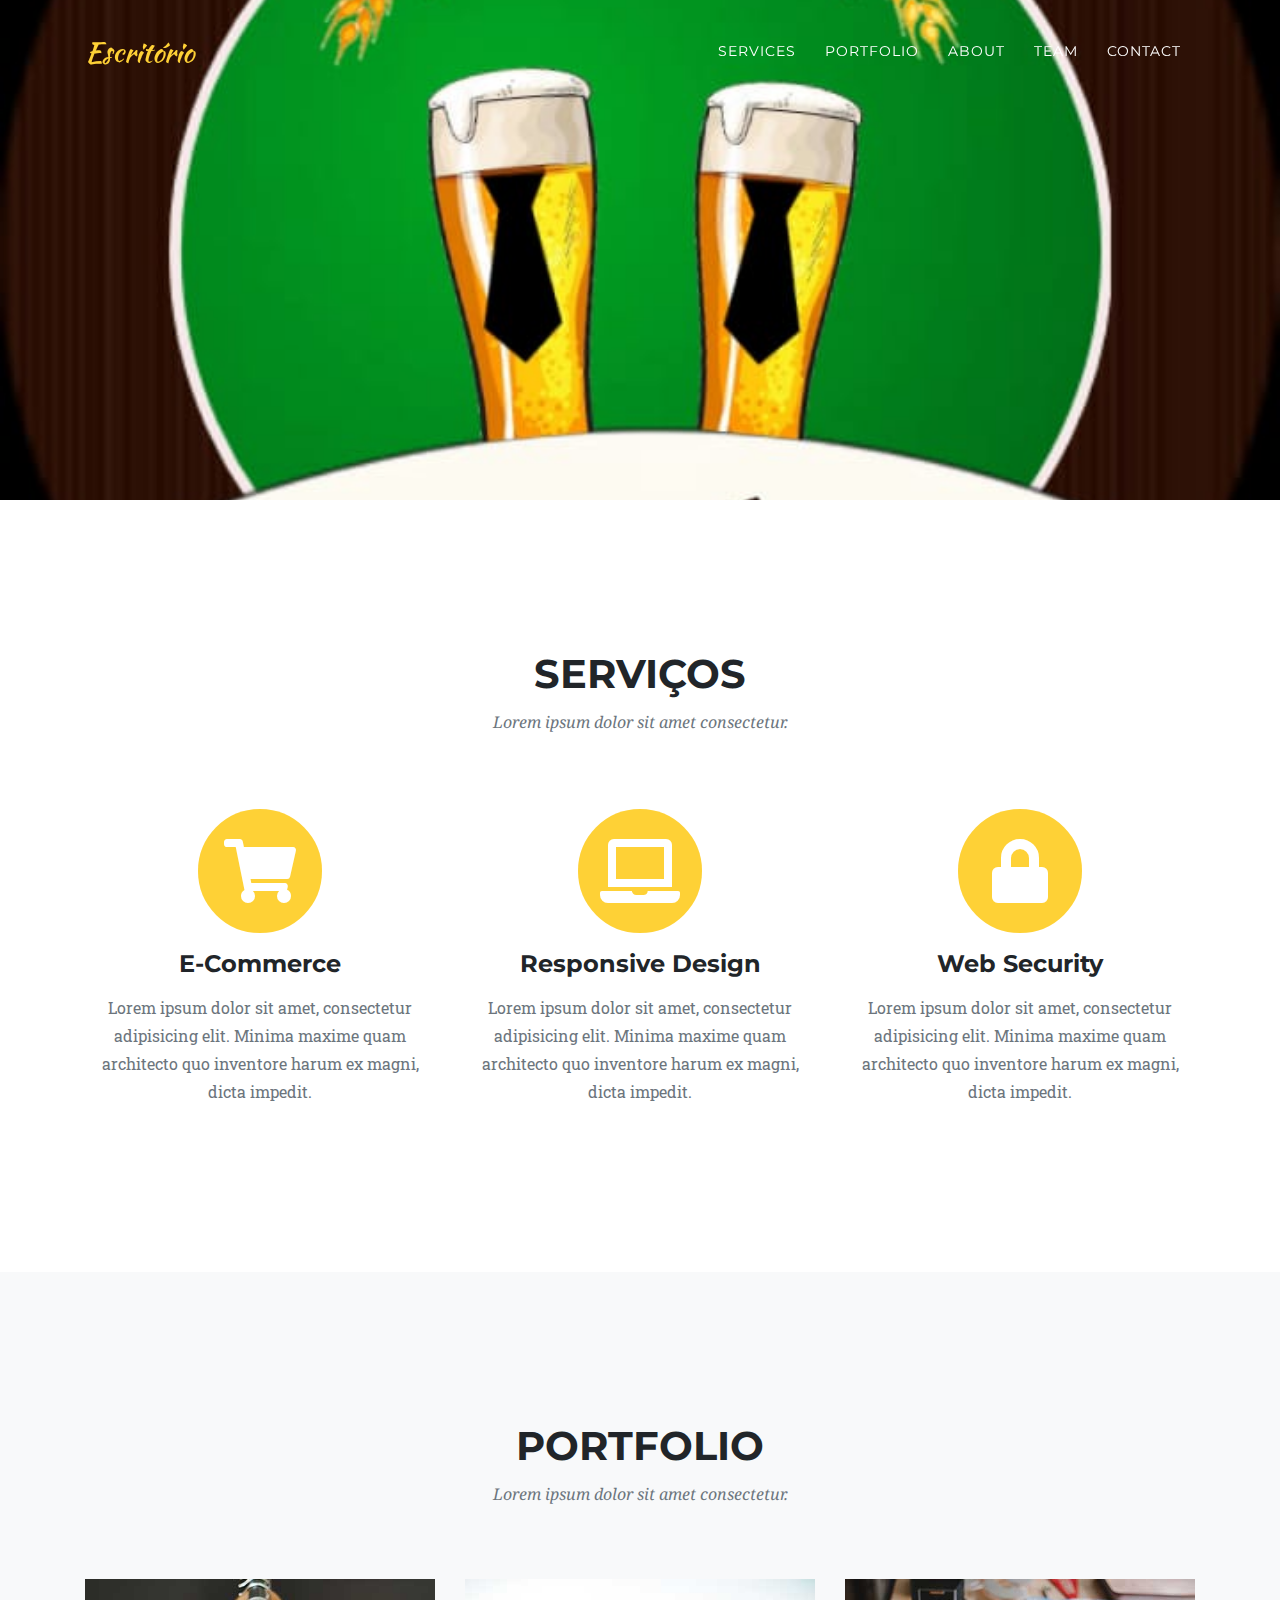
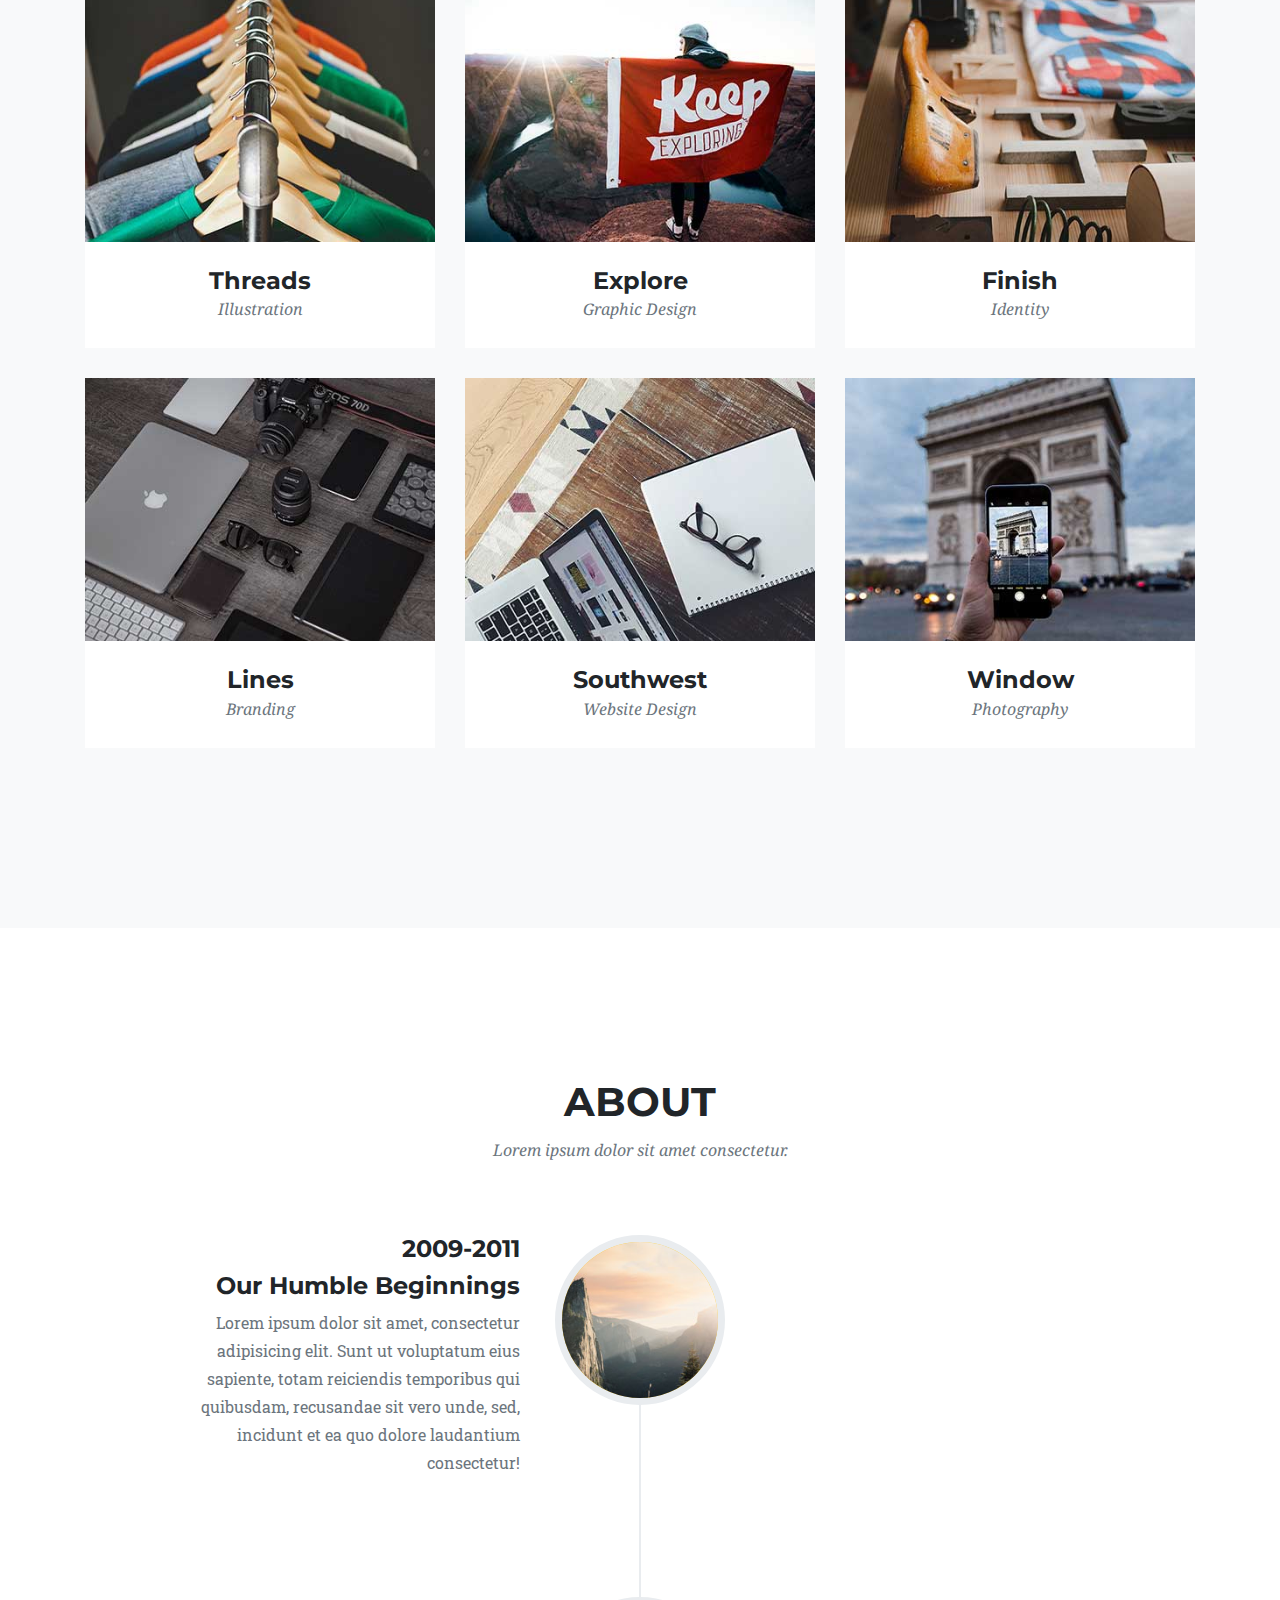
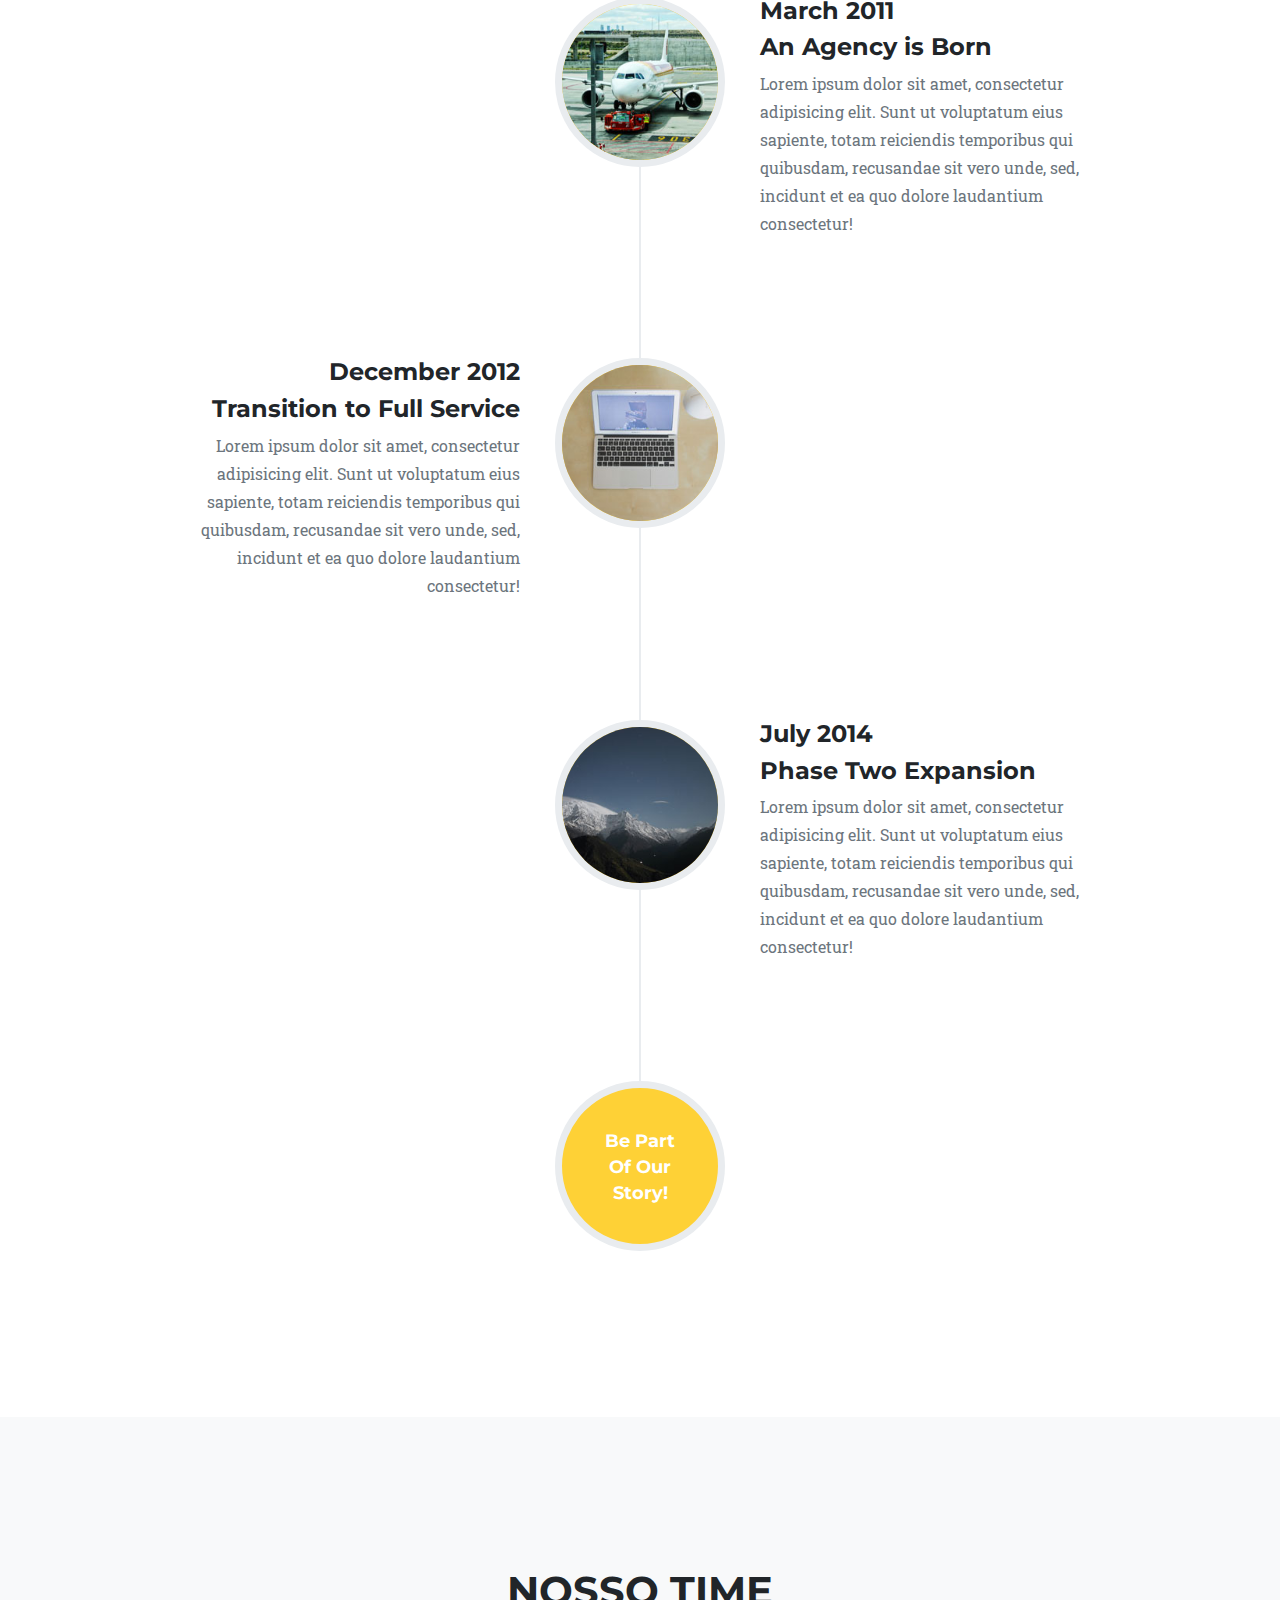
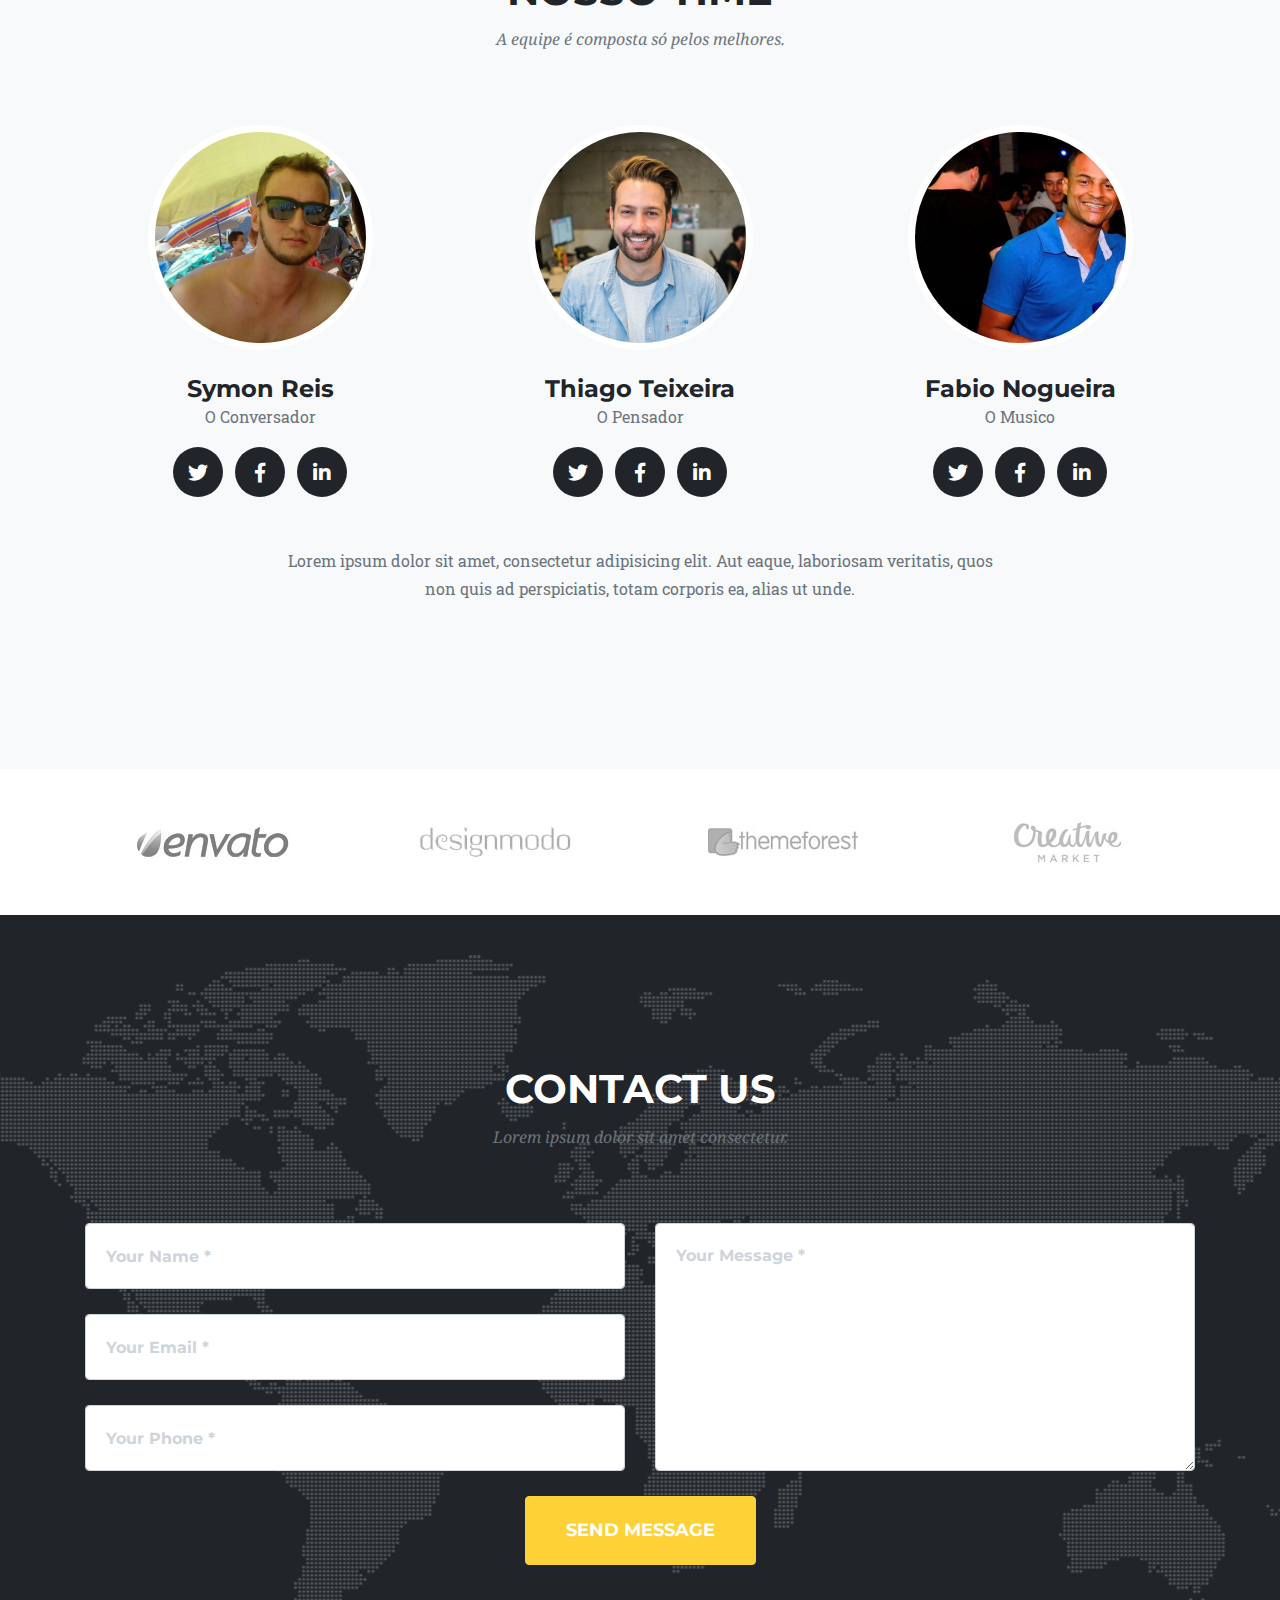
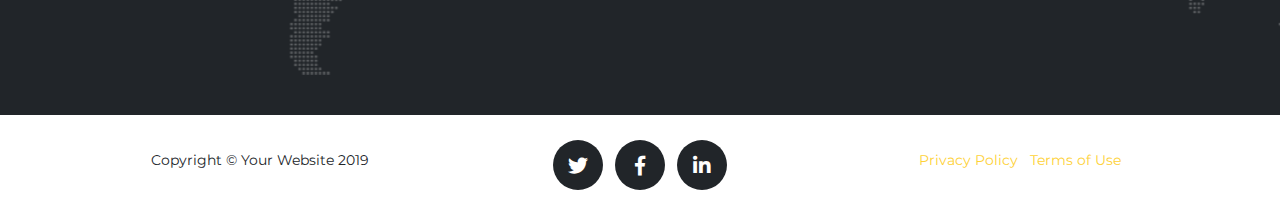
==== index.html @ a4bfe649 "La Prata" ====
<!DOCTYPE html>
<html lang="en">

<head>

  <meta charset="utf-8">
  <meta name="viewport" content="width=device-width, initial-scale=1, shrink-to-fit=no">
  <meta name="description" content="">
  <meta name="author" content="">

  <title>Agency - Start Bootstrap Theme</title>

  <!-- Bootstrap core CSS -->
  <link href="vendor/bootstrap/css/bootstrap.min.css" rel="stylesheet">

  <!-- Custom fonts for this template -->
  <link href="vendor/fontawesome-free/css/all.min.css" rel="stylesheet" type="text/css">
  <link href="https://fonts.googleapis.com/css?family=Montserrat:400,700" rel="stylesheet" type="text/css">
  <link href='https://fonts.googleapis.com/css?family=Kaushan+Script' rel='stylesheet' type='text/css'>
  <link href='https://fonts.googleapis.com/css?family=Droid+Serif:400,700,400italic,700italic' rel='stylesheet' type='text/css'>
  <link href='https://fonts.googleapis.com/css?family=Roboto+Slab:400,100,300,700' rel='stylesheet' type='text/css'>

  <!-- Custom styles for this template -->
  <link href="css/agency.min.css" rel="stylesheet">

</head>

<body id="page-top">

  <!-- Navigation -->
  <nav class="navbar navbar-expand-lg navbar-dark fixed-top" id="mainNav">
    <div class="container">
      <a class="navbar-brand js-scroll-trigger" href="#page-top">Escritório</a>
      <button class="navbar-toggler navbar-toggler-right" type="button" data-toggle="collapse" data-target="#navbarResponsive" aria-controls="navbarResponsive" aria-expanded="false" aria-label="Toggle navigation">
        Menu
        <i class="fas fa-bars"></i>
      </button>
      <div class="collapse navbar-collapse" id="navbarResponsive">
        <ul class="navbar-nav text-uppercase ml-auto">
          <li class="nav-item">
            <a class="nav-link js-scroll-trigger" href="#services">Services</a>
          </li>
          <li class="nav-item">
            <a class="nav-link js-scroll-trigger" href="#portfolio">Portfolio</a>
          </li>
          <li class="nav-item">
            <a class="nav-link js-scroll-trigger" href="#about">About</a>
          </li>
          <li class="nav-item">
            <a class="nav-link js-scroll-trigger" href="#team">Team</a>
          </li>
          <li class="nav-item">
            <a class="nav-link js-scroll-trigger" href="#contact">Contact</a>
          </li>
        </ul>
      </div>
    </div>
  </nav>

  <!-- Header -->
  <header class="masthead">
    <div class="container">
      <div class="intro-text">

      </div>
    </div>
  </header>

  <!-- Services -->
  <section id="services">
    <div class="container">
      <div class="row">
        <div class="col-lg-12 text-center">
          <h2 class="section-heading text-uppercase">Serviços</h2>
          <h3 class="section-subheading text-muted">Lorem ipsum dolor sit amet consectetur.</h3>
        </div>
      </div>
      <div class="row text-center">
        <div class="col-md-4">
          <span class="fa-stack fa-4x">
            <i class="fas fa-circle fa-stack-2x text-primary"></i>
            <i class="fas fa-shopping-cart fa-stack-1x fa-inverse"></i>
          </span>
          <h4 class="service-heading">E-Commerce</h4>
          <p class="text-muted">Lorem ipsum dolor sit amet, consectetur adipisicing elit. Minima maxime quam architecto quo inventore harum ex magni, dicta impedit.</p>
        </div>
        <div class="col-md-4">
          <span class="fa-stack fa-4x">
            <i class="fas fa-circle fa-stack-2x text-primary"></i>
            <i class="fas fa-laptop fa-stack-1x fa-inverse"></i>
          </span>
          <h4 class="service-heading">Responsive Design</h4>
          <p class="text-muted">Lorem ipsum dolor sit amet, consectetur adipisicing elit. Minima maxime quam architecto quo inventore harum ex magni, dicta impedit.</p>
        </div>
        <div class="col-md-4">
          <span class="fa-stack fa-4x">
            <i class="fas fa-circle fa-stack-2x text-primary"></i>
            <i class="fas fa-lock fa-stack-1x fa-inverse"></i>
          </span>
          <h4 class="service-heading">Web Security</h4>
          <p class="text-muted">Lorem ipsum dolor sit amet, consectetur adipisicing elit. Minima maxime quam architecto quo inventore harum ex magni, dicta impedit.</p>
        </div>
      </div>
    </div>
  </section>

  <!-- Portfolio Grid -->
  <section class="bg-light" id="portfolio">
    <div class="container">
      <div class="row">
        <div class="col-lg-12 text-center">
          <h2 class="section-heading text-uppercase">Portfolio</h2>
          <h3 class="section-subheading text-muted">Lorem ipsum dolor sit amet consectetur.</h3>
        </div>
      </div>
      <div class="row">
        <div class="col-md-4 col-sm-6 portfolio-item">
          <a class="portfolio-link" data-toggle="modal" href="#portfolioModal1">
            <div class="portfolio-hover">
              <div class="portfolio-hover-content">
                <i class="fas fa-plus fa-3x"></i>
              </div>
            </div>
            <img class="img-fluid" src="img/portfolio/01-thumbnail.jpg" alt="">
          </a>
          <div class="portfolio-caption">
            <h4>Threads</h4>
            <p class="text-muted">Illustration</p>
          </div>
        </div>
        <div class="col-md-4 col-sm-6 portfolio-item">
          <a class="portfolio-link" data-toggle="modal" href="#portfolioModal2">
            <div class="portfolio-hover">
              <div class="portfolio-hover-content">
                <i class="fas fa-plus fa-3x"></i>
              </div>
            </div>
            <img class="img-fluid" src="img/portfolio/02-thumbnail.jpg" alt="">
          </a>
          <div class="portfolio-caption">
            <h4>Explore</h4>
            <p class="text-muted">Graphic Design</p>
          </div>
        </div>
        <div class="col-md-4 col-sm-6 portfolio-item">
          <a class="portfolio-link" data-toggle="modal" href="#portfolioModal3">
            <div class="portfolio-hover">
              <div class="portfolio-hover-content">
                <i class="fas fa-plus fa-3x"></i>
              </div>
            </div>
            <img class="img-fluid" src="img/portfolio/03-thumbnail.jpg" alt="">
          </a>
          <div class="portfolio-caption">
            <h4>Finish</h4>
            <p class="text-muted">Identity</p>
          </div>
        </div>
        <div class="col-md-4 col-sm-6 portfolio-item">
          <a class="portfolio-link" data-toggle="modal" href="#portfolioModal4">
            <div class="portfolio-hover">
              <div class="portfolio-hover-content">
                <i class="fas fa-plus fa-3x"></i>
              </div>
            </div>
            <img class="img-fluid" src="img/portfolio/04-thumbnail.jpg" alt="">
          </a>
          <div class="portfolio-caption">
            <h4>Lines</h4>
            <p class="text-muted">Branding</p>
          </div>
        </div>
        <div class="col-md-4 col-sm-6 portfolio-item">
          <a class="portfolio-link" data-toggle="modal" href="#portfolioModal5">
            <div class="portfolio-hover">
              <div class="portfolio-hover-content">
                <i class="fas fa-plus fa-3x"></i>
              </div>
            </div>
            <img class="img-fluid" src="img/portfolio/05-thumbnail.jpg" alt="">
          </a>
          <div class="portfolio-caption">
            <h4>Southwest</h4>
            <p class="text-muted">Website Design</p>
          </div>
        </div>
        <div class="col-md-4 col-sm-6 portfolio-item">
          <a class="portfolio-link" data-toggle="modal" href="#portfolioModal6">
            <div class="portfolio-hover">
              <div class="portfolio-hover-content">
                <i class="fas fa-plus fa-3x"></i>
              </div>
            </div>
            <img class="img-fluid" src="img/portfolio/06-thumbnail.jpg" alt="">
          </a>
          <div class="portfolio-caption">
            <h4>Window</h4>
            <p class="text-muted">Photography</p>
          </div>
        </div>
      </div>
    </div>
  </section>

  <!-- About -->
  <section id="about">
    <div class="container">
      <div class="row">
        <div class="col-lg-12 text-center">
          <h2 class="section-heading text-uppercase">About</h2>
          <h3 class="section-subheading text-muted">Lorem ipsum dolor sit amet consectetur.</h3>
        </div>
      </div>
      <div class="row">
        <div class="col-lg-12">
          <ul class="timeline">
            <li>
              <div class="timeline-image">
                <img class="rounded-circle img-fluid" src="img/about/1.jpg" alt="">
              </div>
              <div class="timeline-panel">
                <div class="timeline-heading">
                  <h4>2009-2011</h4>
                  <h4 class="subheading">Our Humble Beginnings</h4>
                </div>
                <div class="timeline-body">
                  <p class="text-muted">Lorem ipsum dolor sit amet, consectetur adipisicing elit. Sunt ut voluptatum eius sapiente, totam reiciendis temporibus qui quibusdam, recusandae sit vero unde, sed, incidunt et ea quo dolore laudantium consectetur!</p>
                </div>
              </div>
            </li>
            <li class="timeline-inverted">
              <div class="timeline-image">
                <img class="rounded-circle img-fluid" src="img/about/2.jpg" alt="">
              </div>
              <div class="timeline-panel">
                <div class="timeline-heading">
                  <h4>March 2011</h4>
                  <h4 class="subheading">An Agency is Born</h4>
                </div>
                <div class="timeline-body">
                  <p class="text-muted">Lorem ipsum dolor sit amet, consectetur adipisicing elit. Sunt ut voluptatum eius sapiente, totam reiciendis temporibus qui quibusdam, recusandae sit vero unde, sed, incidunt et ea quo dolore laudantium consectetur!</p>
                </div>
              </div>
            </li>
            <li>
              <div class="timeline-image">
                <img class="rounded-circle img-fluid" src="img/about/3.jpg" alt="">
              </div>
              <div class="timeline-panel">
                <div class="timeline-heading">
                  <h4>December 2012</h4>
                  <h4 class="subheading">Transition to Full Service</h4>
                </div>
                <div class="timeline-body">
                  <p class="text-muted">Lorem ipsum dolor sit amet, consectetur adipisicing elit. Sunt ut voluptatum eius sapiente, totam reiciendis temporibus qui quibusdam, recusandae sit vero unde, sed, incidunt et ea quo dolore laudantium consectetur!</p>
                </div>
              </div>
            </li>
            <li class="timeline-inverted">
              <div class="timeline-image">
                <img class="rounded-circle img-fluid" src="img/about/4.jpg" alt="">
              </div>
              <div class="timeline-panel">
                <div class="timeline-heading">
                  <h4>July 2014</h4>
                  <h4 class="subheading">Phase Two Expansion</h4>
                </div>
                <div class="timeline-body">
                  <p class="text-muted">Lorem ipsum dolor sit amet, consectetur adipisicing elit. Sunt ut voluptatum eius sapiente, totam reiciendis temporibus qui quibusdam, recusandae sit vero unde, sed, incidunt et ea quo dolore laudantium consectetur!</p>
                </div>
              </div>
            </li>
            <li class="timeline-inverted">
              <div class="timeline-image">
                <h4>Be Part
                  <br>Of Our
                  <br>Story!</h4>
              </div>
            </li>
          </ul>
        </div>
      </div>
    </div>
  </section>

  <!-- Team -->
  <section class="bg-light" id="team">
    <div class="container">
      <div class="row">
        <div class="col-lg-12 text-center">
          <h2 class="section-heading text-uppercase">Nosso Time</h2>
          <h3 class="section-subheading text-muted">A equipe é composta só pelos melhores.</h3>
        </div>
      </div>
      <div class="row">
        <div class="col-sm-4">
          <div class="team-member">
            <img class="mx-auto rounded-circle" src="img/team/symon.jpg" alt="">
            <h4>Symon Reis</h4>
            <p class="text-muted">O Conversador</p>
            <ul class="list-inline social-buttons">
              <li class="list-inline-item">
                <a href="#">
                  <i class="fab fa-twitter"></i>
                </a>
              </li>
              <li class="list-inline-item">
                <a href="#">
                  <i class="fab fa-facebook-f"></i>
                </a>
              </li>
              <li class="list-inline-item">
                <a href="#">
                  <i class="fab fa-linkedin-in"></i>
                </a>
              </li>
            </ul>
          </div>
        </div>
        <div class="col-sm-4">
          <div class="team-member">
            <img class="mx-auto rounded-circle" src="img/team/2.jpg" alt="">
            <h4>Thiago Teixeira</h4>
            <p class="text-muted">O Pensador</p>
            <ul class="list-inline social-buttons">
              <li class="list-inline-item">
                <a href="#">
                  <i class="fab fa-twitter"></i>
                </a>
              </li>
              <li class="list-inline-item">
                <a href="#">
                  <i class="fab fa-facebook-f"></i>
                </a>
              </li>
              <li class="list-inline-item">
                <a href="#">
                  <i class="fab fa-linkedin-in"></i>
                </a>
              </li>
            </ul>
          </div>
        </div>
        <div class="col-sm-4">
          <div class="team-member">
            <img class="mx-auto rounded-circle" src="img/team/fabio.jpg" alt="">
            <h4>Fabio Nogueira</h4>
            <p class="text-muted">O Musico </p>
            <ul class="list-inline social-buttons">
              <li class="list-inline-item">
                <a href="#">
                  <i class="fab fa-twitter"></i>
                </a>
              </li>
              <li class="list-inline-item">
                <a href="#">
                  <i class="fab fa-facebook-f"></i>
                </a>
              </li>
              <li class="list-inline-item">
                <a href="#">
                  <i class="fab fa-linkedin-in"></i>
                </a>
              </li>
            </ul>
          </div>
        </div>
      </div>
      <div class="row">
        <div class="col-lg-8 mx-auto text-center">
          <p class="large text-muted">Lorem ipsum dolor sit amet, consectetur adipisicing elit. Aut eaque, laboriosam veritatis, quos non quis ad perspiciatis, totam corporis ea, alias ut unde.</p>
        </div>
      </div>
    </div>
  </section>

  <!-- Clients -->
  <section class="py-5">
    <div class="container">
      <div class="row">
        <div class="col-md-3 col-sm-6">
          <a href="#">
            <img class="img-fluid d-block mx-auto" src="img/logos/envato.jpg" alt="">
          </a>
        </div>
        <div class="col-md-3 col-sm-6">
          <a href="#">
            <img class="img-fluid d-block mx-auto" src="img/logos/designmodo.jpg" alt="">
          </a>
        </div>
        <div class="col-md-3 col-sm-6">
          <a href="#">
            <img class="img-fluid d-block mx-auto" src="img/logos/themeforest.jpg" alt="">
          </a>
        </div>
        <div class="col-md-3 col-sm-6">
          <a href="#">
            <img class="img-fluid d-block mx-auto" src="img/logos/creative-market.jpg" alt="">
          </a>
        </div>
      </div>
    </div>
  </section>

  <!-- Contact -->
  <section id="contact">
    <div class="container">
      <div class="row">
        <div class="col-lg-12 text-center">
          <h2 class="section-heading text-uppercase">Contact Us</h2>
          <h3 class="section-subheading text-muted">Lorem ipsum dolor sit amet consectetur.</h3>
        </div>
      </div>
      <div class="row">
        <div class="col-lg-12">
          <form id="contactForm" name="sentMessage" novalidate="novalidate">
            <div class="row">
              <div class="col-md-6">
                <div class="form-group">
                  <input class="form-control" id="name" type="text" placeholder="Your Name *" required="required" data-validation-required-message="Please enter your name.">
                  <p class="help-block text-danger"></p>
                </div>
                <div class="form-group">
                  <input class="form-control" id="email" type="email" placeholder="Your Email *" required="required" data-validation-required-message="Please enter your email address.">
                  <p class="help-block text-danger"></p>
                </div>
                <div class="form-group">
                  <input class="form-control" id="phone" type="tel" placeholder="Your Phone *" required="required" data-validation-required-message="Please enter your phone number.">
                  <p class="help-block text-danger"></p>
                </div>
              </div>
              <div class="col-md-6">
                <div class="form-group">
                  <textarea class="form-control" id="message" placeholder="Your Message *" required="required" data-validation-required-message="Please enter a message."></textarea>
                  <p class="help-block text-danger"></p>
                </div>
              </div>
              <div class="clearfix"></div>
              <div class="col-lg-12 text-center">
                <div id="success"></div>
                <button id="sendMessageButton" class="btn btn-primary btn-xl text-uppercase" type="submit">Send Message</button>
              </div>
            </div>
          </form>
        </div>
      </div>
    </div>
  </section>

  <!-- Footer -->
  <footer>
    <div class="container">
      <div class="row">
        <div class="col-md-4">
          <span class="copyright">Copyright &copy; Your Website 2019</span>
        </div>
        <div class="col-md-4">
          <ul class="list-inline social-buttons">
            <li class="list-inline-item">
              <a href="#">
                <i class="fab fa-twitter"></i>
              </a>
            </li>
            <li class="list-inline-item">
              <a href="#">
                <i class="fab fa-facebook-f"></i>
              </a>
            </li>
            <li class="list-inline-item">
              <a href="#">
                <i class="fab fa-linkedin-in"></i>
              </a>
            </li>
          </ul>
        </div>
        <div class="col-md-4">
          <ul class="list-inline quicklinks">
            <li class="list-inline-item">
              <a href="#">Privacy Policy</a>
            </li>
            <li class="list-inline-item">
              <a href="#">Terms of Use</a>
            </li>
          </ul>
        </div>
      </div>
    </div>
  </footer>

  <!-- Portfolio Modals -->

  <!-- Modal 1 -->
  <div class="portfolio-modal modal fade" id="portfolioModal1" tabindex="-1" role="dialog" aria-hidden="true">
    <div class="modal-dialog">
      <div class="modal-content">
        <div class="close-modal" data-dismiss="modal">
          <div class="lr">
            <div class="rl"></div>
          </div>
        </div>
        <div class="container">
          <div class="row">
            <div class="col-lg-8 mx-auto">
              <div class="modal-body">
                <!-- Project Details Go Here -->
                <h2 class="text-uppercase">Project Name</h2>
                <p class="item-intro text-muted">Lorem ipsum dolor sit amet consectetur.</p>
                <img class="img-fluid d-block mx-auto" src="img/portfolio/01-full.jpg" alt="">
                <p>Use this area to describe your project. Lorem ipsum dolor sit amet, consectetur adipisicing elit. Est blanditiis dolorem culpa incidunt minus dignissimos deserunt repellat aperiam quasi sunt officia expedita beatae cupiditate, maiores repudiandae, nostrum, reiciendis facere nemo!</p>
                <ul class="list-inline">
                  <li>Date: January 2017</li>
                  <li>Client: Threads</li>
                  <li>Category: Illustration</li>
                </ul>
                <button class="btn btn-primary" data-dismiss="modal" type="button">
                  <i class="fas fa-times"></i>
                  Close Project</button>
              </div>
            </div>
          </div>
        </div>
      </div>
    </div>
  </div>

  <!-- Modal 2 -->
  <div class="portfolio-modal modal fade" id="portfolioModal2" tabindex="-1" role="dialog" aria-hidden="true">
    <div class="modal-dialog">
      <div class="modal-content">
        <div class="close-modal" data-dismiss="modal">
          <div class="lr">
            <div class="rl"></div>
          </div>
        </div>
        <div class="container">
          <div class="row">
            <div class="col-lg-8 mx-auto">
              <div class="modal-body">
                <!-- Project Details Go Here -->
                <h2 class="text-uppercase">Project Name</h2>
                <p class="item-intro text-muted">Lorem ipsum dolor sit amet consectetur.</p>
                <img class="img-fluid d-block mx-auto" src="img/portfolio/02-full.jpg" alt="">
                <p>Use this area to describe your project. Lorem ipsum dolor sit amet, consectetur adipisicing elit. Est blanditiis dolorem culpa incidunt minus dignissimos deserunt repellat aperiam quasi sunt officia expedita beatae cupiditate, maiores repudiandae, nostrum, reiciendis facere nemo!</p>
                <ul class="list-inline">
                  <li>Date: January 2017</li>
                  <li>Client: Explore</li>
                  <li>Category: Graphic Design</li>
                </ul>
                <button class="btn btn-primary" data-dismiss="modal" type="button">
                  <i class="fas fa-times"></i>
                  Close Project</button>
              </div>
            </div>
          </div>
        </div>
      </div>
    </div>
  </div>

  <!-- Modal 3 -->
  <div class="portfolio-modal modal fade" id="portfolioModal3" tabindex="-1" role="dialog" aria-hidden="true">
    <div class="modal-dialog">
      <div class="modal-content">
        <div class="close-modal" data-dismiss="modal">
          <div class="lr">
            <div class="rl"></div>
          </div>
        </div>
        <div class="container">
          <div class="row">
            <div class="col-lg-8 mx-auto">
              <div class="modal-body">
                <!-- Project Details Go Here -->
                <h2 class="text-uppercase">Project Name</h2>
                <p class="item-intro text-muted">Lorem ipsum dolor sit amet consectetur.</p>
                <img class="img-fluid d-block mx-auto" src="img/portfolio/03-full.jpg" alt="">
                <p>Use this area to describe your project. Lorem ipsum dolor sit amet, consectetur adipisicing elit. Est blanditiis dolorem culpa incidunt minus dignissimos deserunt repellat aperiam quasi sunt officia expedita beatae cupiditate, maiores repudiandae, nostrum, reiciendis facere nemo!</p>
                <ul class="list-inline">
                  <li>Date: January 2017</li>
                  <li>Client: Finish</li>
                  <li>Category: Identity</li>
                </ul>
                <button class="btn btn-primary" data-dismiss="modal" type="button">
                  <i class="fas fa-times"></i>
                  Close Project</button>
              </div>
            </div>
          </div>
        </div>
      </div>
    </div>
  </div>

  <!-- Modal 4 -->
  <div class="portfolio-modal modal fade" id="portfolioModal4" tabindex="-1" role="dialog" aria-hidden="true">
    <div class="modal-dialog">
      <div class="modal-content">
        <div class="close-modal" data-dismiss="modal">
          <div class="lr">
            <div class="rl"></div>
          </div>
        </div>
        <div class="container">
          <div class="row">
            <div class="col-lg-8 mx-auto">
              <div class="modal-body">
                <!-- Project Details Go Here -->
                <h2 class="text-uppercase">Project Name</h2>
                <p class="item-intro text-muted">Lorem ipsum dolor sit amet consectetur.</p>
                <img class="img-fluid d-block mx-auto" src="img/portfolio/04-full.jpg" alt="">
                <p>Use this area to describe your project. Lorem ipsum dolor sit amet, consectetur adipisicing elit. Est blanditiis dolorem culpa incidunt minus dignissimos deserunt repellat aperiam quasi sunt officia expedita beatae cupiditate, maiores repudiandae, nostrum, reiciendis facere nemo!</p>
                <ul class="list-inline">
                  <li>Date: January 2017</li>
                  <li>Client: Lines</li>
                  <li>Category: Branding</li>
                </ul>
                <button class="btn btn-primary" data-dismiss="modal" type="button">
                  <i class="fas fa-times"></i>
                  Close Project</button>
              </div>
            </div>
          </div>
        </div>
      </div>
    </div>
  </div>

  <!-- Modal 5 -->
  <div class="portfolio-modal modal fade" id="portfolioModal5" tabindex="-1" role="dialog" aria-hidden="true">
    <div class="modal-dialog">
      <div class="modal-content">
        <div class="close-modal" data-dismiss="modal">
          <div class="lr">
            <div class="rl"></div>
          </div>
        </div>
        <div class="container">
          <div class="row">
            <div class="col-lg-8 mx-auto">
              <div class="modal-body">
                <!-- Project Details Go Here -->
                <h2 class="text-uppercase">Project Name</h2>
                <p class="item-intro text-muted">Lorem ipsum dolor sit amet consectetur.</p>
                <img class="img-fluid d-block mx-auto" src="img/portfolio/05-full.jpg" alt="">
                <p>Use this area to describe your project. Lorem ipsum dolor sit amet, consectetur adipisicing elit. Est blanditiis dolorem culpa incidunt minus dignissimos deserunt repellat aperiam quasi sunt officia expedita beatae cupiditate, maiores repudiandae, nostrum, reiciendis facere nemo!</p>
                <ul class="list-inline">
                  <li>Date: January 2017</li>
                  <li>Client: Southwest</li>
                  <li>Category: Website Design</li>
                </ul>
                <button class="btn btn-primary" data-dismiss="modal" type="button">
                  <i class="fas fa-times"></i>
                  Close Project</button>
              </div>
            </div>
          </div>
        </div>
      </div>
    </div>
  </div>

  <!-- Modal 6 -->
  <div class="portfolio-modal modal fade" id="portfolioModal6" tabindex="-1" role="dialog" aria-hidden="true">
    <div class="modal-dialog">
      <div class="modal-content">
        <div class="close-modal" data-dismiss="modal">
          <div class="lr">
            <div class="rl"></div>
          </div>
        </div>
        <div class="container">
          <div class="row">
            <div class="col-lg-8 mx-auto">
              <div class="modal-body">
                <!-- Project Details Go Here -->
                <h2 class="text-uppercase">Project Name</h2>
                <p class="item-intro text-muted">Lorem ipsum dolor sit amet consectetur.</p>
                <img class="img-fluid d-block mx-auto" src="img/portfolio/06-full.jpg" alt="">
                <p>Use this area to describe your project. Lorem ipsum dolor sit amet, consectetur adipisicing elit. Est blanditiis dolorem culpa incidunt minus dignissimos deserunt repellat aperiam quasi sunt officia expedita beatae cupiditate, maiores repudiandae, nostrum, reiciendis facere nemo!</p>
                <ul class="list-inline">
                  <li>Date: January 2017</li>
                  <li>Client: Window</li>
                  <li>Category: Photography</li>
                </ul>
                <button class="btn btn-primary" data-dismiss="modal" type="button">
                  <i class="fas fa-times"></i>
                  Close Project</button>
              </div>
            </div>
          </div>
        </div>
      </div>
    </div>
  </div>

  <!-- Bootstrap core JavaScript -->
  <script src="vendor/jquery/jquery.min.js"></script>
  <script src="vendor/bootstrap/js/bootstrap.bundle.min.js"></script>

  <!-- Plugin JavaScript -->
  <script src="vendor/jquery-easing/jquery.easing.min.js"></script>

  <!-- Contact form JavaScript -->
  <script src="js/jqBootstrapValidation.js"></script>
  <script src="js/contact_me.js"></script>

  <!-- Custom scripts for this template -->
  <script src="js/agency.min.js"></script>

</body>

</html>
---- css/agency.min.css ----
/*!
 * Start Bootstrap - Agency v5.0.7 (https://startbootstrap.com/template-overviews/agency)
 * Copyright 2013-2019 Start Bootstrap
 * Licensed under MIT (https://github.com/BlackrockDigital/startbootstrap-agency/blob/master/LICENSE)
 */body{overflow-x:hidden;font-family:'Roboto Slab',-apple-system,BlinkMacSystemFont,'Segoe UI',Roboto,'Helvetica Neue',Arial,sans-serif,'Apple Color Emoji','Segoe UI Emoji','Segoe UI Symbol','Noto Color Emoji'}p{line-height:1.75}a{color:#fed136}a:hover{color:#fec503}.text-primary{color:#fed136!important}h1,h2,h3,h4,h5,h6{font-weight:700;font-family:Montserrat,-apple-system,BlinkMacSystemFont,'Segoe UI',Roboto,'Helvetica Neue',Arial,sans-serif,'Apple Color Emoji','Segoe UI Emoji','Segoe UI Symbol','Noto Color Emoji'}section{padding:100px 0}section h2.section-heading{font-size:40px;margin-top:0;margin-bottom:15px}section h3.section-subheading{font-size:16px;font-weight:400;font-style:italic;margin-bottom:75px;text-transform:none;font-family:'Droid Serif',-apple-system,BlinkMacSystemFont,'Segoe UI',Roboto,'Helvetica Neue',Arial,sans-serif,'Apple Color Emoji','Segoe UI Emoji','Segoe UI Symbol','Noto Color Emoji'}@media (min-width:768px){section{padding:150px 0}}.btn{font-family:Montserrat,-apple-system,BlinkMacSystemFont,'Segoe UI',Roboto,'Helvetica Neue',Arial,sans-serif,'Apple Color Emoji','Segoe UI Emoji','Segoe UI Symbol','Noto Color Emoji';font-weight:700}.btn-xl{font-size:18px;padding:20px 40px}.btn-primary{background-color:#fed136;border-color:#fed136}.btn-primary:active,.btn-primary:focus,.btn-primary:hover{background-color:#fec810!important;border-color:#fec810!important;color:#fff}.btn-primary:active,.btn-primary:focus{-webkit-box-shadow:0 0 0 .2rem rgba(254,209,55,.5)!important;box-shadow:0 0 0 .2rem rgba(254,209,55,.5)!important}::selection{background:#fed136;text-shadow:none}img::selection{background:0 0}img::-moz-selection{background:0 0}#mainNav{background-color:#212529}#mainNav .navbar-toggler{font-size:12px;right:0;padding:13px;text-transform:uppercase;color:#fff;border:0;background-color:#fed136;font-family:Montserrat,-apple-system,BlinkMacSystemFont,'Segoe UI',Roboto,'Helvetica Neue',Arial,sans-serif,'Apple Color Emoji','Segoe UI Emoji','Segoe UI Symbol','Noto Color Emoji'}#mainNav .navbar-brand{color:#fed136;font-family:'Kaushan Script',-apple-system,BlinkMacSystemFont,'Segoe UI',Roboto,'Helvetica Neue',Arial,sans-serif,'Apple Color Emoji','Segoe UI Emoji','Segoe UI Symbol','Noto Color Emoji'}#mainNav .navbar-brand.active,#mainNav .navbar-brand:active,#mainNav .navbar-brand:focus,#mainNav .navbar-brand:hover{color:#fec503}#mainNav .navbar-nav .nav-item .nav-link{font-size:90%;font-weight:400;padding:.75em 0;letter-spacing:1px;color:#fff;font-family:Montserrat,-apple-system,BlinkMacSystemFont,'Segoe UI',Roboto,'Helvetica Neue',Arial,sans-serif,'Apple Color Emoji','Segoe UI Emoji','Segoe UI Symbol','Noto Color Emoji'}#mainNav .navbar-nav .nav-item .nav-link.active,#mainNav .navbar-nav .nav-item .nav-link:hover{color:#fed136}@media (min-width:992px){#mainNav{padding-top:25px;padding-bottom:25px;-webkit-transition:padding-top .3s,padding-bottom .3s;transition:padding-top .3s,padding-bottom .3s;border:none;background-color:transparent}#mainNav .navbar-brand{font-size:1.75em;-webkit-transition:all .3s;transition:all .3s}#mainNav .navbar-nav .nav-item .nav-link{padding:1.1em 1em!important}#mainNav.navbar-shrink{padding-top:0;padding-bottom:0;background-color:#212529}#mainNav.navbar-shrink .navbar-brand{font-size:1.25em;padding:12px 0}}header.masthead{text-align:center;color:#fff;background-image:url(../img/logos/logo.jpeg);background-repeat:no-repeat;background-attachment:scroll;background-position:center center;background-size:cover}header.masthead .intro-text{padding-top:150px;padding-bottom:100px}header.masthead .intro-text .intro-lead-in{font-size:22px;font-style:italic;line-height:22px;margin-bottom:25px;font-family:'Droid Serif',-apple-system,BlinkMacSystemFont,'Segoe UI',Roboto,'Helvetica Neue',Arial,sans-serif,'Apple Color Emoji','Segoe UI Emoji','Segoe UI Symbol','Noto Color Emoji'}header.masthead .intro-text .intro-heading{font-size:50px;font-weight:700;line-height:50px;margin-bottom:25px;font-family:Montserrat,-apple-system,BlinkMacSystemFont,'Segoe UI',Roboto,'Helvetica Neue',Arial,sans-serif,'Apple Color Emoji','Segoe UI Emoji','Segoe UI Symbol','Noto Color Emoji'}@media (min-width:768px){header.masthead .intro-text{padding-top:300px;padding-bottom:200px}header.masthead .intro-text .intro-lead-in{font-size:40px;font-style:italic;line-height:40px;margin-bottom:25px;font-family:'Droid Serif',-apple-system,BlinkMacSystemFont,'Segoe UI',Roboto,'Helvetica Neue',Arial,sans-serif,'Apple Color Emoji','Segoe UI Emoji','Segoe UI Symbol','Noto Color Emoji'}header.masthead .intro-text .intro-heading{font-size:75px;font-weight:700;line-height:75px;margin-bottom:50px;font-family:Montserrat,-apple-system,BlinkMacSystemFont,'Segoe UI',Roboto,'Helvetica Neue',Arial,sans-serif,'Apple Color Emoji','Segoe UI Emoji','Segoe UI Symbol','Noto Color Emoji'}}.service-heading{margin:15px 0;text-transform:none}#portfolio .portfolio-item{right:0;margin:0 0 15px}#portfolio .portfolio-item .portfolio-link{position:relative;display:block;max-width:400px;margin:0 auto;cursor:pointer}#portfolio .portfolio-item .portfolio-link .portfolio-hover{position:absolute;width:100%;height:100%;-webkit-transition:all ease .5s;transition:all ease .5s;opacity:0;background:rgba(254,209,54,.9)}#portfolio .portfolio-item .portfolio-link .portfolio-hover:hover{opacity:1}#portfolio .portfolio-item .portfolio-link .portfolio-hover .portfolio-hover-content{font-size:20px;position:absolute;top:50%;width:100%;height:20px;margin-top:-12px;text-align:center;color:#fff}#portfolio .portfolio-item .portfolio-link .portfolio-hover .portfolio-hover-content i{margin-top:-12px}#portfolio .portfolio-item .portfolio-link .portfolio-hover .portfolio-hover-content h3,#portfolio .portfolio-item .portfolio-link .portfolio-hover .portfolio-hover-content h4{margin:0}#portfolio .portfolio-item .portfolio-caption{max-width:400px;margin:0 auto;padding:25px;text-align:center;background-color:#fff}#portfolio .portfolio-item .portfolio-caption h4{margin:0;text-transform:none}#portfolio .portfolio-item .portfolio-caption p{font-size:16px;font-style:italic;margin:0;font-family:'Droid Serif',-apple-system,BlinkMacSystemFont,'Segoe UI',Roboto,'Helvetica Neue',Arial,sans-serif,'Apple Color Emoji','Segoe UI Emoji','Segoe UI Symbol','Noto Color Emoji'}#portfolio *{z-index:2}@media (min-width:767px){#portfolio .portfolio-item{margin:0 0 30px}}.portfolio-modal{padding-right:0!important}.portfolio-modal .modal-dialog{margin:1rem;max-width:100vw}.portfolio-modal .modal-content{padding:100px 0;text-align:center}.portfolio-modal .modal-content h2{font-size:3em;margin-bottom:15px}.portfolio-modal .modal-content p{margin-bottom:30px}.portfolio-modal .modal-content p.item-intro{font-size:16px;font-style:italic;margin:20px 0 30px;font-family:'Droid Serif',-apple-system,BlinkMacSystemFont,'Segoe UI',Roboto,'Helvetica Neue',Arial,sans-serif,'Apple Color Emoji','Segoe UI Emoji','Segoe UI Symbol','Noto Color Emoji'}.portfolio-modal .modal-content ul.list-inline{margin-top:0;margin-bottom:30px}.portfolio-modal .modal-content img{margin-bottom:30px}.portfolio-modal .modal-content button{cursor:pointer}.portfolio-modal .close-modal{position:absolute;top:25px;right:25px;width:75px;height:75px;cursor:pointer;background-color:transparent}.portfolio-modal .close-modal:hover{opacity:.3}.portfolio-modal .close-modal .lr{z-index:1051;width:1px;height:75px;margin-left:35px;-webkit-transform:rotate(45deg);transform:rotate(45deg);background-color:#212529}.portfolio-modal .close-modal .lr .rl{z-index:1052;width:1px;height:75px;-webkit-transform:rotate(90deg);transform:rotate(90deg);background-color:#212529}.timeline{position:relative;padding:0;list-style:none}.timeline:before{position:absolute;top:0;bottom:0;left:40px;width:2px;margin-left:-1.5px;content:'';background-color:#e9ecef}.timeline>li{position:relative;min-height:50px;margin-bottom:50px}.timeline>li:after,.timeline>li:before{display:table;content:' '}.timeline>li:after{clear:both}.timeline>li .timeline-panel{position:relative;float:right;width:100%;padding:0 20px 0 100px;text-align:left}.timeline>li .timeline-panel:before{right:auto;left:-15px;border-right-width:15px;border-left-width:0}.timeline>li .timeline-panel:after{right:auto;left:-14px;border-right-width:14px;border-left-width:0}.timeline>li .timeline-image{position:absolute;z-index:100;left:0;width:80px;height:80px;margin-left:0;text-align:center;color:#fff;border:7px solid #e9ecef;border-radius:100%;background-color:#fed136}.timeline>li .timeline-image h4{font-size:10px;line-height:14px;margin-top:12px}.timeline>li.timeline-inverted>.timeline-panel{float:right;padding:0 20px 0 100px;text-align:left}.timeline>li.timeline-inverted>.timeline-panel:before{right:auto;left:-15px;border-right-width:15px;border-left-width:0}.timeline>li.timeline-inverted>.timeline-panel:after{right:auto;left:-14px;border-right-width:14px;border-left-width:0}.timeline>li:last-child{margin-bottom:0}.timeline .timeline-heading h4{margin-top:0;color:inherit}.timeline .timeline-heading h4.subheading{text-transform:none}.timeline .timeline-body>p,.timeline .timeline-body>ul{margin-bottom:0}@media (min-width:768px){.timeline:before{left:50%}.timeline>li{min-height:100px;margin-bottom:100px}.timeline>li .timeline-panel{float:left;width:41%;padding:0 20px 20px 30px;text-align:right}.timeline>li .timeline-image{left:50%;width:100px;height:100px;margin-left:-50px}.timeline>li .timeline-image h4{font-size:13px;line-height:18px;margin-top:16px}.timeline>li.timeline-inverted>.timeline-panel{float:right;padding:0 30px 20px 20px;text-align:left}}@media (min-width:992px){.timeline>li{min-height:150px}.timeline>li .timeline-panel{padding:0 20px 20px}.timeline>li .timeline-image{width:150px;height:150px;margin-left:-75px}.timeline>li .timeline-image h4{font-size:18px;line-height:26px;margin-top:30px}.timeline>li.timeline-inverted>.timeline-panel{padding:0 20px 20px}}@media (min-width:1200px){.timeline>li{min-height:170px}.timeline>li .timeline-panel{padding:0 20px 20px 100px}.timeline>li .timeline-image{width:170px;height:170px;margin-left:-85px}.timeline>li .timeline-image h4{margin-top:40px}.timeline>li.timeline-inverted>.timeline-panel{padding:0 100px 20px 20px}}.team-member{margin-bottom:50px;text-align:center}.team-member img{width:225px;height:225px;border:7px solid #fff}.team-member h4{margin-top:25px;margin-bottom:0;text-transform:none}.team-member p{margin-top:0}section#contact{background-color:#212529;background-image:url(../img/map-image.png);background-repeat:no-repeat;background-position:center}section#contact .section-heading{color:#fff}section#contact .form-group{margin-bottom:25px}section#contact .form-group input,section#contact .form-group textarea{padding:20px}section#contact .form-group input.form-control{height:auto}section#contact .form-group textarea.form-control{height:248px}section#contact .form-control:focus{border-color:#fed136;-webkit-box-shadow:none;box-shadow:none}section#contact ::-webkit-input-placeholder{font-weight:700;color:#ced4da;font-family:Montserrat,-apple-system,BlinkMacSystemFont,'Segoe UI',Roboto,'Helvetica Neue',Arial,sans-serif,'Apple Color Emoji','Segoe UI Emoji','Segoe UI Symbol','Noto Color Emoji'}section#contact :-moz-placeholder{font-weight:700;color:#ced4da;font-family:Montserrat,-apple-system,BlinkMacSystemFont,'Segoe UI',Roboto,'Helvetica Neue',Arial,sans-serif,'Apple Color Emoji','Segoe UI Emoji','Segoe UI Symbol','Noto Color Emoji'}section#contact ::-moz-placeholder{font-weight:700;color:#ced4da;font-family:Montserrat,-apple-system,BlinkMacSystemFont,'Segoe UI',Roboto,'Helvetica Neue',Arial,sans-serif,'Apple Color Emoji','Segoe UI Emoji','Segoe UI Symbol','Noto Color Emoji'}section#contact :-ms-input-placeholder{font-weight:700;color:#ced4da;font-family:Montserrat,-apple-system,BlinkMacSystemFont,'Segoe UI',Roboto,'Helvetica Neue',Arial,sans-serif,'Apple Color Emoji','Segoe UI Emoji','Segoe UI Symbol','Noto Color Emoji'}footer{padding:25px 0;text-align:center}footer span.copyright{font-size:90%;line-height:40px;text-transform:none;font-family:Montserrat,-apple-system,BlinkMacSystemFont,'Segoe UI',Roboto,'Helvetica Neue',Arial,sans-serif,'Apple Color Emoji','Segoe UI Emoji','Segoe UI Symbol','Noto Color Emoji'}footer ul.quicklinks{font-size:90%;line-height:40px;margin-bottom:0;text-transform:none;font-family:Montserrat,-apple-system,BlinkMacSystemFont,'Segoe UI',Roboto,'Helvetica Neue',Arial,sans-serif,'Apple Color Emoji','Segoe UI Emoji','Segoe UI Symbol','Noto Color Emoji'}ul.social-buttons{margin-bottom:0}ul.social-buttons li a{font-size:20px;line-height:50px;display:block;width:50px;height:50px;-webkit-transition:all .3s;transition:all .3s;color:#fff;border-radius:100%;outline:0;background-color:#212529}ul.social-buttons li a:active,ul.social-buttons li a:focus,ul.social-buttons li a:hover{background-color:#fed136}
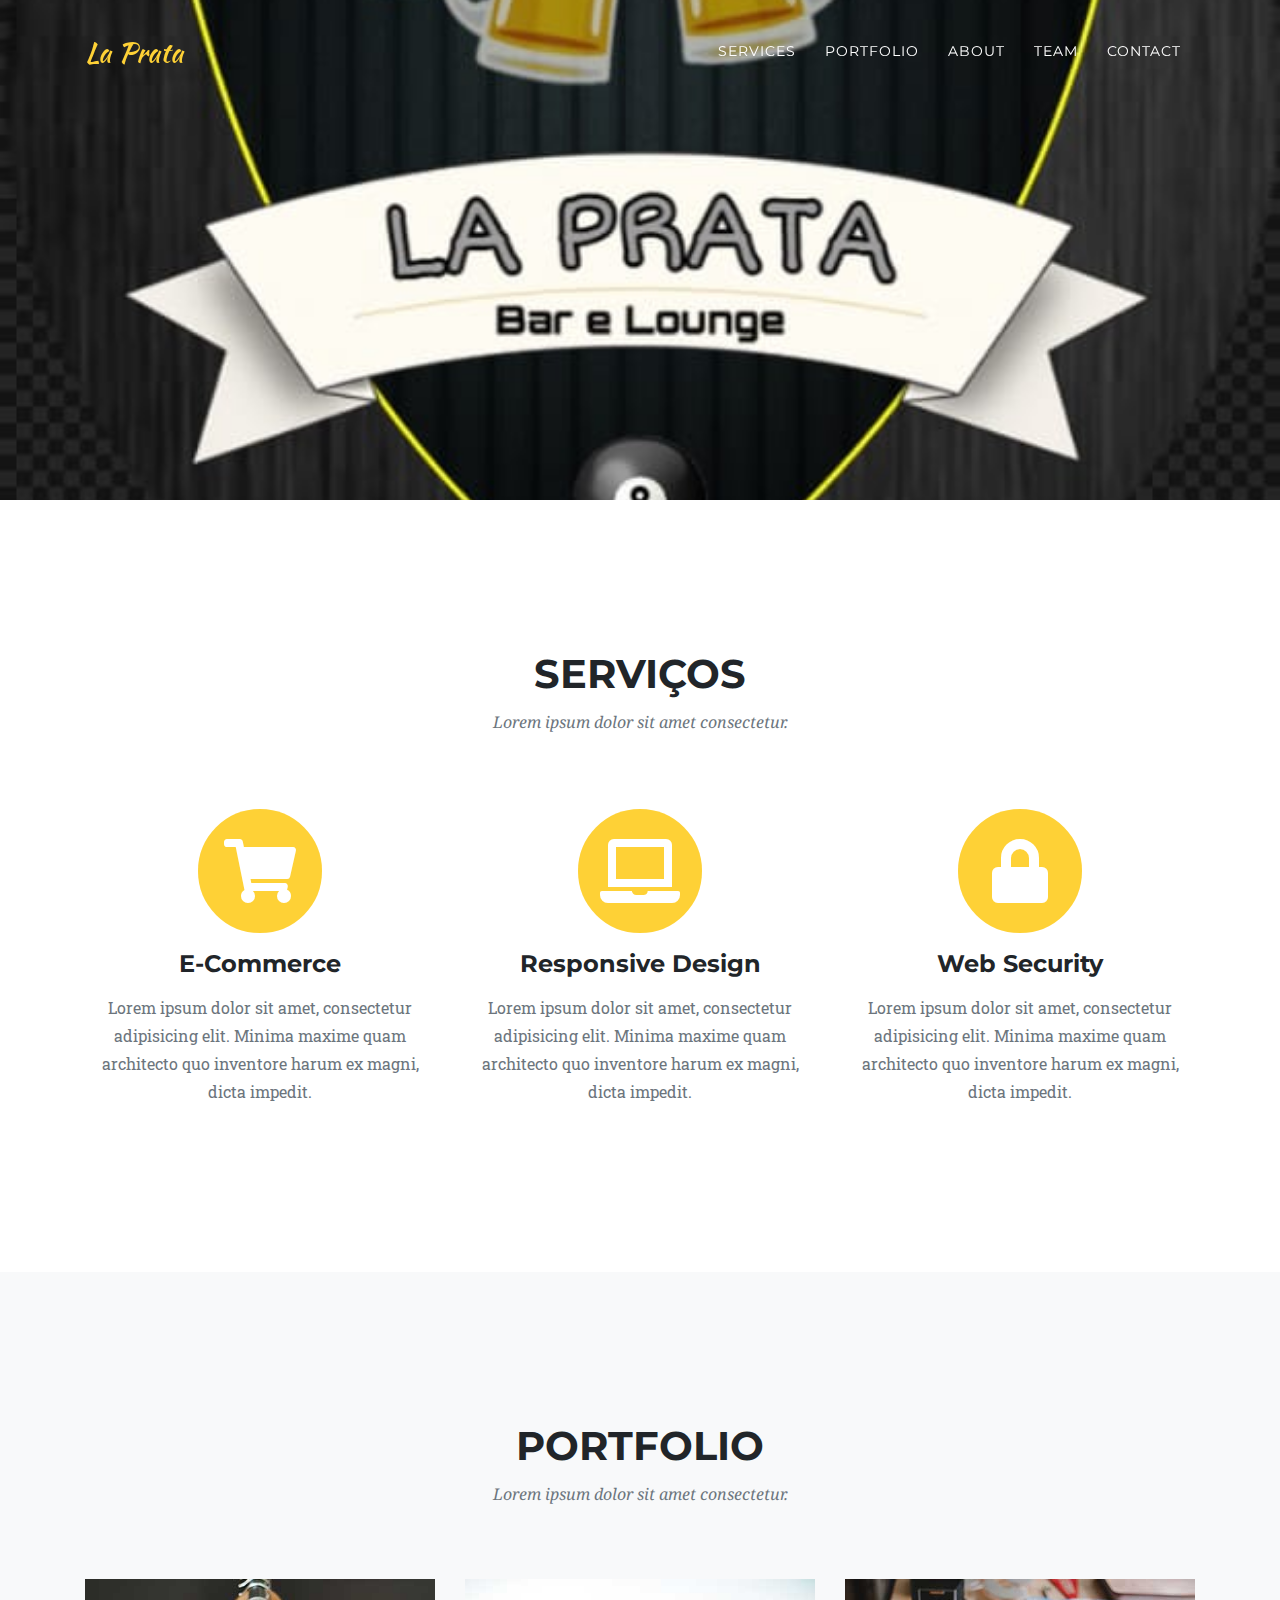
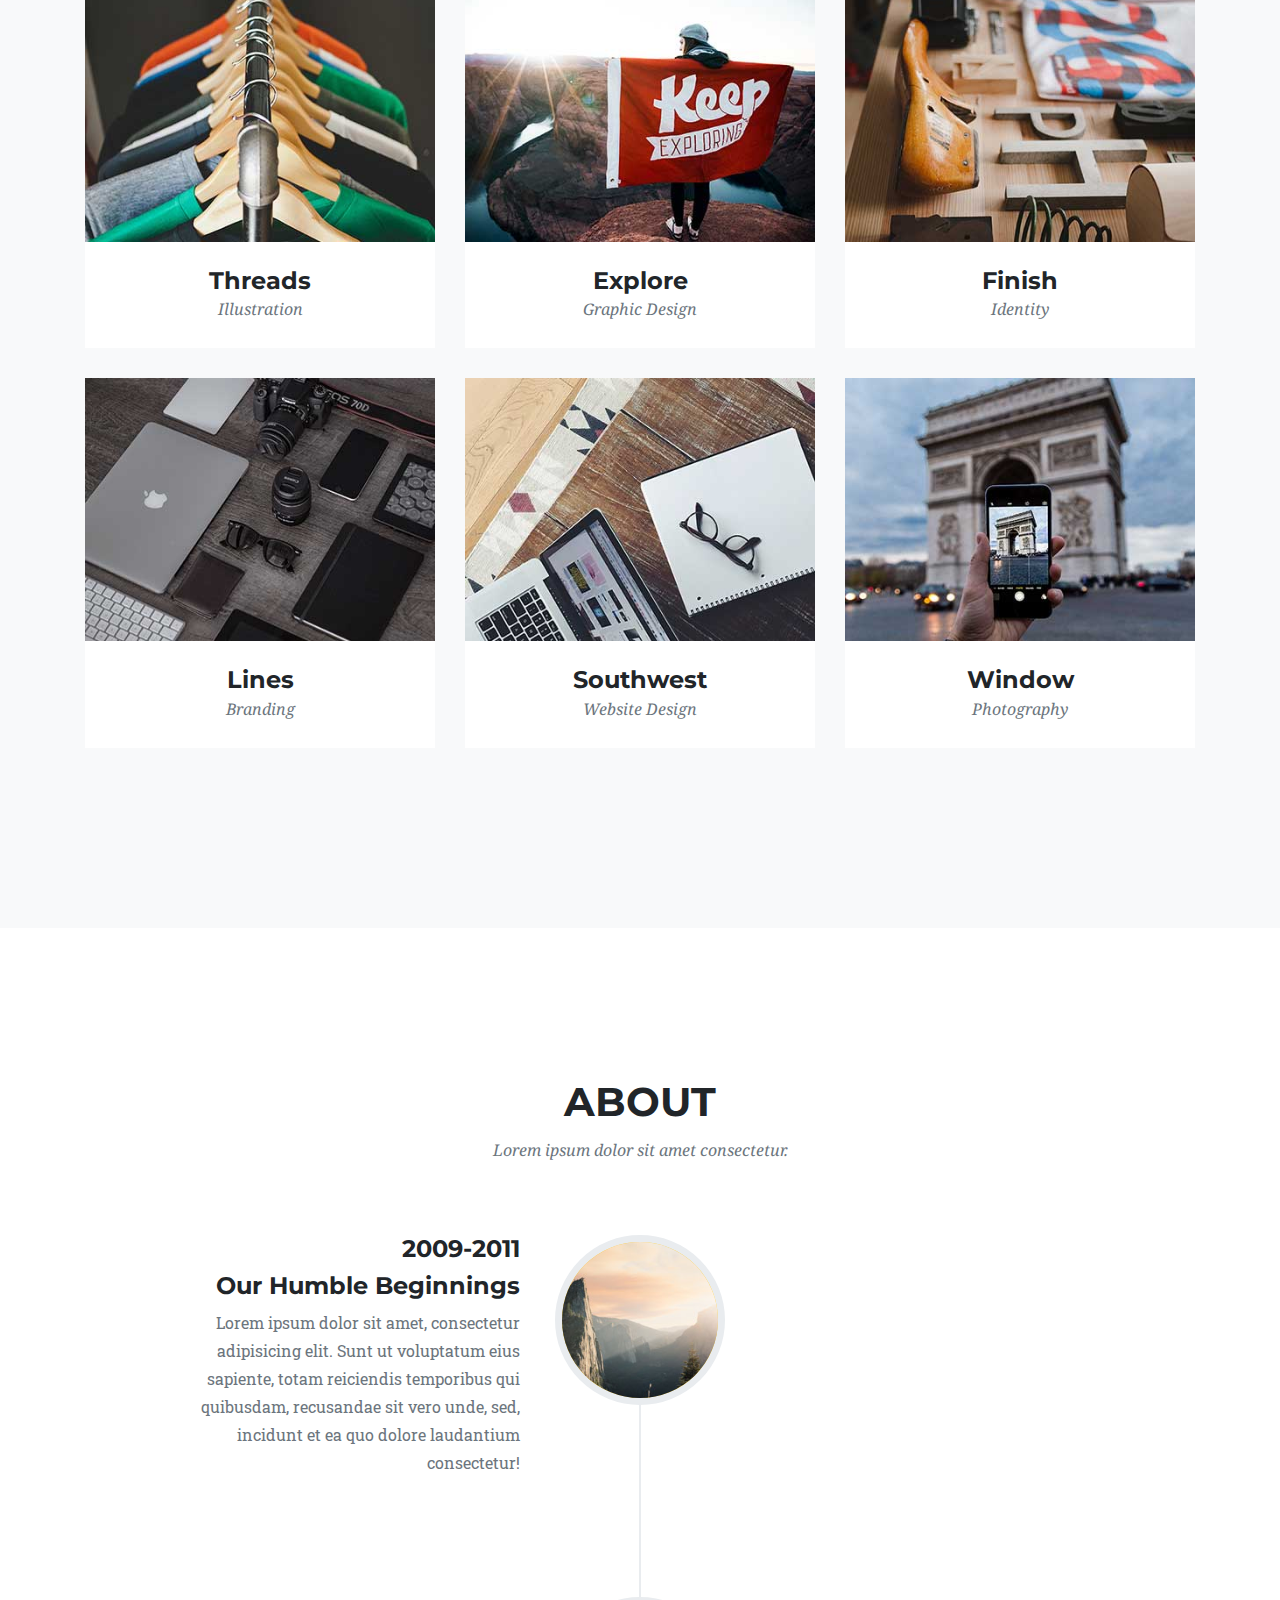
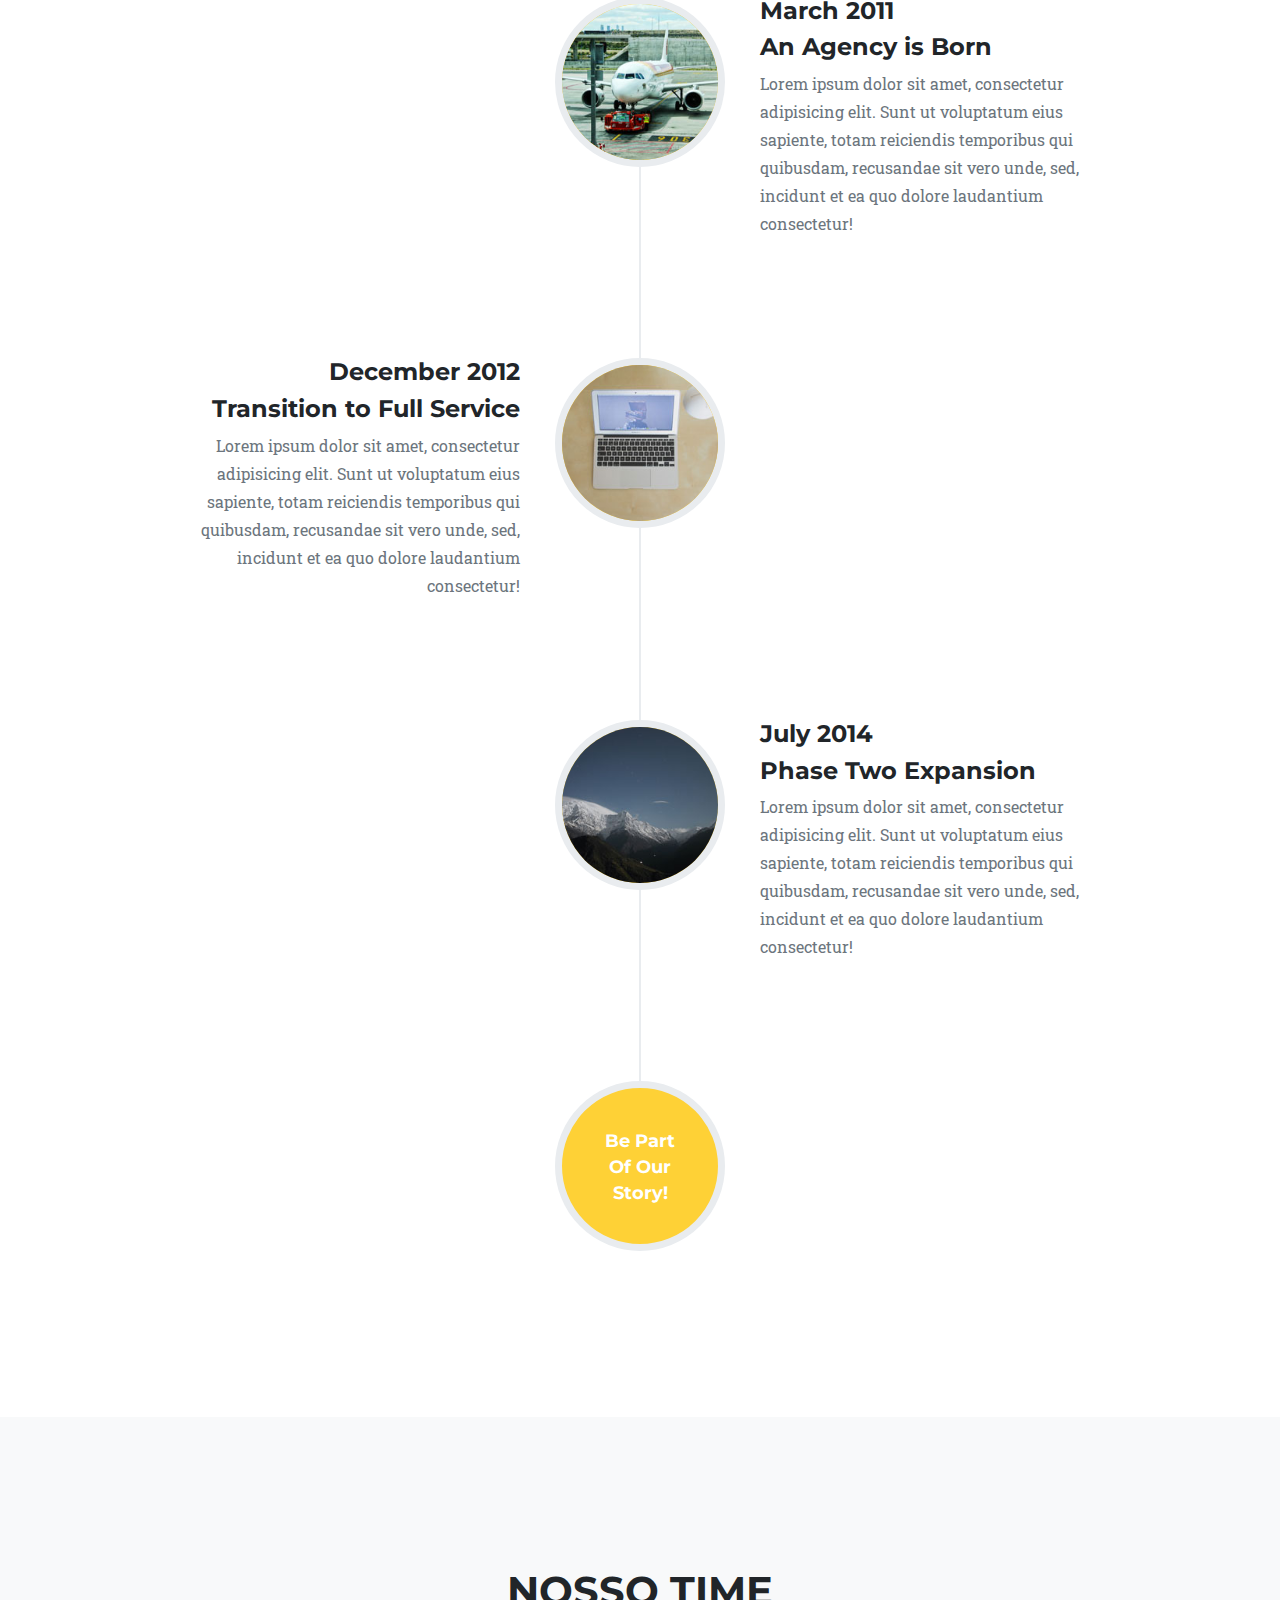
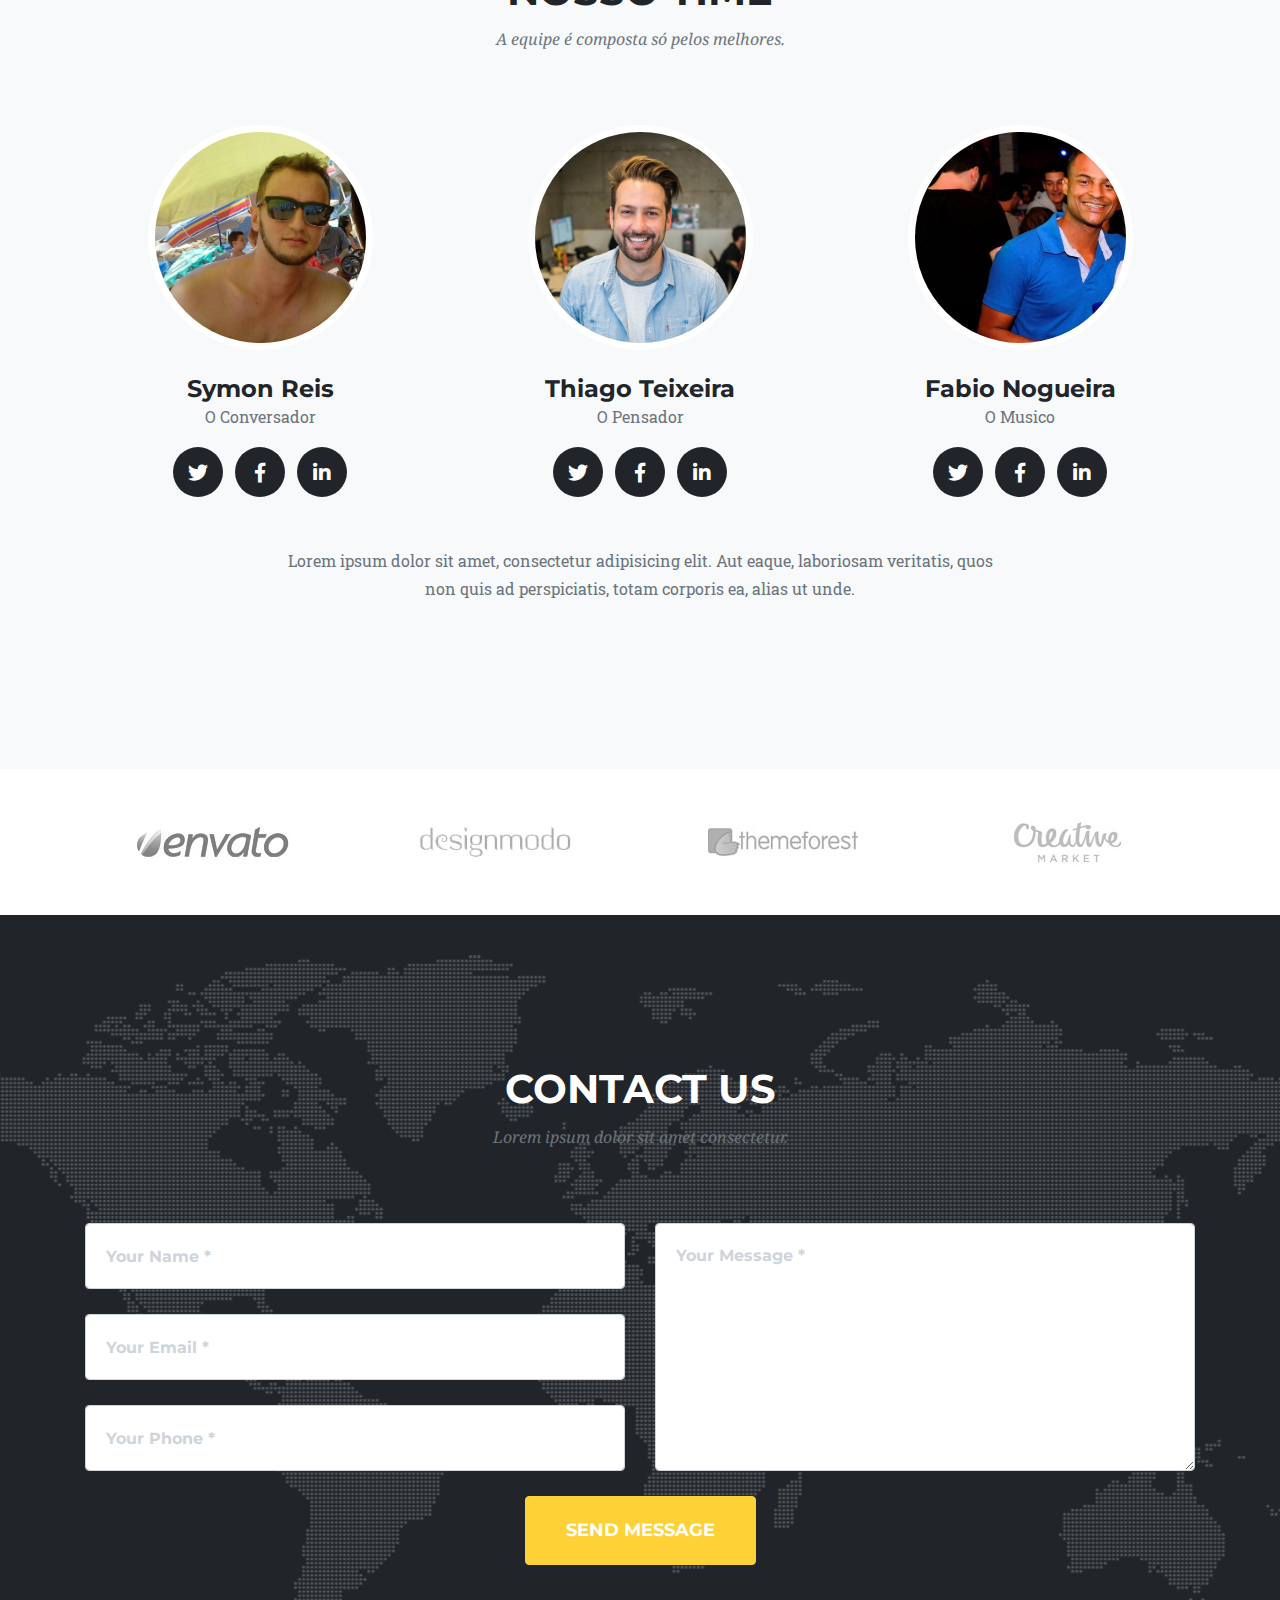
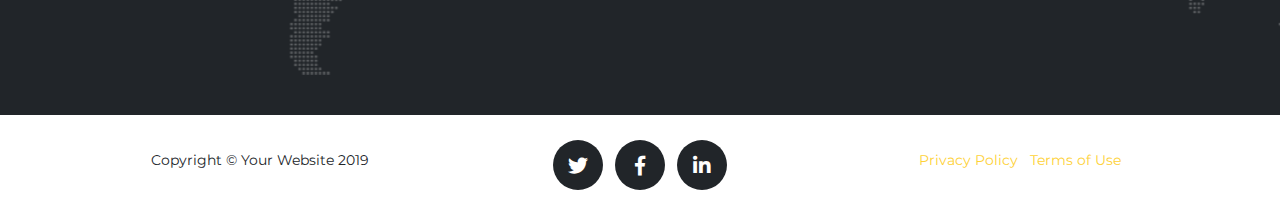
==== commit 00c1a324: "add pictures and modify name title" ====
--- a/index.html
+++ b/index.html
@@ -8,7 +8,7 @@
   <meta name="description" content="">
   <meta name="author" content="">
 
-  <title>Agency - Start Bootstrap Theme</title>
+  <title>La Prata</title>
 
   <!-- Bootstrap core CSS -->
   <link href="vendor/bootstrap/css/bootstrap.min.css" rel="stylesheet">
@@ -30,7 +30,7 @@
   <!-- Navigation -->
   <nav class="navbar navbar-expand-lg navbar-dark fixed-top" id="mainNav">
     <div class="container">
-      <a class="navbar-brand js-scroll-trigger" href="#page-top">Escritório</a>
+      <a class="navbar-brand js-scroll-trigger" href="#page-top">La Prata</a>
       <button class="navbar-toggler navbar-toggler-right" type="button" data-toggle="collapse" data-target="#navbarResponsive" aria-controls="navbarResponsive" aria-expanded="false" aria-label="Toggle navigation">
         Menu
         <i class="fas fa-bars"></i>
--- a/css/agency.min.css
+++ b/css/agency.min.css
@@ -2,4 +2,4 @@
  * Start Bootstrap - Agency v5.0.7 (https://startbootstrap.com/template-overviews/agency)
  * Copyright 2013-2019 Start Bootstrap
  * Licensed under MIT (https://github.com/BlackrockDigital/startbootstrap-agency/blob/master/LICENSE)
- */body{overflow-x:hidden;font-family:'Roboto Slab',-apple-system,BlinkMacSystemFont,'Segoe UI',Roboto,'Helvetica Neue',Arial,sans-serif,'Apple Color Emoji','Segoe UI Emoji','Segoe UI Symbol','Noto Color Emoji'}p{line-height:1.75}a{color:#fed136}a:hover{color:#fec503}.text-primary{color:#fed136!important}h1,h2,h3,h4,h5,h6{font-weight:700;font-family:Montserrat,-apple-system,BlinkMacSystemFont,'Segoe UI',Roboto,'Helvetica Neue',Arial,sans-serif,'Apple Color Emoji','Segoe UI Emoji','Segoe UI Symbol','Noto Color Emoji'}section{padding:100px 0}section h2.section-heading{font-size:40px;margin-top:0;margin-bottom:15px}section h3.section-subheading{font-size:16px;font-weight:400;font-style:italic;margin-bottom:75px;text-transform:none;font-family:'Droid Serif',-apple-system,BlinkMacSystemFont,'Segoe UI',Roboto,'Helvetica Neue',Arial,sans-serif,'Apple Color Emoji','Segoe UI Emoji','Segoe UI Symbol','Noto Color Emoji'}@media (min-width:768px){section{padding:150px 0}}.btn{font-family:Montserrat,-apple-system,BlinkMacSystemFont,'Segoe UI',Roboto,'Helvetica Neue',Arial,sans-serif,'Apple Color Emoji','Segoe UI Emoji','Segoe UI Symbol','Noto Color Emoji';font-weight:700}.btn-xl{font-size:18px;padding:20px 40px}.btn-primary{background-color:#fed136;border-color:#fed136}.btn-primary:active,.btn-primary:focus,.btn-primary:hover{background-color:#fec810!important;border-color:#fec810!important;color:#fff}.btn-primary:active,.btn-primary:focus{-webkit-box-shadow:0 0 0 .2rem rgba(254,209,55,.5)!important;box-shadow:0 0 0 .2rem rgba(254,209,55,.5)!important}::selection{background:#fed136;text-shadow:none}img::selection{background:0 0}img::-moz-selection{background:0 0}#mainNav{background-color:#212529}#mainNav .navbar-toggler{font-size:12px;right:0;padding:13px;text-transform:uppercase;color:#fff;border:0;background-color:#fed136;font-family:Montserrat,-apple-system,BlinkMacSystemFont,'Segoe UI',Roboto,'Helvetica Neue',Arial,sans-serif,'Apple Color Emoji','Segoe UI Emoji','Segoe UI Symbol','Noto Color Emoji'}#mainNav .navbar-brand{color:#fed136;font-family:'Kaushan Script',-apple-system,BlinkMacSystemFont,'Segoe UI',Roboto,'Helvetica Neue',Arial,sans-serif,'Apple Color Emoji','Segoe UI Emoji','Segoe UI Symbol','Noto Color Emoji'}#mainNav .navbar-brand.active,#mainNav .navbar-brand:active,#mainNav .navbar-brand:focus,#mainNav .navbar-brand:hover{color:#fec503}#mainNav .navbar-nav .nav-item .nav-link{font-size:90%;font-weight:400;padding:.75em 0;letter-spacing:1px;color:#fff;font-family:Montserrat,-apple-system,BlinkMacSystemFont,'Segoe UI',Roboto,'Helvetica Neue',Arial,sans-serif,'Apple Color Emoji','Segoe UI Emoji','Segoe UI Symbol','Noto Color Emoji'}#mainNav .navbar-nav .nav-item .nav-link.active,#mainNav .navbar-nav .nav-item .nav-link:hover{color:#fed136}@media (min-width:992px){#mainNav{padding-top:25px;padding-bottom:25px;-webkit-transition:padding-top .3s,padding-bottom .3s;transition:padding-top .3s,padding-bottom .3s;border:none;background-color:transparent}#mainNav .navbar-brand{font-size:1.75em;-webkit-transition:all .3s;transition:all .3s}#mainNav .navbar-nav .nav-item .nav-link{padding:1.1em 1em!important}#mainNav.navbar-shrink{padding-top:0;padding-bottom:0;background-color:#212529}#mainNav.navbar-shrink .navbar-brand{font-size:1.25em;padding:12px 0}}header.masthead{text-align:center;color:#fff;background-image:url(../img/logos/logo.jpeg);background-repeat:no-repeat;background-attachment:scroll;background-position:center center;background-size:cover}header.masthead .intro-text{padding-top:150px;padding-bottom:100px}header.masthead .intro-text .intro-lead-in{font-size:22px;font-style:italic;line-height:22px;margin-bottom:25px;font-family:'Droid Serif',-apple-system,BlinkMacSystemFont,'Segoe UI',Roboto,'Helvetica Neue',Arial,sans-serif,'Apple Color Emoji','Segoe UI Emoji','Segoe UI Symbol','Noto Color Emoji'}header.masthead .intro-text .intro-heading{font-size:50px;font-weight:700;line-height:50px;margin-bottom:25px;font-family:Montserrat,-apple-system,BlinkMacSystemFont,'Segoe UI',Roboto,'Helvetica Neue',Arial,sans-serif,'Apple Color Emoji','Segoe UI Emoji','Segoe UI Symbol','Noto Color Emoji'}@media (min-width:768px){header.masthead .intro-text{padding-top:300px;padding-bottom:200px}header.masthead .intro-text .intro-lead-in{font-size:40px;font-style:italic;line-height:40px;margin-bottom:25px;font-family:'Droid Serif',-apple-system,BlinkMacSystemFont,'Segoe UI',Roboto,'Helvetica Neue',Arial,sans-serif,'Apple Color Emoji','Segoe UI Emoji','Segoe UI Symbol','Noto Color Emoji'}header.masthead .intro-text .intro-heading{font-size:75px;font-weight:700;line-height:75px;margin-bottom:50px;font-family:Montserrat,-apple-system,BlinkMacSystemFont,'Segoe UI',Roboto,'Helvetica Neue',Arial,sans-serif,'Apple Color Emoji','Segoe UI Emoji','Segoe UI Symbol','Noto Color Emoji'}}.service-heading{margin:15px 0;text-transform:none}#portfolio .portfolio-item{right:0;margin:0 0 15px}#portfolio .portfolio-item .portfolio-link{position:relative;display:block;max-width:400px;margin:0 auto;cursor:pointer}#portfolio .portfolio-item .portfolio-link .portfolio-hover{position:absolute;width:100%;height:100%;-webkit-transition:all ease .5s;transition:all ease .5s;opacity:0;background:rgba(254,209,54,.9)}#portfolio .portfolio-item .portfolio-link .portfolio-hover:hover{opacity:1}#portfolio .portfolio-item .portfolio-link .portfolio-hover .portfolio-hover-content{font-size:20px;position:absolute;top:50%;width:100%;height:20px;margin-top:-12px;text-align:center;color:#fff}#portfolio .portfolio-item .portfolio-link .portfolio-hover .portfolio-hover-content i{margin-top:-12px}#portfolio .portfolio-item .portfolio-link .portfolio-hover .portfolio-hover-content h3,#portfolio .portfolio-item .portfolio-link .portfolio-hover .portfolio-hover-content h4{margin:0}#portfolio .portfolio-item .portfolio-caption{max-width:400px;margin:0 auto;padding:25px;text-align:center;background-color:#fff}#portfolio .portfolio-item .portfolio-caption h4{margin:0;text-transform:none}#portfolio .portfolio-item .portfolio-caption p{font-size:16px;font-style:italic;margin:0;font-family:'Droid Serif',-apple-system,BlinkMacSystemFont,'Segoe UI',Roboto,'Helvetica Neue',Arial,sans-serif,'Apple Color Emoji','Segoe UI Emoji','Segoe UI Symbol','Noto Color Emoji'}#portfolio *{z-index:2}@media (min-width:767px){#portfolio .portfolio-item{margin:0 0 30px}}.portfolio-modal{padding-right:0!important}.portfolio-modal .modal-dialog{margin:1rem;max-width:100vw}.portfolio-modal .modal-content{padding:100px 0;text-align:center}.portfolio-modal .modal-content h2{font-size:3em;margin-bottom:15px}.portfolio-modal .modal-content p{margin-bottom:30px}.portfolio-modal .modal-content p.item-intro{font-size:16px;font-style:italic;margin:20px 0 30px;font-family:'Droid Serif',-apple-system,BlinkMacSystemFont,'Segoe UI',Roboto,'Helvetica Neue',Arial,sans-serif,'Apple Color Emoji','Segoe UI Emoji','Segoe UI Symbol','Noto Color Emoji'}.portfolio-modal .modal-content ul.list-inline{margin-top:0;margin-bottom:30px}.portfolio-modal .modal-content img{margin-bottom:30px}.portfolio-modal .modal-content button{cursor:pointer}.portfolio-modal .close-modal{position:absolute;top:25px;right:25px;width:75px;height:75px;cursor:pointer;background-color:transparent}.portfolio-modal .close-modal:hover{opacity:.3}.portfolio-modal .close-modal .lr{z-index:1051;width:1px;height:75px;margin-left:35px;-webkit-transform:rotate(45deg);transform:rotate(45deg);background-color:#212529}.portfolio-modal .close-modal .lr .rl{z-index:1052;width:1px;height:75px;-webkit-transform:rotate(90deg);transform:rotate(90deg);background-color:#212529}.timeline{position:relative;padding:0;list-style:none}.timeline:before{position:absolute;top:0;bottom:0;left:40px;width:2px;margin-left:-1.5px;content:'';background-color:#e9ecef}.timeline>li{position:relative;min-height:50px;margin-bottom:50px}.timeline>li:after,.timeline>li:before{display:table;content:' '}.timeline>li:after{clear:both}.timeline>li .timeline-panel{position:relative;float:right;width:100%;padding:0 20px 0 100px;text-align:left}.timeline>li .timeline-panel:before{right:auto;left:-15px;border-right-width:15px;border-left-width:0}.timeline>li .timeline-panel:after{right:auto;left:-14px;border-right-width:14px;border-left-width:0}.timeline>li .timeline-image{position:absolute;z-index:100;left:0;width:80px;height:80px;margin-left:0;text-align:center;color:#fff;border:7px solid #e9ecef;border-radius:100%;background-color:#fed136}.timeline>li .timeline-image h4{font-size:10px;line-height:14px;margin-top:12px}.timeline>li.timeline-inverted>.timeline-panel{float:right;padding:0 20px 0 100px;text-align:left}.timeline>li.timeline-inverted>.timeline-panel:before{right:auto;left:-15px;border-right-width:15px;border-left-width:0}.timeline>li.timeline-inverted>.timeline-panel:after{right:auto;left:-14px;border-right-width:14px;border-left-width:0}.timeline>li:last-child{margin-bottom:0}.timeline .timeline-heading h4{margin-top:0;color:inherit}.timeline .timeline-heading h4.subheading{text-transform:none}.timeline .timeline-body>p,.timeline .timeline-body>ul{margin-bottom:0}@media (min-width:768px){.timeline:before{left:50%}.timeline>li{min-height:100px;margin-bottom:100px}.timeline>li .timeline-panel{float:left;width:41%;padding:0 20px 20px 30px;text-align:right}.timeline>li .timeline-image{left:50%;width:100px;height:100px;margin-left:-50px}.timeline>li .timeline-image h4{font-size:13px;line-height:18px;margin-top:16px}.timeline>li.timeline-inverted>.timeline-panel{float:right;padding:0 30px 20px 20px;text-align:left}}@media (min-width:992px){.timeline>li{min-height:150px}.timeline>li .timeline-panel{padding:0 20px 20px}.timeline>li .timeline-image{width:150px;height:150px;margin-left:-75px}.timeline>li .timeline-image h4{font-size:18px;line-height:26px;margin-top:30px}.timeline>li.timeline-inverted>.timeline-panel{padding:0 20px 20px}}@media (min-width:1200px){.timeline>li{min-height:170px}.timeline>li .timeline-panel{padding:0 20px 20px 100px}.timeline>li .timeline-image{width:170px;height:170px;margin-left:-85px}.timeline>li .timeline-image h4{margin-top:40px}.timeline>li.timeline-inverted>.timeline-panel{padding:0 100px 20px 20px}}.team-member{margin-bottom:50px;text-align:center}.team-member img{width:225px;height:225px;border:7px solid #fff}.team-member h4{margin-top:25px;margin-bottom:0;text-transform:none}.team-member p{margin-top:0}section#contact{background-color:#212529;background-image:url(../img/map-image.png);background-repeat:no-repeat;background-position:center}section#contact .section-heading{color:#fff}section#contact .form-group{margin-bottom:25px}section#contact .form-group input,section#contact .form-group textarea{padding:20px}section#contact .form-group input.form-control{height:auto}section#contact .form-group textarea.form-control{height:248px}section#contact .form-control:focus{border-color:#fed136;-webkit-box-shadow:none;box-shadow:none}section#contact ::-webkit-input-placeholder{font-weight:700;color:#ced4da;font-family:Montserrat,-apple-system,BlinkMacSystemFont,'Segoe UI',Roboto,'Helvetica Neue',Arial,sans-serif,'Apple Color Emoji','Segoe UI Emoji','Segoe UI Symbol','Noto Color Emoji'}section#contact :-moz-placeholder{font-weight:700;color:#ced4da;font-family:Montserrat,-apple-system,BlinkMacSystemFont,'Segoe UI',Roboto,'Helvetica Neue',Arial,sans-serif,'Apple Color Emoji','Segoe UI Emoji','Segoe UI Symbol','Noto Color Emoji'}section#contact ::-moz-placeholder{font-weight:700;color:#ced4da;font-family:Montserrat,-apple-system,BlinkMacSystemFont,'Segoe UI',Roboto,'Helvetica Neue',Arial,sans-serif,'Apple Color Emoji','Segoe UI Emoji','Segoe UI Symbol','Noto Color Emoji'}section#contact :-ms-input-placeholder{font-weight:700;color:#ced4da;font-family:Montserrat,-apple-system,BlinkMacSystemFont,'Segoe UI',Roboto,'Helvetica Neue',Arial,sans-serif,'Apple Color Emoji','Segoe UI Emoji','Segoe UI Symbol','Noto Color Emoji'}footer{padding:25px 0;text-align:center}footer span.copyright{font-size:90%;line-height:40px;text-transform:none;font-family:Montserrat,-apple-system,BlinkMacSystemFont,'Segoe UI',Roboto,'Helvetica Neue',Arial,sans-serif,'Apple Color Emoji','Segoe UI Emoji','Segoe UI Symbol','Noto Color Emoji'}footer ul.quicklinks{font-size:90%;line-height:40px;margin-bottom:0;text-transform:none;font-family:Montserrat,-apple-system,BlinkMacSystemFont,'Segoe UI',Roboto,'Helvetica Neue',Arial,sans-serif,'Apple Color Emoji','Segoe UI Emoji','Segoe UI Symbol','Noto Color Emoji'}ul.social-buttons{margin-bottom:0}ul.social-buttons li a{font-size:20px;line-height:50px;display:block;width:50px;height:50px;-webkit-transition:all .3s;transition:all .3s;color:#fff;border-radius:100%;outline:0;background-color:#212529}ul.social-buttons li a:active,ul.social-buttons li a:focus,ul.social-buttons li a:hover{background-color:#fed136}+ */body{overflow-x:hidden;font-family:'Roboto Slab',-apple-system,BlinkMacSystemFont,'Segoe UI',Roboto,'Helvetica Neue',Arial,sans-serif,'Apple Color Emoji','Segoe UI Emoji','Segoe UI Symbol','Noto Color Emoji'}p{line-height:1.75}a{color:#fed136}a:hover{color:#fec503}.text-primary{color:#fed136!important}h1,h2,h3,h4,h5,h6{font-weight:700;font-family:Montserrat,-apple-system,BlinkMacSystemFont,'Segoe UI',Roboto,'Helvetica Neue',Arial,sans-serif,'Apple Color Emoji','Segoe UI Emoji','Segoe UI Symbol','Noto Color Emoji'}section{padding:100px 0}section h2.section-heading{font-size:40px;margin-top:0;margin-bottom:15px}section h3.section-subheading{font-size:16px;font-weight:400;font-style:italic;margin-bottom:75px;text-transform:none;font-family:'Droid Serif',-apple-system,BlinkMacSystemFont,'Segoe UI',Roboto,'Helvetica Neue',Arial,sans-serif,'Apple Color Emoji','Segoe UI Emoji','Segoe UI Symbol','Noto Color Emoji'}@media (min-width:768px){section{padding:150px 0}}.btn{font-family:Montserrat,-apple-system,BlinkMacSystemFont,'Segoe UI',Roboto,'Helvetica Neue',Arial,sans-serif,'Apple Color Emoji','Segoe UI Emoji','Segoe UI Symbol','Noto Color Emoji';font-weight:700}.btn-xl{font-size:18px;padding:20px 40px}.btn-primary{background-color:#fed136;border-color:#fed136}.btn-primary:active,.btn-primary:focus,.btn-primary:hover{background-color:#fec810!important;border-color:#fec810!important;color:#fff}.btn-primary:active,.btn-primary:focus{-webkit-box-shadow:0 0 0 .2rem rgba(254,209,55,.5)!important;box-shadow:0 0 0 .2rem rgba(254,209,55,.5)!important}::selection{background:#fed136;text-shadow:none}img::selection{background:0 0}img::-moz-selection{background:0 0}#mainNav{background-color:#212529}#mainNav .navbar-toggler{font-size:12px;right:0;padding:13px;text-transform:uppercase;color:#fff;border:0;background-color:#fed136;font-family:Montserrat,-apple-system,BlinkMacSystemFont,'Segoe UI',Roboto,'Helvetica Neue',Arial,sans-serif,'Apple Color Emoji','Segoe UI Emoji','Segoe UI Symbol','Noto Color Emoji'}#mainNav .navbar-brand{color:#fed136;font-family:'Kaushan Script',-apple-system,BlinkMacSystemFont,'Segoe UI',Roboto,'Helvetica Neue',Arial,sans-serif,'Apple Color Emoji','Segoe UI Emoji','Segoe UI Symbol','Noto Color Emoji'}#mainNav .navbar-brand.active,#mainNav .navbar-brand:active,#mainNav .navbar-brand:focus,#mainNav .navbar-brand:hover{color:#fec503}#mainNav .navbar-nav .nav-item .nav-link{font-size:90%;font-weight:400;padding:.75em 0;letter-spacing:1px;color:#fff;font-family:Montserrat,-apple-system,BlinkMacSystemFont,'Segoe UI',Roboto,'Helvetica Neue',Arial,sans-serif,'Apple Color Emoji','Segoe UI Emoji','Segoe UI Symbol','Noto Color Emoji'}#mainNav .navbar-nav .nav-item .nav-link.active,#mainNav .navbar-nav .nav-item .nav-link:hover{color:#fed136}@media (min-width:992px){#mainNav{padding-top:25px;padding-bottom:25px;-webkit-transition:padding-top .3s,padding-bottom .3s;transition:padding-top .3s,padding-bottom .3s;border:none;background-color:transparent}#mainNav .navbar-brand{font-size:1.75em;-webkit-transition:all .3s;transition:all .3s}#mainNav .navbar-nav .nav-item .nav-link{padding:1.1em 1em!important}#mainNav.navbar-shrink{padding-top:0;padding-bottom:0;background-color:#212529}#mainNav.navbar-shrink .navbar-brand{font-size:1.25em;padding:12px 0}}header.masthead{text-align:center;color:#fff;background-image:url(../img/laprata.jpeg);background-repeat:no-repeat;background-attachment:scroll;background-position:center center;background-size:cover}header.masthead .intro-text{padding-top:150px;padding-bottom:100px}header.masthead .intro-text .intro-lead-in{font-size:22px;font-style:italic;line-height:22px;margin-bottom:25px;font-family:'Droid Serif',-apple-system,BlinkMacSystemFont,'Segoe UI',Roboto,'Helvetica Neue',Arial,sans-serif,'Apple Color Emoji','Segoe UI Emoji','Segoe UI Symbol','Noto Color Emoji'}header.masthead .intro-text .intro-heading{font-size:50px;font-weight:700;line-height:50px;margin-bottom:25px;font-family:Montserrat,-apple-system,BlinkMacSystemFont,'Segoe UI',Roboto,'Helvetica Neue',Arial,sans-serif,'Apple Color Emoji','Segoe UI Emoji','Segoe UI Symbol','Noto Color Emoji'}@media (min-width:768px){header.masthead .intro-text{padding-top:300px;padding-bottom:200px}header.masthead .intro-text .intro-lead-in{font-size:40px;font-style:italic;line-height:40px;margin-bottom:25px;font-family:'Droid Serif',-apple-system,BlinkMacSystemFont,'Segoe UI',Roboto,'Helvetica Neue',Arial,sans-serif,'Apple Color Emoji','Segoe UI Emoji','Segoe UI Symbol','Noto Color Emoji'}header.masthead .intro-text .intro-heading{font-size:75px;font-weight:700;line-height:75px;margin-bottom:50px;font-family:Montserrat,-apple-system,BlinkMacSystemFont,'Segoe UI',Roboto,'Helvetica Neue',Arial,sans-serif,'Apple Color Emoji','Segoe UI Emoji','Segoe UI Symbol','Noto Color Emoji'}}.service-heading{margin:15px 0;text-transform:none}#portfolio .portfolio-item{right:0;margin:0 0 15px}#portfolio .portfolio-item .portfolio-link{position:relative;display:block;max-width:400px;margin:0 auto;cursor:pointer}#portfolio .portfolio-item .portfolio-link .portfolio-hover{position:absolute;width:100%;height:100%;-webkit-transition:all ease .5s;transition:all ease .5s;opacity:0;background:rgba(254,209,54,.9)}#portfolio .portfolio-item .portfolio-link .portfolio-hover:hover{opacity:1}#portfolio .portfolio-item .portfolio-link .portfolio-hover .portfolio-hover-content{font-size:20px;position:absolute;top:50%;width:100%;height:20px;margin-top:-12px;text-align:center;color:#fff}#portfolio .portfolio-item .portfolio-link .portfolio-hover .portfolio-hover-content i{margin-top:-12px}#portfolio .portfolio-item .portfolio-link .portfolio-hover .portfolio-hover-content h3,#portfolio .portfolio-item .portfolio-link .portfolio-hover .portfolio-hover-content h4{margin:0}#portfolio .portfolio-item .portfolio-caption{max-width:400px;margin:0 auto;padding:25px;text-align:center;background-color:#fff}#portfolio .portfolio-item .portfolio-caption h4{margin:0;text-transform:none}#portfolio .portfolio-item .portfolio-caption p{font-size:16px;font-style:italic;margin:0;font-family:'Droid Serif',-apple-system,BlinkMacSystemFont,'Segoe UI',Roboto,'Helvetica Neue',Arial,sans-serif,'Apple Color Emoji','Segoe UI Emoji','Segoe UI Symbol','Noto Color Emoji'}#portfolio *{z-index:2}@media (min-width:767px){#portfolio .portfolio-item{margin:0 0 30px}}.portfolio-modal{padding-right:0!important}.portfolio-modal .modal-dialog{margin:1rem;max-width:100vw}.portfolio-modal .modal-content{padding:100px 0;text-align:center}.portfolio-modal .modal-content h2{font-size:3em;margin-bottom:15px}.portfolio-modal .modal-content p{margin-bottom:30px}.portfolio-modal .modal-content p.item-intro{font-size:16px;font-style:italic;margin:20px 0 30px;font-family:'Droid Serif',-apple-system,BlinkMacSystemFont,'Segoe UI',Roboto,'Helvetica Neue',Arial,sans-serif,'Apple Color Emoji','Segoe UI Emoji','Segoe UI Symbol','Noto Color Emoji'}.portfolio-modal .modal-content ul.list-inline{margin-top:0;margin-bottom:30px}.portfolio-modal .modal-content img{margin-bottom:30px}.portfolio-modal .modal-content button{cursor:pointer}.portfolio-modal .close-modal{position:absolute;top:25px;right:25px;width:75px;height:75px;cursor:pointer;background-color:transparent}.portfolio-modal .close-modal:hover{opacity:.3}.portfolio-modal .close-modal .lr{z-index:1051;width:1px;height:75px;margin-left:35px;-webkit-transform:rotate(45deg);transform:rotate(45deg);background-color:#212529}.portfolio-modal .close-modal .lr .rl{z-index:1052;width:1px;height:75px;-webkit-transform:rotate(90deg);transform:rotate(90deg);background-color:#212529}.timeline{position:relative;padding:0;list-style:none}.timeline:before{position:absolute;top:0;bottom:0;left:40px;width:2px;margin-left:-1.5px;content:'';background-color:#e9ecef}.timeline>li{position:relative;min-height:50px;margin-bottom:50px}.timeline>li:after,.timeline>li:before{display:table;content:' '}.timeline>li:after{clear:both}.timeline>li .timeline-panel{position:relative;float:right;width:100%;padding:0 20px 0 100px;text-align:left}.timeline>li .timeline-panel:before{right:auto;left:-15px;border-right-width:15px;border-left-width:0}.timeline>li .timeline-panel:after{right:auto;left:-14px;border-right-width:14px;border-left-width:0}.timeline>li .timeline-image{position:absolute;z-index:100;left:0;width:80px;height:80px;margin-left:0;text-align:center;color:#fff;border:7px solid #e9ecef;border-radius:100%;background-color:#fed136}.timeline>li .timeline-image h4{font-size:10px;line-height:14px;margin-top:12px}.timeline>li.timeline-inverted>.timeline-panel{float:right;padding:0 20px 0 100px;text-align:left}.timeline>li.timeline-inverted>.timeline-panel:before{right:auto;left:-15px;border-right-width:15px;border-left-width:0}.timeline>li.timeline-inverted>.timeline-panel:after{right:auto;left:-14px;border-right-width:14px;border-left-width:0}.timeline>li:last-child{margin-bottom:0}.timeline .timeline-heading h4{margin-top:0;color:inherit}.timeline .timeline-heading h4.subheading{text-transform:none}.timeline .timeline-body>p,.timeline .timeline-body>ul{margin-bottom:0}@media (min-width:768px){.timeline:before{left:50%}.timeline>li{min-height:100px;margin-bottom:100px}.timeline>li .timeline-panel{float:left;width:41%;padding:0 20px 20px 30px;text-align:right}.timeline>li .timeline-image{left:50%;width:100px;height:100px;margin-left:-50px}.timeline>li .timeline-image h4{font-size:13px;line-height:18px;margin-top:16px}.timeline>li.timeline-inverted>.timeline-panel{float:right;padding:0 30px 20px 20px;text-align:left}}@media (min-width:992px){.timeline>li{min-height:150px}.timeline>li .timeline-panel{padding:0 20px 20px}.timeline>li .timeline-image{width:150px;height:150px;margin-left:-75px}.timeline>li .timeline-image h4{font-size:18px;line-height:26px;margin-top:30px}.timeline>li.timeline-inverted>.timeline-panel{padding:0 20px 20px}}@media (min-width:1200px){.timeline>li{min-height:170px}.timeline>li .timeline-panel{padding:0 20px 20px 100px}.timeline>li .timeline-image{width:170px;height:170px;margin-left:-85px}.timeline>li .timeline-image h4{margin-top:40px}.timeline>li.timeline-inverted>.timeline-panel{padding:0 100px 20px 20px}}.team-member{margin-bottom:50px;text-align:center}.team-member img{width:225px;height:225px;border:7px solid #fff}.team-member h4{margin-top:25px;margin-bottom:0;text-transform:none}.team-member p{margin-top:0}section#contact{background-color:#212529;background-image:url(../img/map-image.png);background-repeat:no-repeat;background-position:center}section#contact .section-heading{color:#fff}section#contact .form-group{margin-bottom:25px}section#contact .form-group input,section#contact .form-group textarea{padding:20px}section#contact .form-group input.form-control{height:auto}section#contact .form-group textarea.form-control{height:248px}section#contact .form-control:focus{border-color:#fed136;-webkit-box-shadow:none;box-shadow:none}section#contact ::-webkit-input-placeholder{font-weight:700;color:#ced4da;font-family:Montserrat,-apple-system,BlinkMacSystemFont,'Segoe UI',Roboto,'Helvetica Neue',Arial,sans-serif,'Apple Color Emoji','Segoe UI Emoji','Segoe UI Symbol','Noto Color Emoji'}section#contact :-moz-placeholder{font-weight:700;color:#ced4da;font-family:Montserrat,-apple-system,BlinkMacSystemFont,'Segoe UI',Roboto,'Helvetica Neue',Arial,sans-serif,'Apple Color Emoji','Segoe UI Emoji','Segoe UI Symbol','Noto Color Emoji'}section#contact ::-moz-placeholder{font-weight:700;color:#ced4da;font-family:Montserrat,-apple-system,BlinkMacSystemFont,'Segoe UI',Roboto,'Helvetica Neue',Arial,sans-serif,'Apple Color Emoji','Segoe UI Emoji','Segoe UI Symbol','Noto Color Emoji'}section#contact :-ms-input-placeholder{font-weight:700;color:#ced4da;font-family:Montserrat,-apple-system,BlinkMacSystemFont,'Segoe UI',Roboto,'Helvetica Neue',Arial,sans-serif,'Apple Color Emoji','Segoe UI Emoji','Segoe UI Symbol','Noto Color Emoji'}footer{padding:25px 0;text-align:center}footer span.copyright{font-size:90%;line-height:40px;text-transform:none;font-family:Montserrat,-apple-system,BlinkMacSystemFont,'Segoe UI',Roboto,'Helvetica Neue',Arial,sans-serif,'Apple Color Emoji','Segoe UI Emoji','Segoe UI Symbol','Noto Color Emoji'}footer ul.quicklinks{font-size:90%;line-height:40px;margin-bottom:0;text-transform:none;font-family:Montserrat,-apple-system,BlinkMacSystemFont,'Segoe UI',Roboto,'Helvetica Neue',Arial,sans-serif,'Apple Color Emoji','Segoe UI Emoji','Segoe UI Symbol','Noto Color Emoji'}ul.social-buttons{margin-bottom:0}ul.social-buttons li a{font-size:20px;line-height:50px;display:block;width:50px;height:50px;-webkit-transition:all .3s;transition:all .3s;color:#fff;border-radius:100%;outline:0;background-color:#212529}ul.social-buttons li a:active,ul.social-buttons li a:focus,ul.social-buttons li a:hover{background-color:#fed136}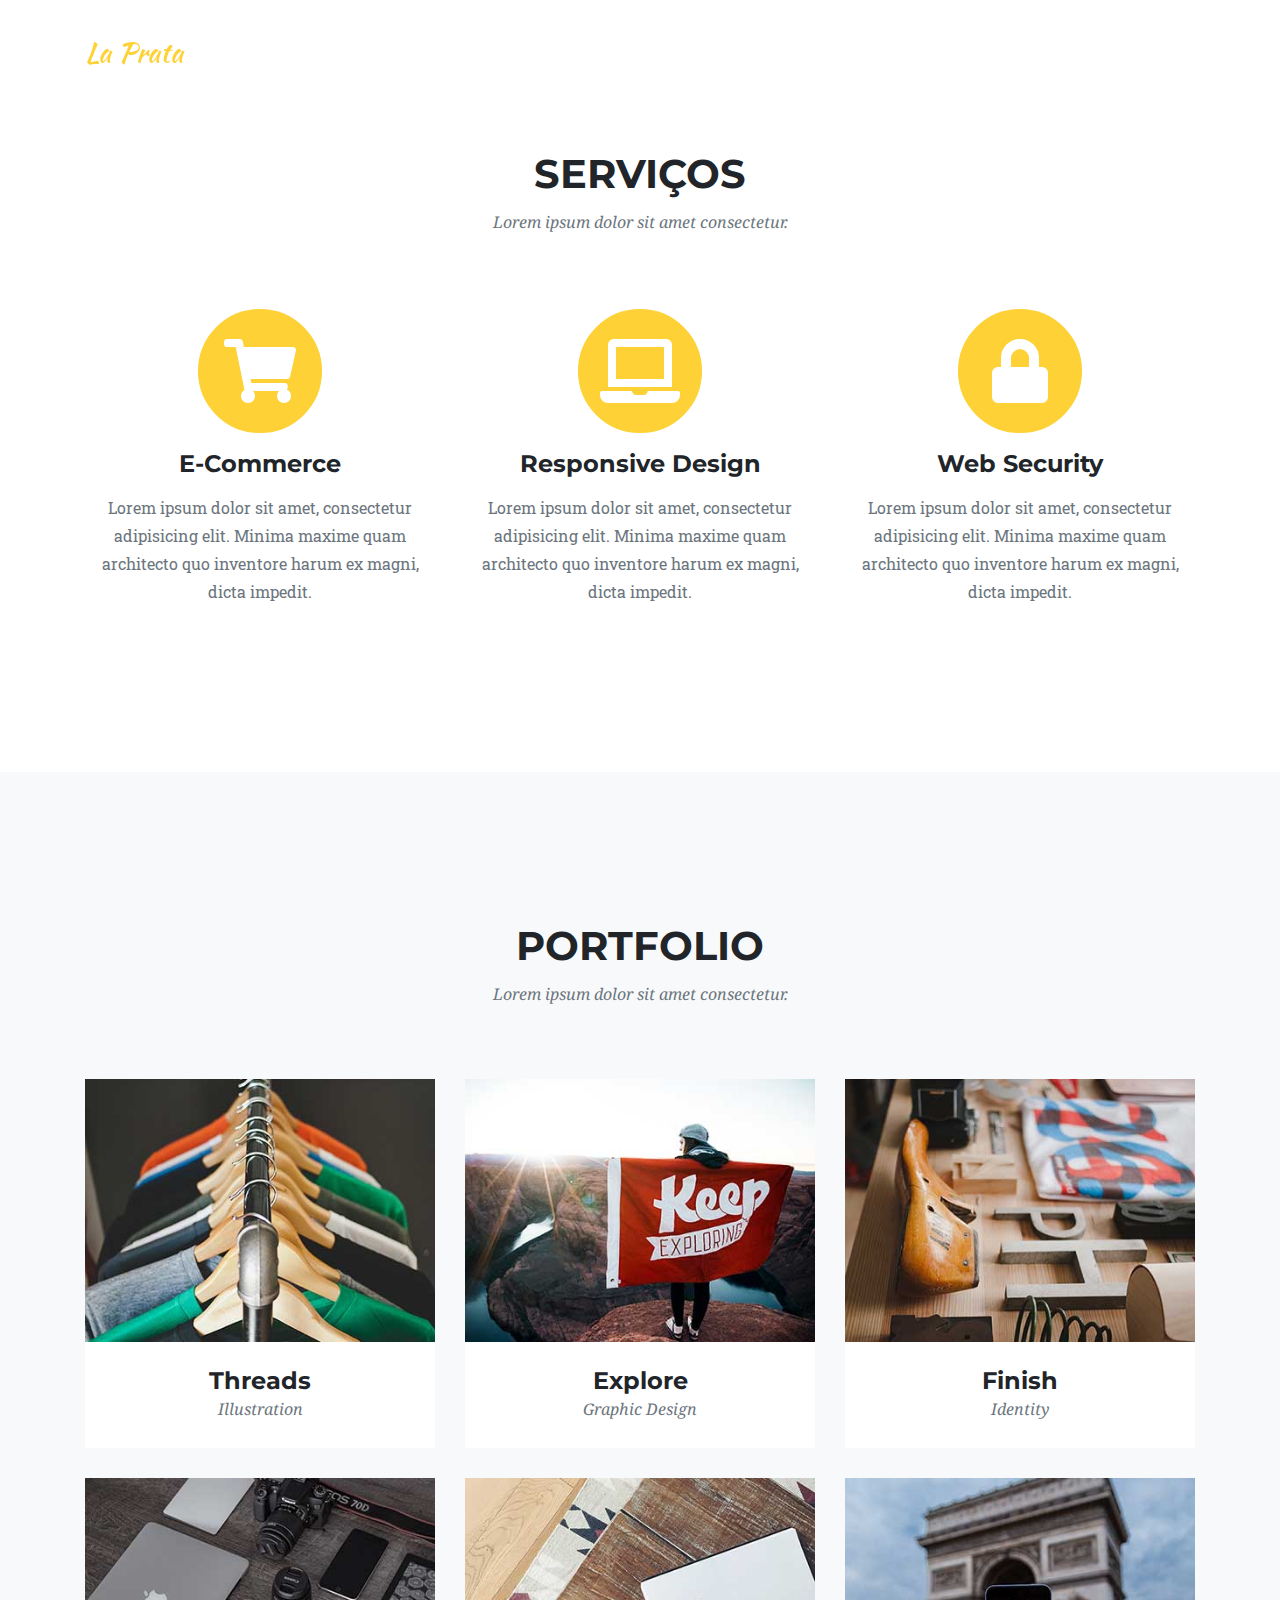
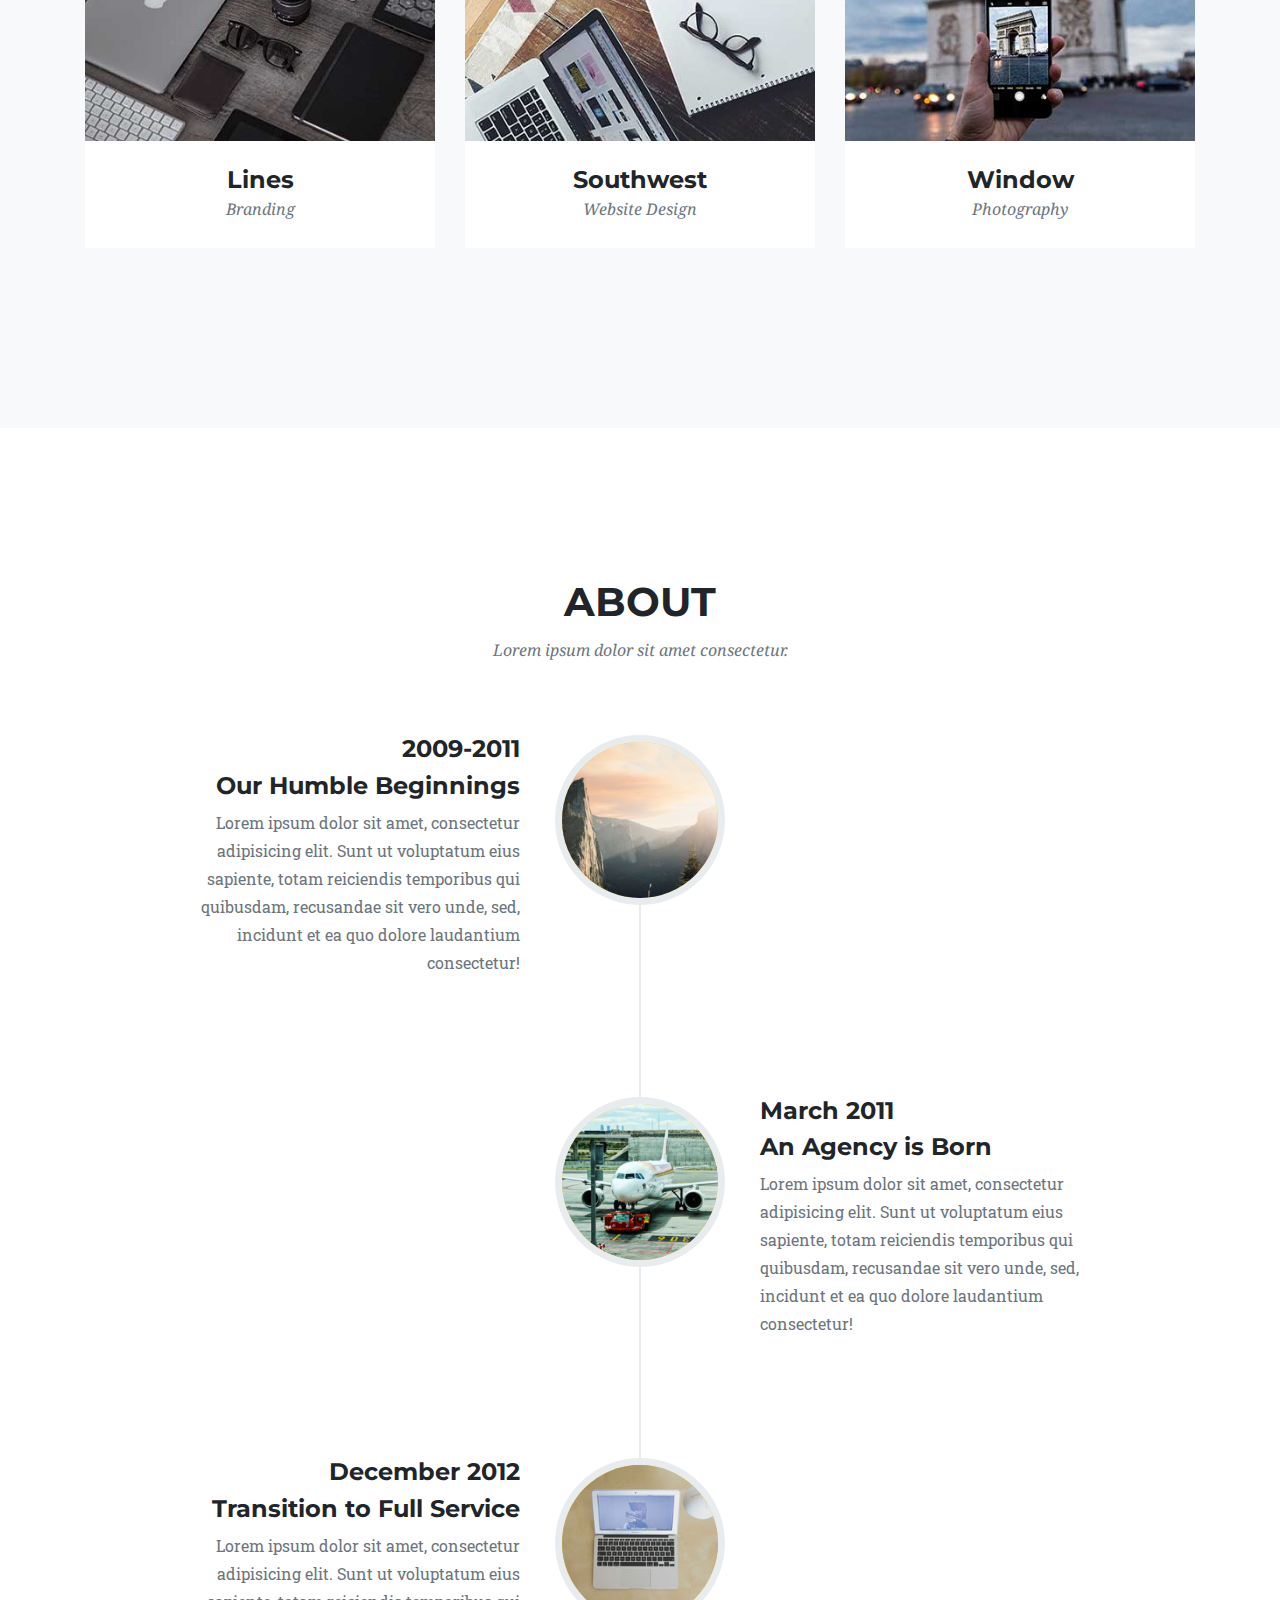
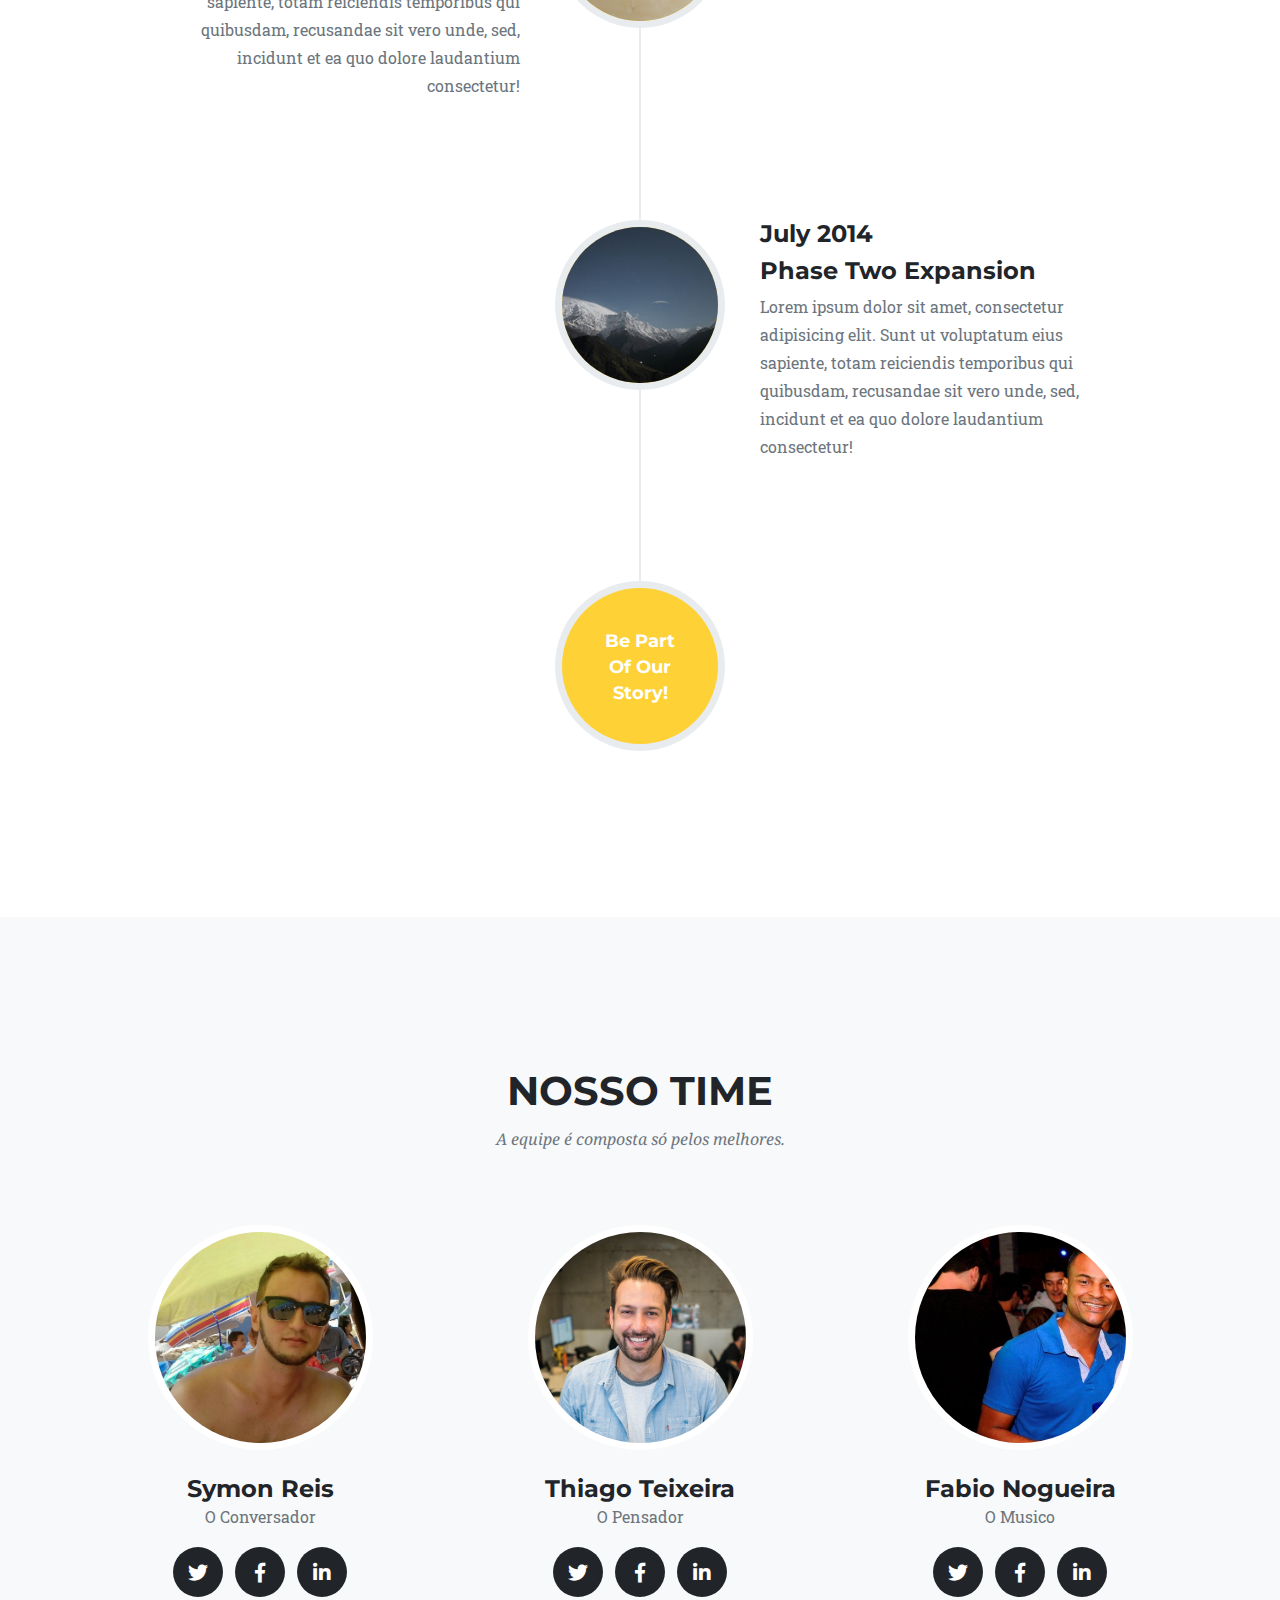
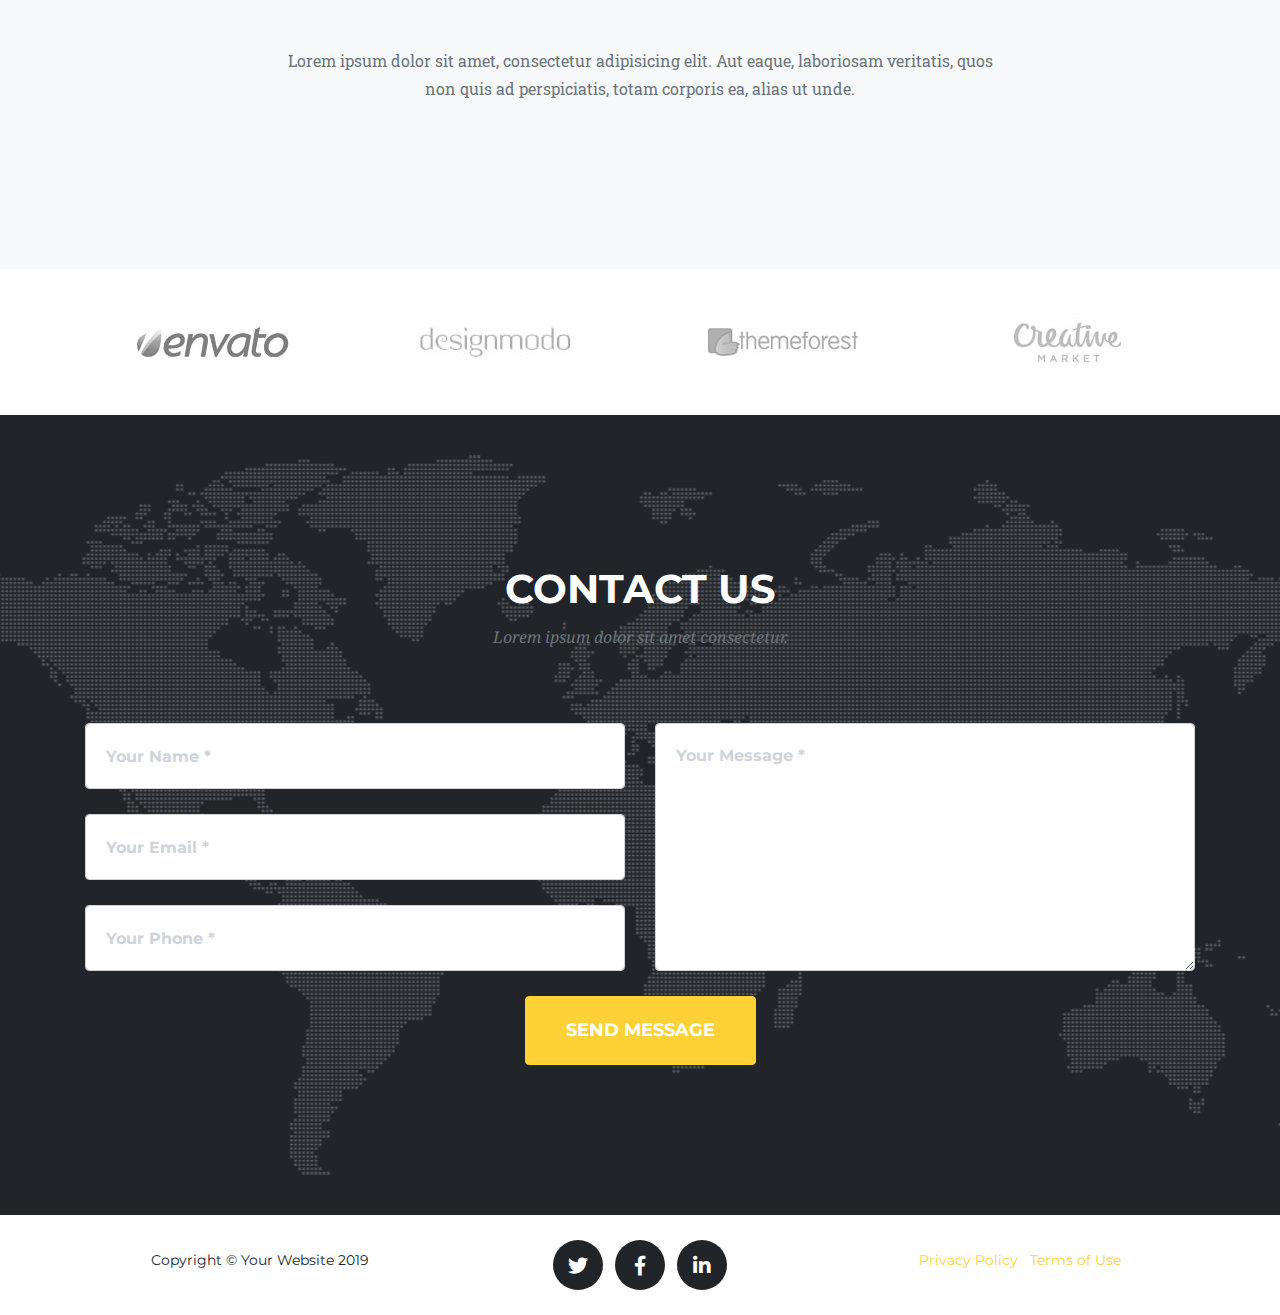
==== commit 608ce75a: "add javascript on Header" ====
--- a/index.html
+++ b/index.html
@@ -58,7 +58,7 @@
   </nav>
 
   <!-- Header -->
-  <header class="masthead">
+  <header class="masthead div1">
     <div class="container">
       <div class="intro-text">
 
@@ -706,6 +706,7 @@
 
   <!-- Custom scripts for this template -->
   <script src="js/agency.min.js"></script>
+  <script src="js/laprataScript.js"></script>
 
 </body>
 
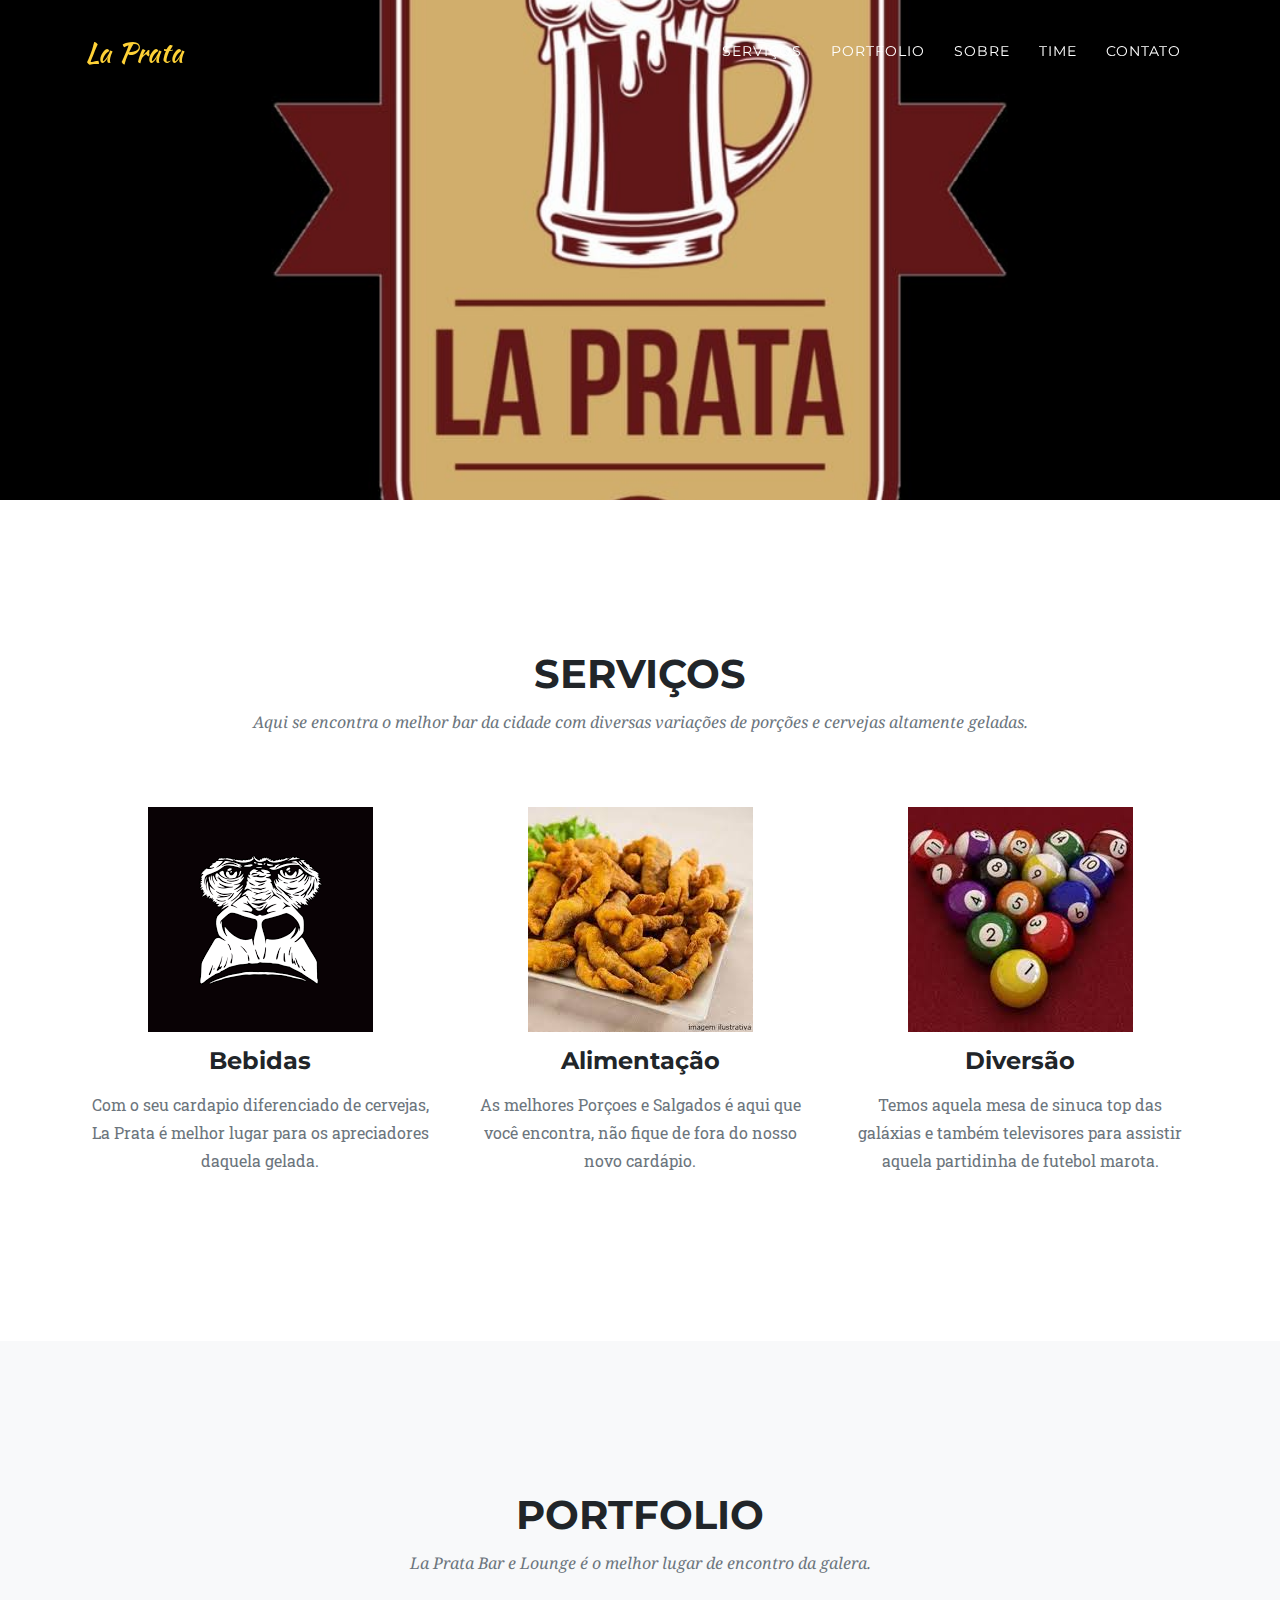
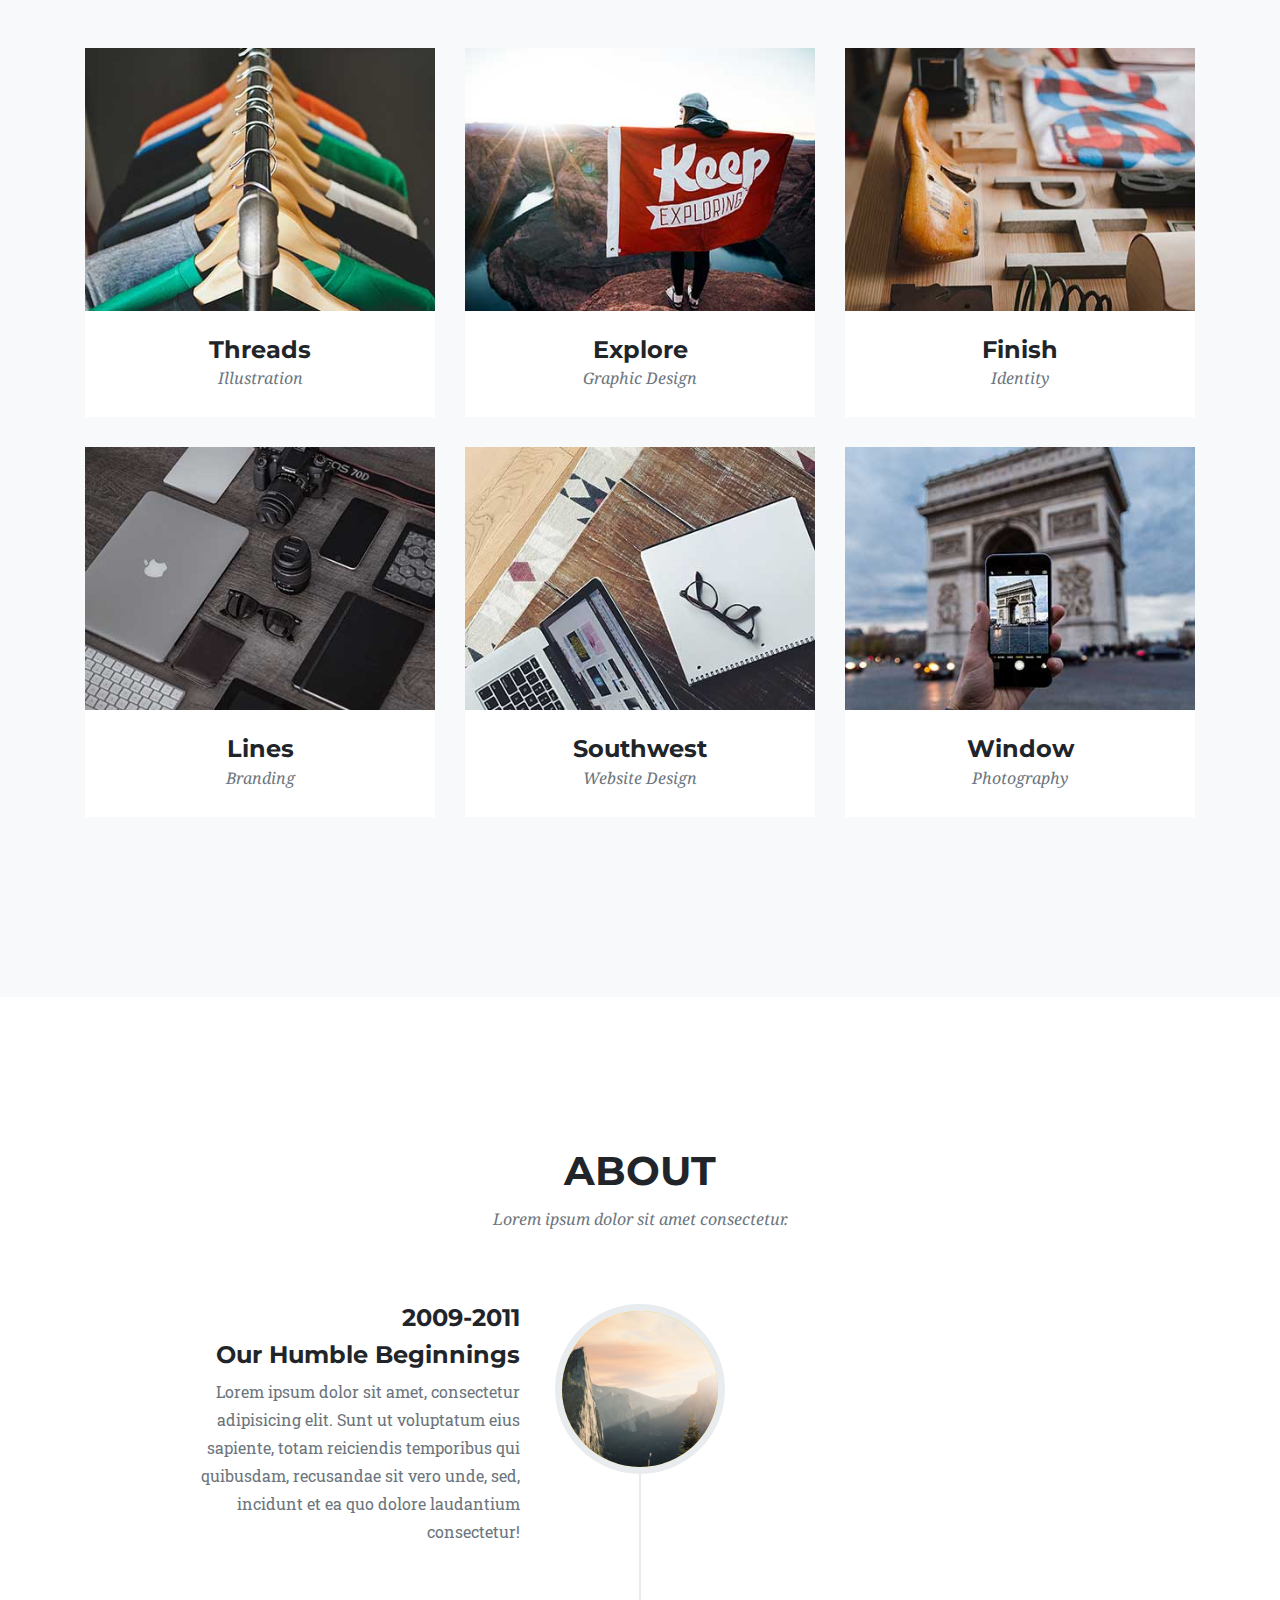
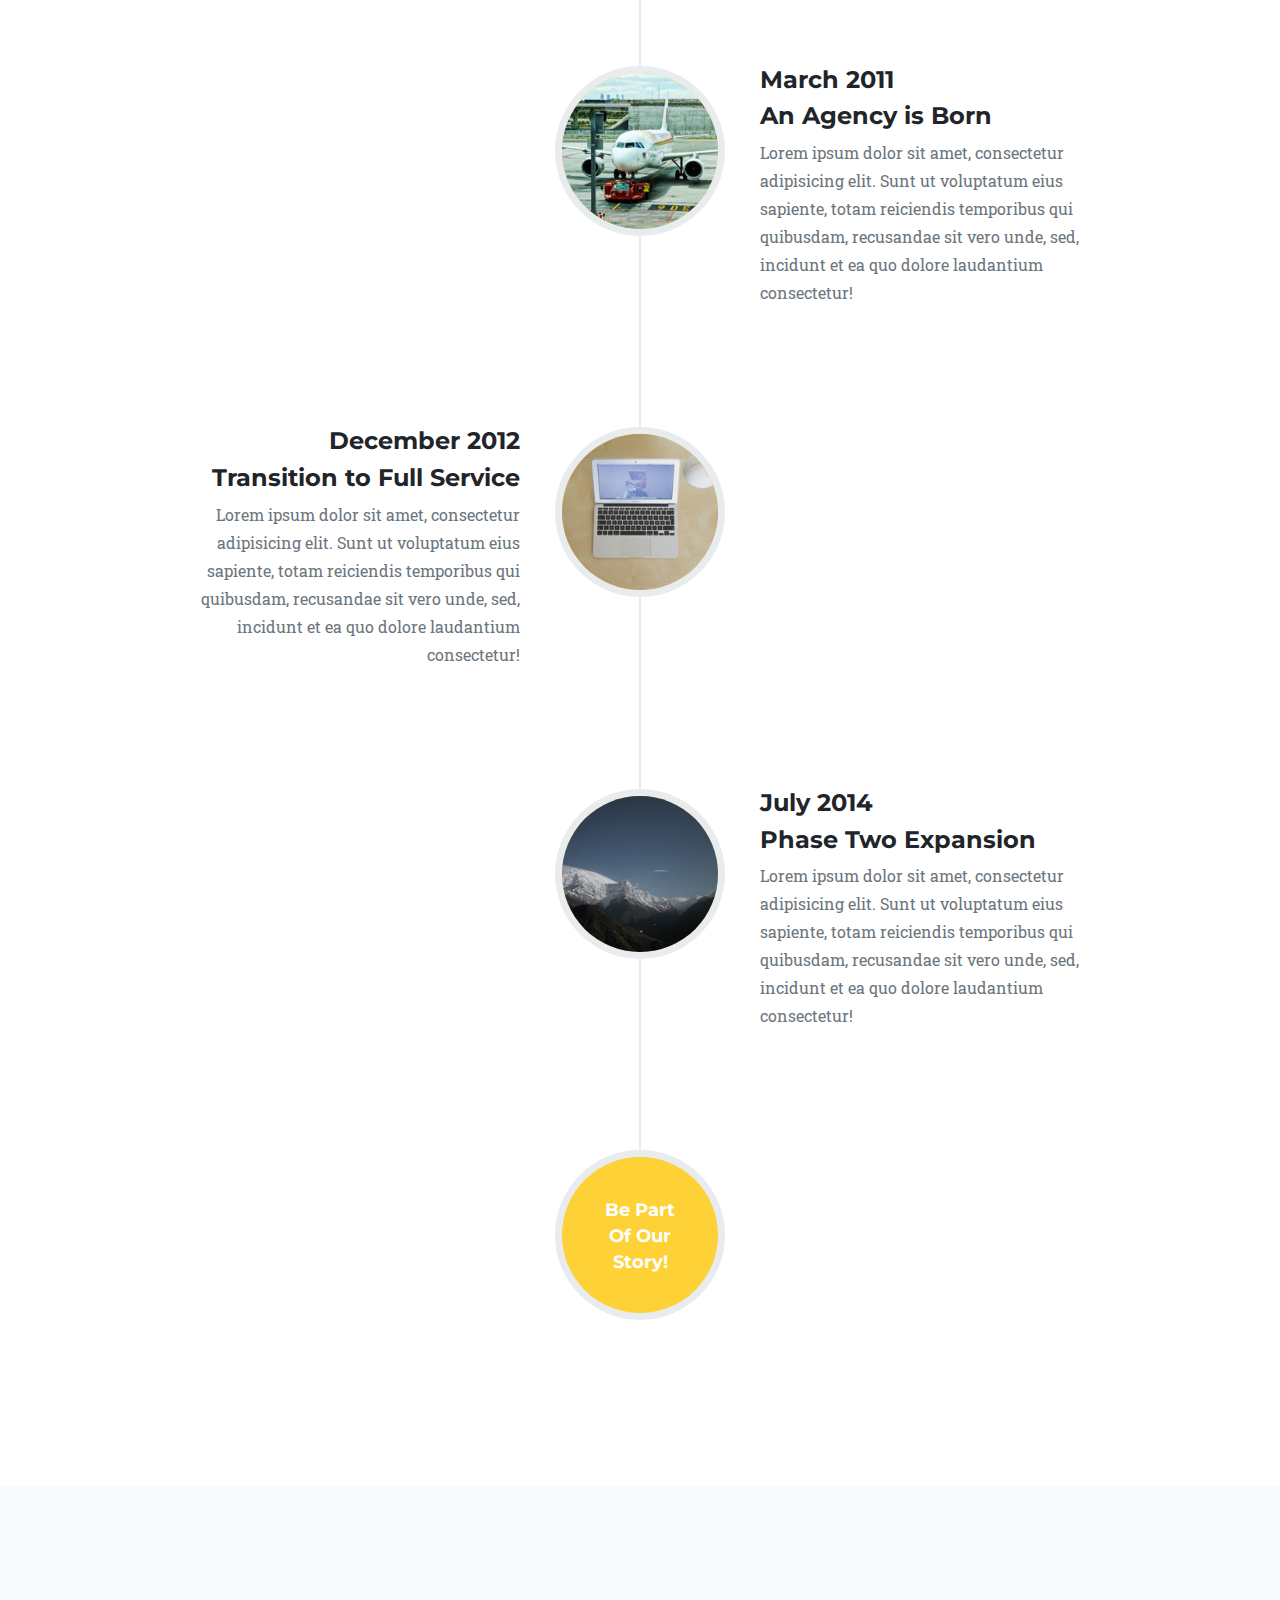
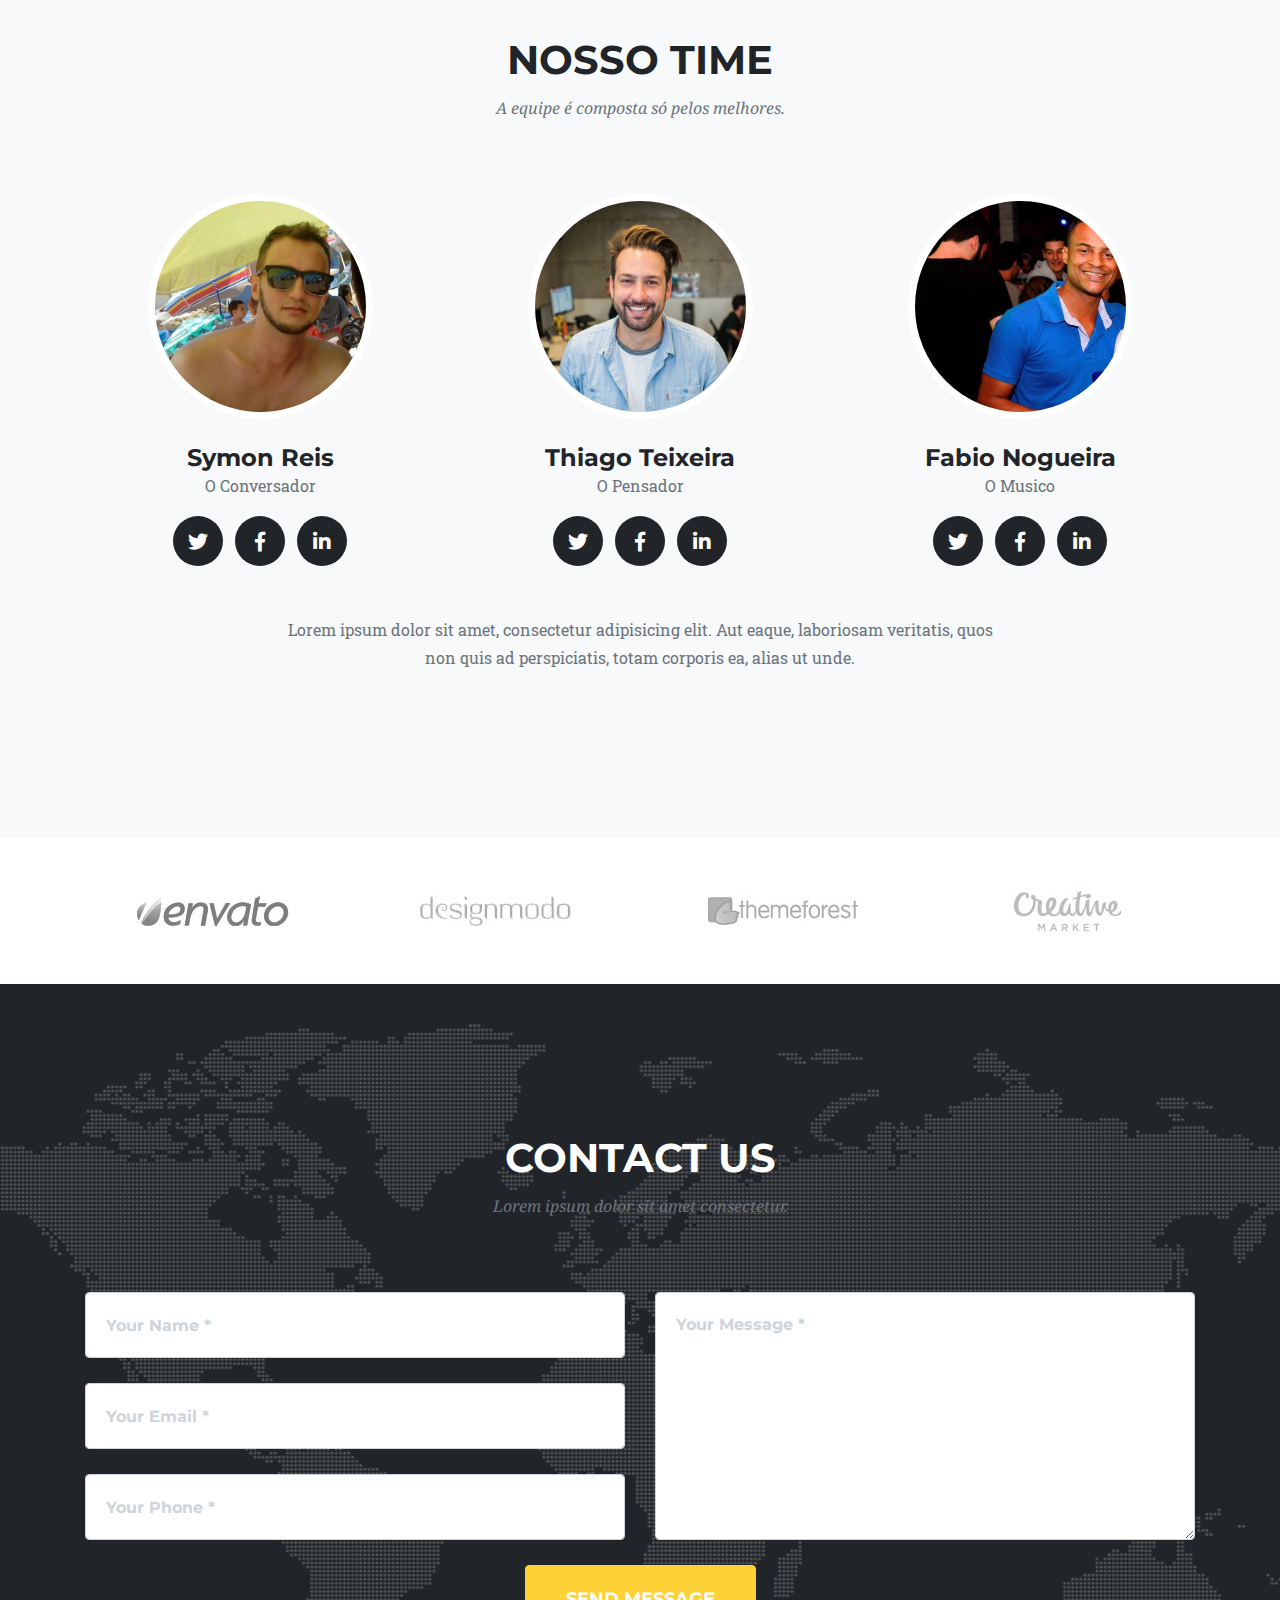
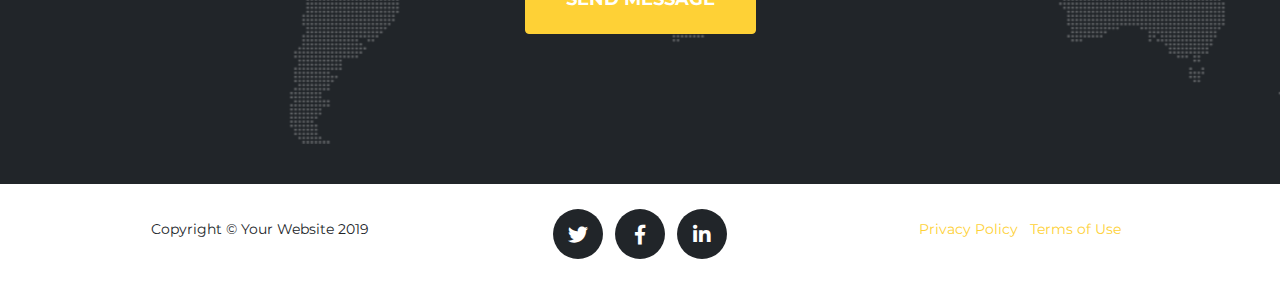
==== commit 3077e3be: "Modify pictures and css" ====
--- a/index.html
+++ b/index.html
@@ -38,19 +38,19 @@
       <div class="collapse navbar-collapse" id="navbarResponsive">
         <ul class="navbar-nav text-uppercase ml-auto">
           <li class="nav-item">
-            <a class="nav-link js-scroll-trigger" href="#services">Services</a>
+            <a class="nav-link js-scroll-trigger" href="#services">Serviços</a>
           </li>
           <li class="nav-item">
             <a class="nav-link js-scroll-trigger" href="#portfolio">Portfolio</a>
           </li>
           <li class="nav-item">
-            <a class="nav-link js-scroll-trigger" href="#about">About</a>
+            <a class="nav-link js-scroll-trigger" href="#about">Sobre</a>
           </li>
           <li class="nav-item">
-            <a class="nav-link js-scroll-trigger" href="#team">Team</a>
+            <a class="nav-link js-scroll-trigger" href="#team">Time</a>
           </li>
           <li class="nav-item">
-            <a class="nav-link js-scroll-trigger" href="#contact">Contact</a>
+            <a class="nav-link js-scroll-trigger" href="#contact">Contato</a>
           </li>
         </ul>
       </div>
@@ -58,7 +58,7 @@
   </nav>
 
   <!-- Header -->
-  <header class="masthead div1">
+  <header class="masthead ">
     <div class="container">
       <div class="intro-text">
 
@@ -68,37 +68,30 @@
 
   <!-- Services -->
   <section id="services">
-    <div class="container">
+    <div class="container" >
       <div class="row">
         <div class="col-lg-12 text-center">
           <h2 class="section-heading text-uppercase">Serviços</h2>
-          <h3 class="section-subheading text-muted">Lorem ipsum dolor sit amet consectetur.</h3>
+          <h3 class="section-subheading text-muted">Aqui se encontra o melhor bar da cidade com diversas variações de porções e cervejas altamente geladas.</h3>
         </div>
       </div>
       <div class="row text-center">
         <div class="col-md-4">
-          <span class="fa-stack fa-4x">
-            <i class="fas fa-circle fa-stack-2x text-primary"></i>
-            <i class="fas fa-shopping-cart fa-stack-1x fa-inverse"></i>
-          </span>
-          <h4 class="service-heading">E-Commerce</h4>
-          <p class="text-muted">Lorem ipsum dolor sit amet, consectetur adipisicing elit. Minima maxime quam architecto quo inventore harum ex magni, dicta impedit.</p>
+          
+            <img src="img/portfolio/Gorillaz.png" alt="">
+          
+          <h4 class="service-heading">Bebidas</h4>
+          <p class="text-muted">Com o seu cardapio diferenciado de cervejas, La Prata é melhor lugar para os apreciadores daquela gelada.</p>
         </div>
         <div class="col-md-4">
-          <span class="fa-stack fa-4x">
-            <i class="fas fa-circle fa-stack-2x text-primary"></i>
-            <i class="fas fa-laptop fa-stack-1x fa-inverse"></i>
-          </span>
-          <h4 class="service-heading">Responsive Design</h4>
-          <p class="text-muted">Lorem ipsum dolor sit amet, consectetur adipisicing elit. Minima maxime quam architecto quo inventore harum ex magni, dicta impedit.</p>
+            <img src="img/portfolio/porcao.jpg" alt="">
+          <h4 class="service-heading">Alimentação</h4>
+          <p class="text-muted">As melhores Porçoes e Salgados é aqui que você encontra, não fique de fora do nosso novo cardápio.</p>
         </div>
         <div class="col-md-4">
-          <span class="fa-stack fa-4x">
-            <i class="fas fa-circle fa-stack-2x text-primary"></i>
-            <i class="fas fa-lock fa-stack-1x fa-inverse"></i>
-          </span>
-          <h4 class="service-heading">Web Security</h4>
-          <p class="text-muted">Lorem ipsum dolor sit amet, consectetur adipisicing elit. Minima maxime quam architecto quo inventore harum ex magni, dicta impedit.</p>
+          <img src="img/portfolio/sinuca.jpg" alt="">
+          <h4 class="service-heading">Diversão</h4>
+          <p class="text-muted">Temos aquela mesa de sinuca top das galáxias e também televisores para assistir aquela partidinha de futebol marota.</p>
         </div>
       </div>
     </div>
@@ -110,7 +103,7 @@
       <div class="row">
         <div class="col-lg-12 text-center">
           <h2 class="section-heading text-uppercase">Portfolio</h2>
-          <h3 class="section-subheading text-muted">Lorem ipsum dolor sit amet consectetur.</h3>
+          <h3 class="section-subheading text-muted">La Prata Bar e Lounge é o melhor lugar de encontro da galera.</h3>
         </div>
       </div>
       <div class="row">
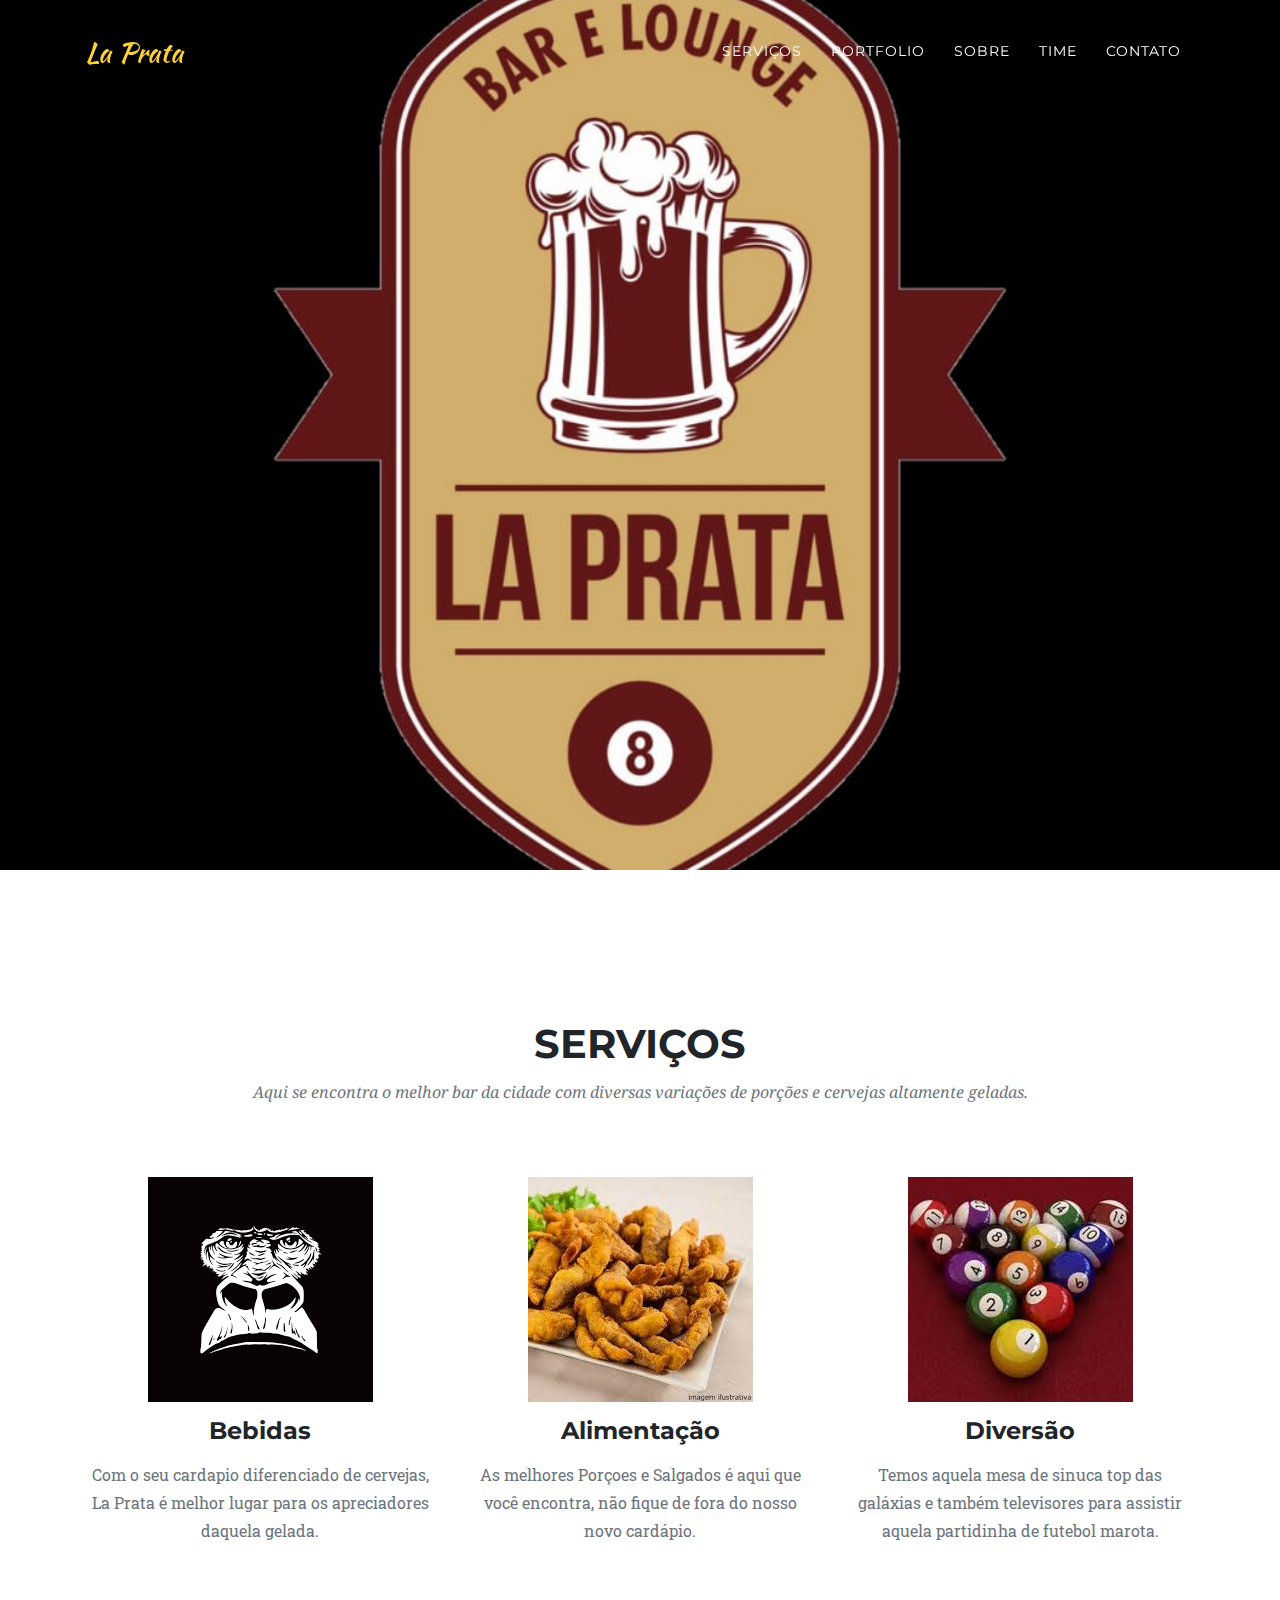
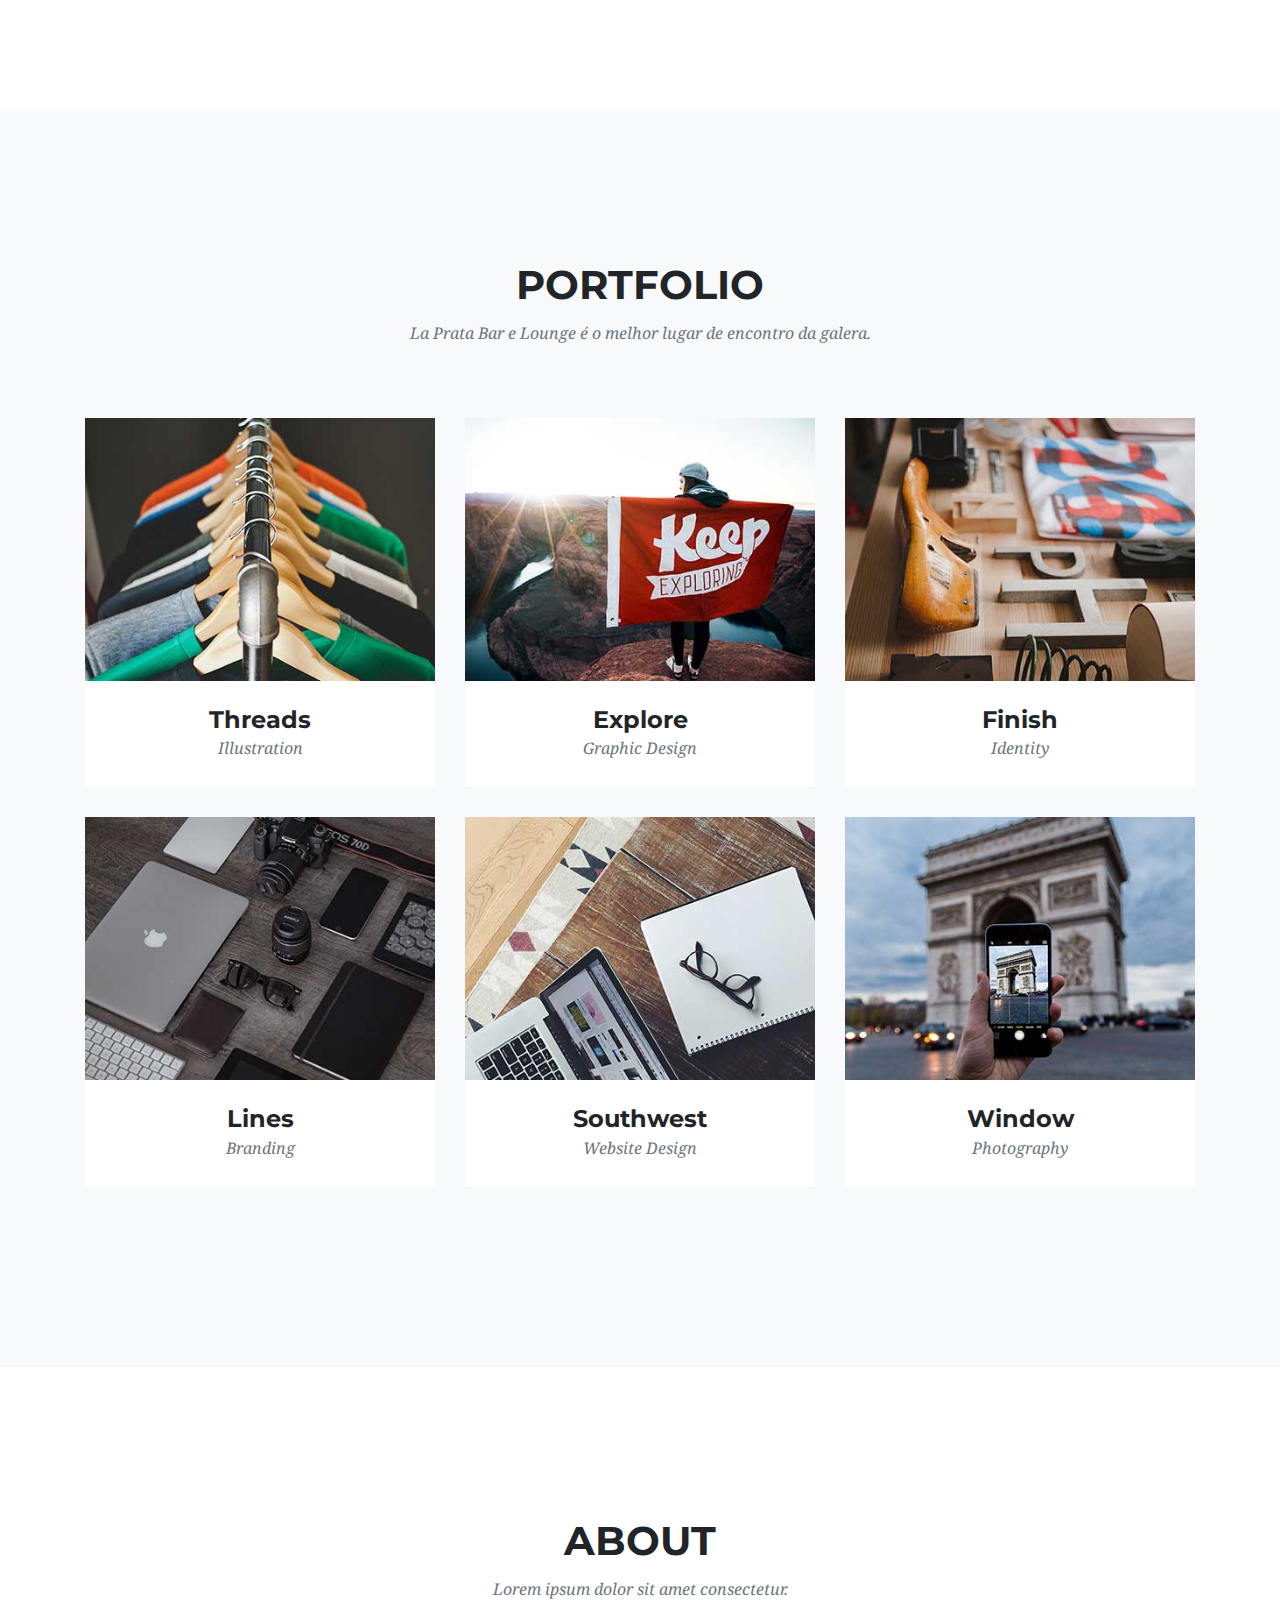
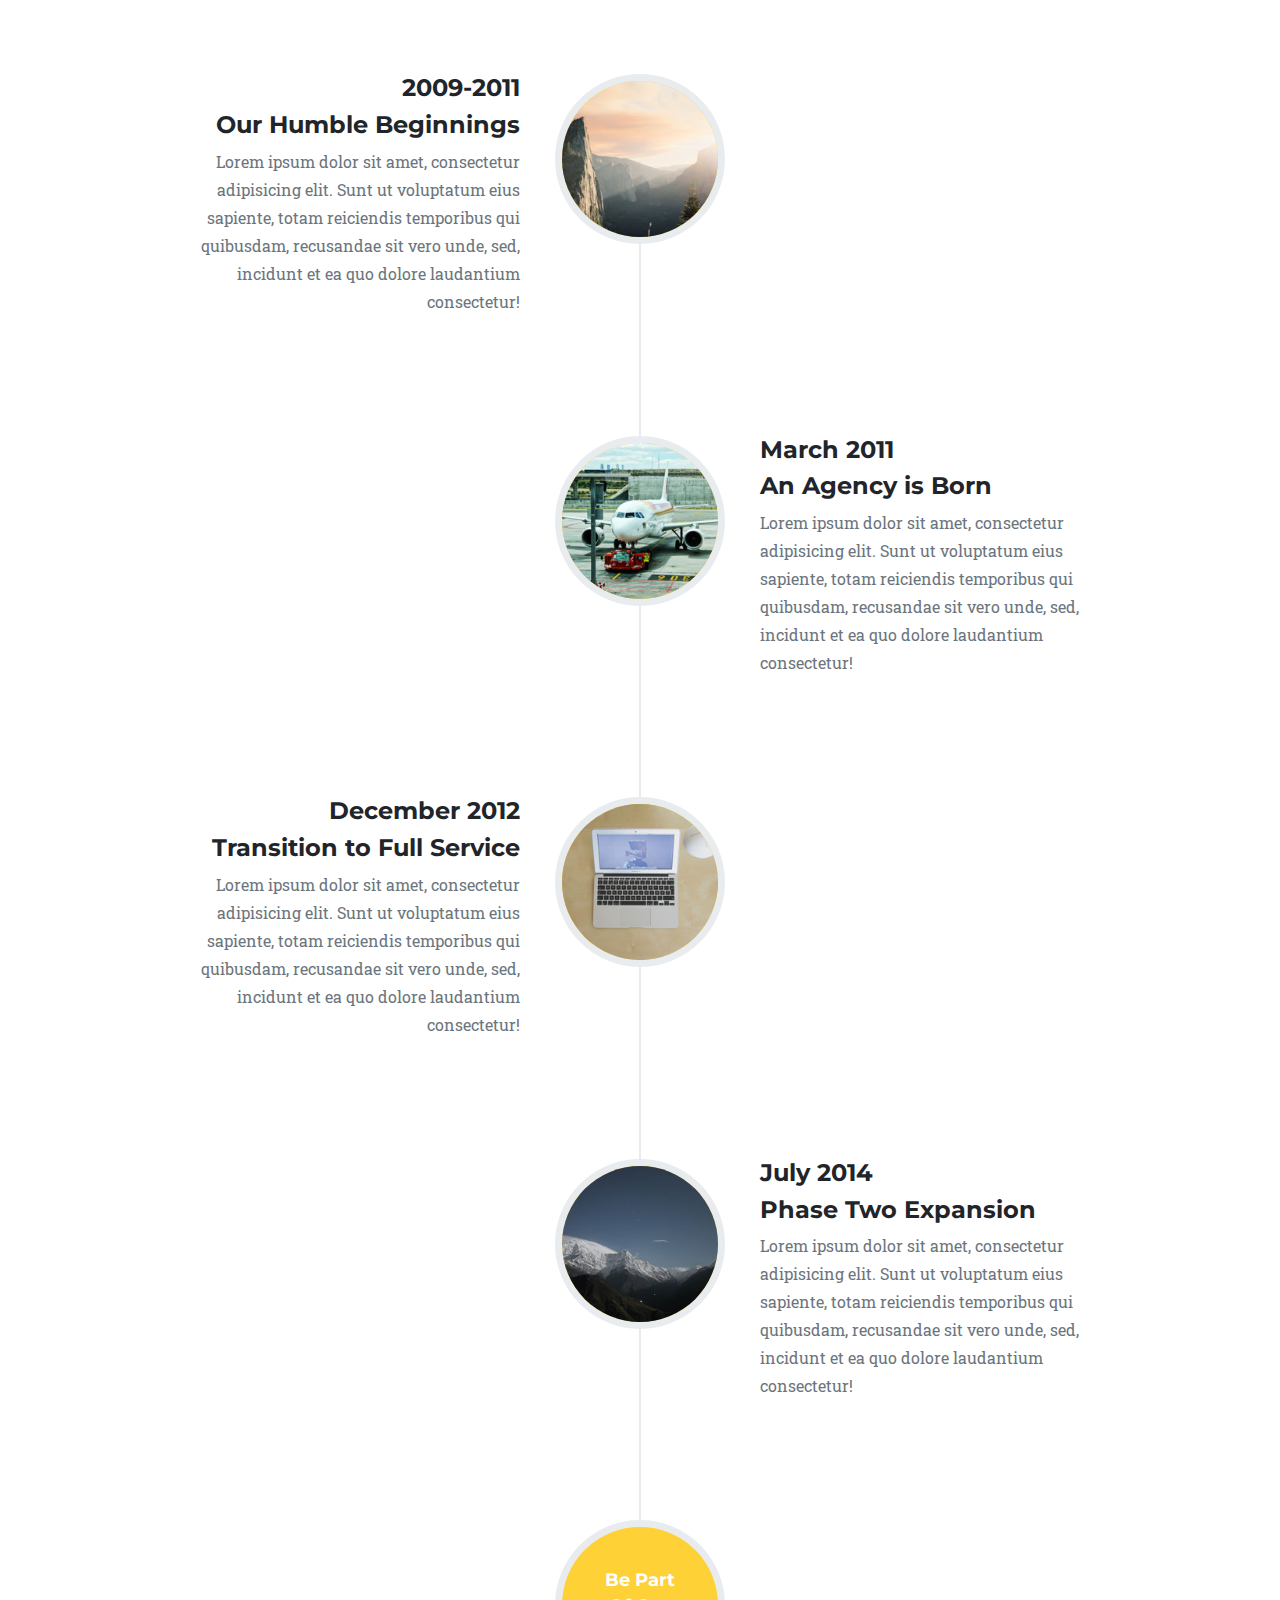
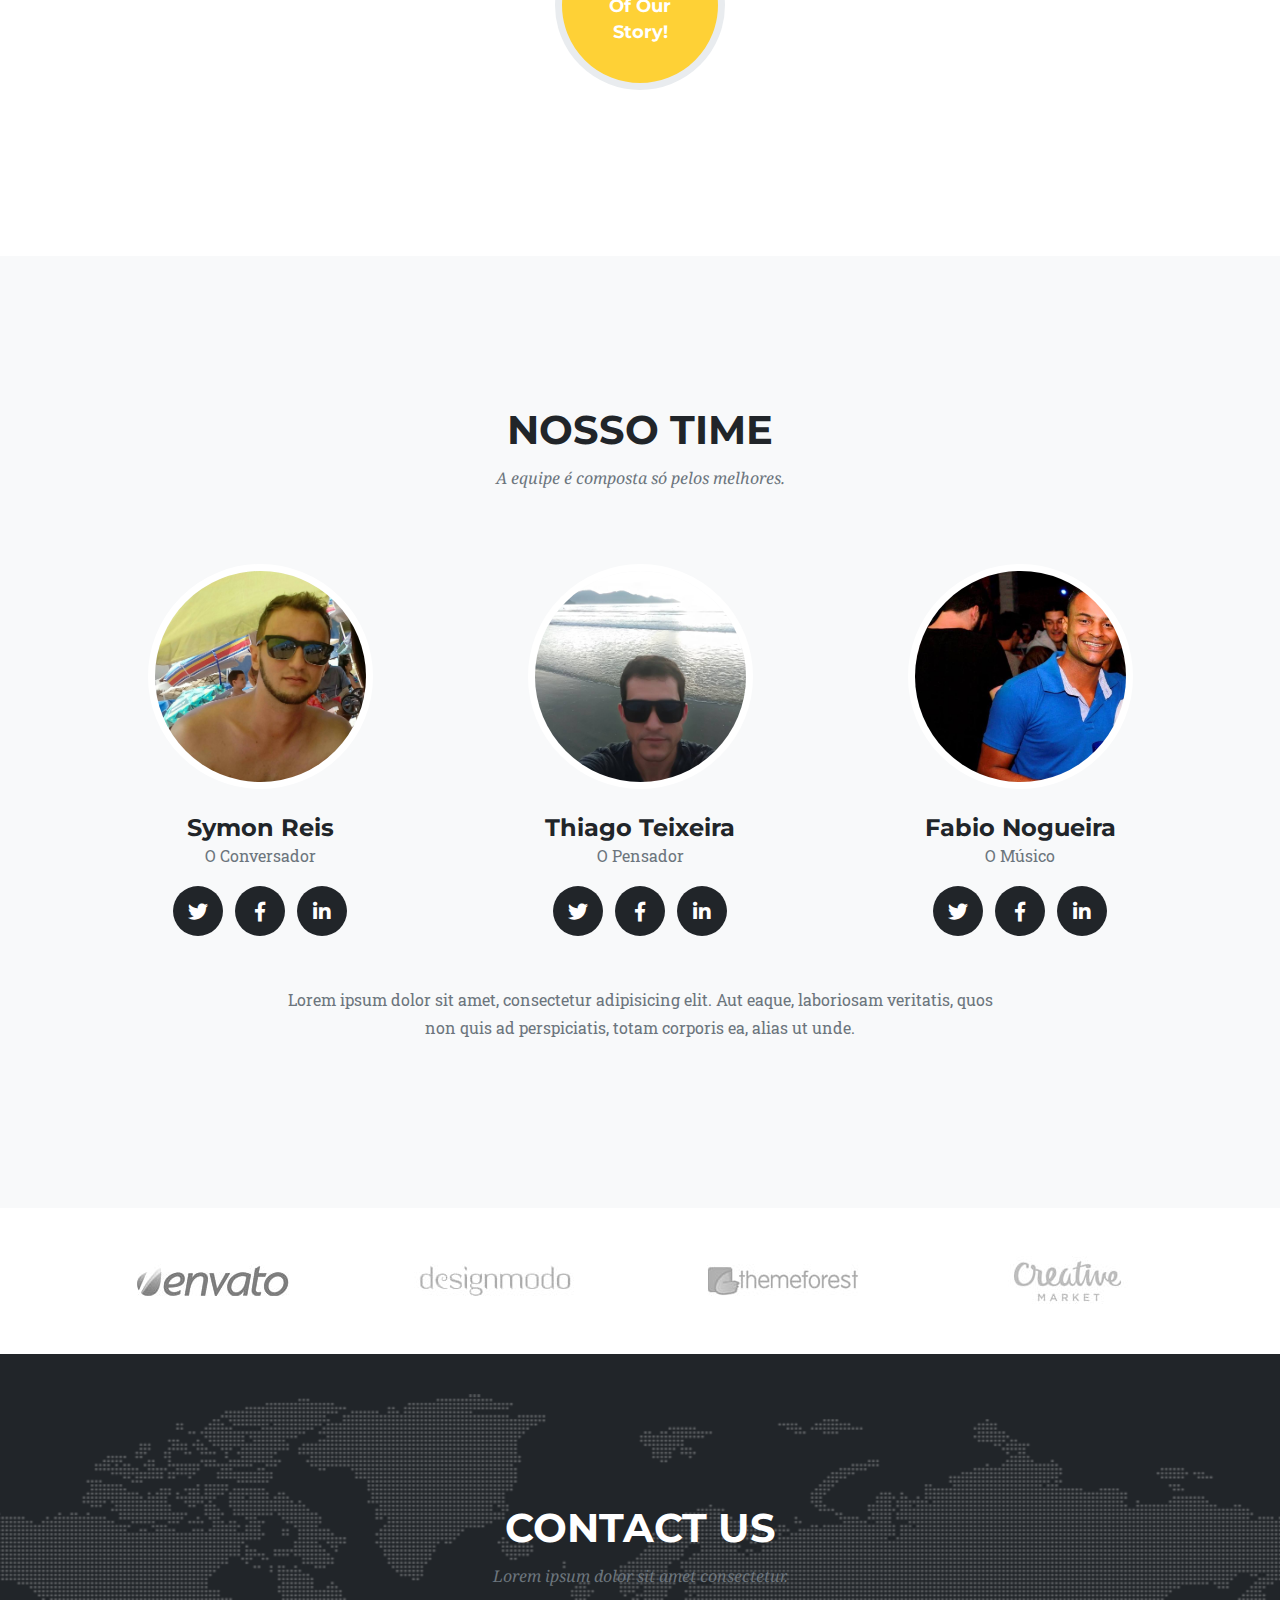
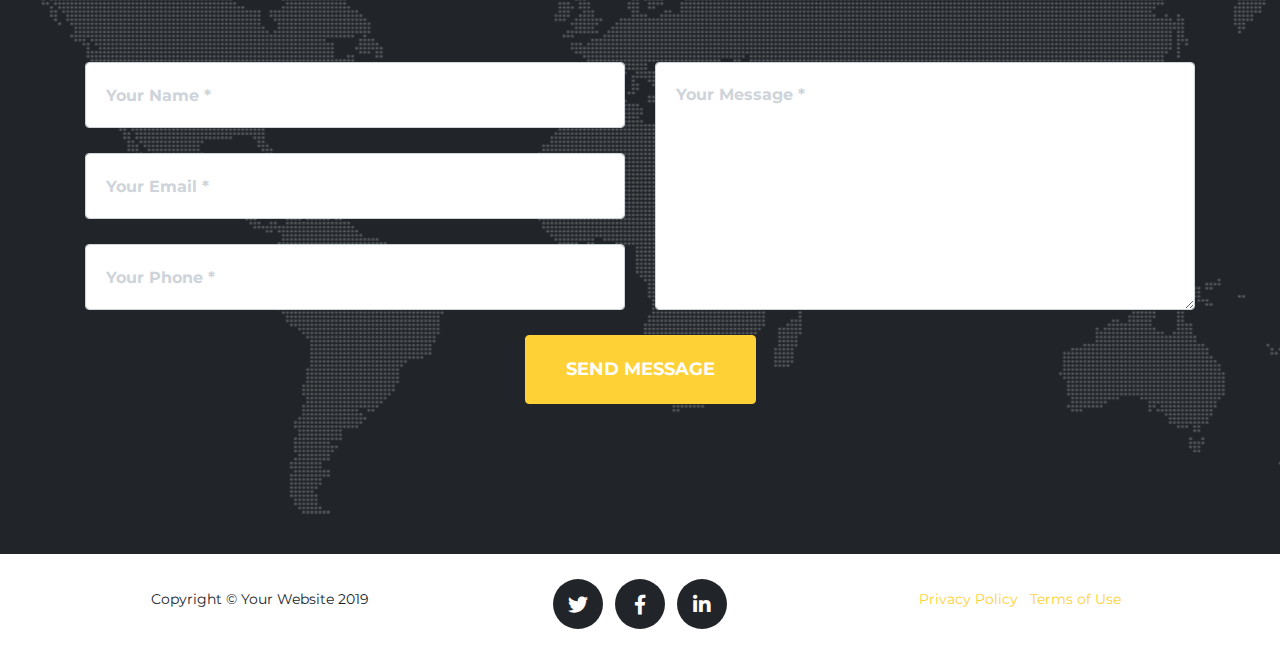
==== commit d828c2ea: "modify pictures and add pictures team" ====
--- a/index.html
+++ b/index.html
@@ -312,7 +312,7 @@
         </div>
         <div class="col-sm-4">
           <div class="team-member">
-            <img class="mx-auto rounded-circle" src="img/team/2.jpg" alt="">
+            <img class="mx-auto rounded-circle" src="img/team/Thiago.jpg" alt="">
             <h4>Thiago Teixeira</h4>
             <p class="text-muted">O Pensador</p>
             <ul class="list-inline social-buttons">
@@ -338,7 +338,7 @@
           <div class="team-member">
             <img class="mx-auto rounded-circle" src="img/team/fabio.jpg" alt="">
             <h4>Fabio Nogueira</h4>
-            <p class="text-muted">O Musico </p>
+            <p class="text-muted">O Músico </p>
             <ul class="list-inline social-buttons">
               <li class="list-inline-item">
                 <a href="#">
--- a/css/agency.min.css
+++ b/css/agency.min.css
@@ -2,4 +2,4 @@
  * Start Bootstrap - Agency v5.0.7 (https://startbootstrap.com/template-overviews/agency)
  * Copyright 2013-2019 Start Bootstrap
  * Licensed under MIT (https://github.com/BlackrockDigital/startbootstrap-agency/blob/master/LICENSE)
- */body{overflow-x:hidden;font-family:'Roboto Slab',-apple-system,BlinkMacSystemFont,'Segoe UI',Roboto,'Helvetica Neue',Arial,sans-serif,'Apple Color Emoji','Segoe UI Emoji','Segoe UI Symbol','Noto Color Emoji'}p{line-height:1.75}a{color:#fed136}a:hover{color:#fec503}.text-primary{color:#fed136!important}h1,h2,h3,h4,h5,h6{font-weight:700;font-family:Montserrat,-apple-system,BlinkMacSystemFont,'Segoe UI',Roboto,'Helvetica Neue',Arial,sans-serif,'Apple Color Emoji','Segoe UI Emoji','Segoe UI Symbol','Noto Color Emoji'}section{padding:100px 0}section h2.section-heading{font-size:40px;margin-top:0;margin-bottom:15px}section h3.section-subheading{font-size:16px;font-weight:400;font-style:italic;margin-bottom:75px;text-transform:none;font-family:'Droid Serif',-apple-system,BlinkMacSystemFont,'Segoe UI',Roboto,'Helvetica Neue',Arial,sans-serif,'Apple Color Emoji','Segoe UI Emoji','Segoe UI Symbol','Noto Color Emoji'}@media (min-width:768px){section{padding:150px 0}}.btn{font-family:Montserrat,-apple-system,BlinkMacSystemFont,'Segoe UI',Roboto,'Helvetica Neue',Arial,sans-serif,'Apple Color Emoji','Segoe UI Emoji','Segoe UI Symbol','Noto Color Emoji';font-weight:700}.btn-xl{font-size:18px;padding:20px 40px}.btn-primary{background-color:#fed136;border-color:#fed136}.btn-primary:active,.btn-primary:focus,.btn-primary:hover{background-color:#fec810!important;border-color:#fec810!important;color:#fff}.btn-primary:active,.btn-primary:focus{-webkit-box-shadow:0 0 0 .2rem rgba(254,209,55,.5)!important;box-shadow:0 0 0 .2rem rgba(254,209,55,.5)!important}::selection{background:#fed136;text-shadow:none}img::selection{background:0 0}img::-moz-selection{background:0 0}#mainNav{background-color:#212529}#mainNav .navbar-toggler{font-size:12px;right:0;padding:13px;text-transform:uppercase;color:#fff;border:0;background-color:#fed136;font-family:Montserrat,-apple-system,BlinkMacSystemFont,'Segoe UI',Roboto,'Helvetica Neue',Arial,sans-serif,'Apple Color Emoji','Segoe UI Emoji','Segoe UI Symbol','Noto Color Emoji'}#mainNav .navbar-brand{color:#fed136;font-family:'Kaushan Script',-apple-system,BlinkMacSystemFont,'Segoe UI',Roboto,'Helvetica Neue',Arial,sans-serif,'Apple Color Emoji','Segoe UI Emoji','Segoe UI Symbol','Noto Color Emoji'}#mainNav .navbar-brand.active,#mainNav .navbar-brand:active,#mainNav .navbar-brand:focus,#mainNav .navbar-brand:hover{color:#fec503}#mainNav .navbar-nav .nav-item .nav-link{font-size:90%;font-weight:400;padding:.75em 0;letter-spacing:1px;color:#fff;font-family:Montserrat,-apple-system,BlinkMacSystemFont,'Segoe UI',Roboto,'Helvetica Neue',Arial,sans-serif,'Apple Color Emoji','Segoe UI Emoji','Segoe UI Symbol','Noto Color Emoji'}#mainNav .navbar-nav .nav-item .nav-link.active,#mainNav .navbar-nav .nav-item .nav-link:hover{color:#fed136}@media (min-width:992px){#mainNav{padding-top:25px;padding-bottom:25px;-webkit-transition:padding-top .3s,padding-bottom .3s;transition:padding-top .3s,padding-bottom .3s;border:none;background-color:transparent}#mainNav .navbar-brand{font-size:1.75em;-webkit-transition:all .3s;transition:all .3s}#mainNav .navbar-nav .nav-item .nav-link{padding:1.1em 1em!important}#mainNav.navbar-shrink{padding-top:0;padding-bottom:0;background-color:#212529}#mainNav.navbar-shrink .navbar-brand{font-size:1.25em;padding:12px 0}}header.masthead{text-align:center;color:#fff;background-image:url(../img/laprata.jpeg);background-repeat:no-repeat;background-attachment:scroll;background-position:center center;background-size:cover}header.masthead .intro-text{padding-top:150px;padding-bottom:100px}header.masthead .intro-text .intro-lead-in{font-size:22px;font-style:italic;line-height:22px;margin-bottom:25px;font-family:'Droid Serif',-apple-system,BlinkMacSystemFont,'Segoe UI',Roboto,'Helvetica Neue',Arial,sans-serif,'Apple Color Emoji','Segoe UI Emoji','Segoe UI Symbol','Noto Color Emoji'}header.masthead .intro-text .intro-heading{font-size:50px;font-weight:700;line-height:50px;margin-bottom:25px;font-family:Montserrat,-apple-system,BlinkMacSystemFont,'Segoe UI',Roboto,'Helvetica Neue',Arial,sans-serif,'Apple Color Emoji','Segoe UI Emoji','Segoe UI Symbol','Noto Color Emoji'}@media (min-width:768px){header.masthead .intro-text{padding-top:300px;padding-bottom:200px}header.masthead .intro-text .intro-lead-in{font-size:40px;font-style:italic;line-height:40px;margin-bottom:25px;font-family:'Droid Serif',-apple-system,BlinkMacSystemFont,'Segoe UI',Roboto,'Helvetica Neue',Arial,sans-serif,'Apple Color Emoji','Segoe UI Emoji','Segoe UI Symbol','Noto Color Emoji'}header.masthead .intro-text .intro-heading{font-size:75px;font-weight:700;line-height:75px;margin-bottom:50px;font-family:Montserrat,-apple-system,BlinkMacSystemFont,'Segoe UI',Roboto,'Helvetica Neue',Arial,sans-serif,'Apple Color Emoji','Segoe UI Emoji','Segoe UI Symbol','Noto Color Emoji'}}.service-heading{margin:15px 0;text-transform:none}#portfolio .portfolio-item{right:0;margin:0 0 15px}#portfolio .portfolio-item .portfolio-link{position:relative;display:block;max-width:400px;margin:0 auto;cursor:pointer}#portfolio .portfolio-item .portfolio-link .portfolio-hover{position:absolute;width:100%;height:100%;-webkit-transition:all ease .5s;transition:all ease .5s;opacity:0;background:rgba(254,209,54,.9)}#portfolio .portfolio-item .portfolio-link .portfolio-hover:hover{opacity:1}#portfolio .portfolio-item .portfolio-link .portfolio-hover .portfolio-hover-content{font-size:20px;position:absolute;top:50%;width:100%;height:20px;margin-top:-12px;text-align:center;color:#fff}#portfolio .portfolio-item .portfolio-link .portfolio-hover .portfolio-hover-content i{margin-top:-12px}#portfolio .portfolio-item .portfolio-link .portfolio-hover .portfolio-hover-content h3,#portfolio .portfolio-item .portfolio-link .portfolio-hover .portfolio-hover-content h4{margin:0}#portfolio .portfolio-item .portfolio-caption{max-width:400px;margin:0 auto;padding:25px;text-align:center;background-color:#fff}#portfolio .portfolio-item .portfolio-caption h4{margin:0;text-transform:none}#portfolio .portfolio-item .portfolio-caption p{font-size:16px;font-style:italic;margin:0;font-family:'Droid Serif',-apple-system,BlinkMacSystemFont,'Segoe UI',Roboto,'Helvetica Neue',Arial,sans-serif,'Apple Color Emoji','Segoe UI Emoji','Segoe UI Symbol','Noto Color Emoji'}#portfolio *{z-index:2}@media (min-width:767px){#portfolio .portfolio-item{margin:0 0 30px}}.portfolio-modal{padding-right:0!important}.portfolio-modal .modal-dialog{margin:1rem;max-width:100vw}.portfolio-modal .modal-content{padding:100px 0;text-align:center}.portfolio-modal .modal-content h2{font-size:3em;margin-bottom:15px}.portfolio-modal .modal-content p{margin-bottom:30px}.portfolio-modal .modal-content p.item-intro{font-size:16px;font-style:italic;margin:20px 0 30px;font-family:'Droid Serif',-apple-system,BlinkMacSystemFont,'Segoe UI',Roboto,'Helvetica Neue',Arial,sans-serif,'Apple Color Emoji','Segoe UI Emoji','Segoe UI Symbol','Noto Color Emoji'}.portfolio-modal .modal-content ul.list-inline{margin-top:0;margin-bottom:30px}.portfolio-modal .modal-content img{margin-bottom:30px}.portfolio-modal .modal-content button{cursor:pointer}.portfolio-modal .close-modal{position:absolute;top:25px;right:25px;width:75px;height:75px;cursor:pointer;background-color:transparent}.portfolio-modal .close-modal:hover{opacity:.3}.portfolio-modal .close-modal .lr{z-index:1051;width:1px;height:75px;margin-left:35px;-webkit-transform:rotate(45deg);transform:rotate(45deg);background-color:#212529}.portfolio-modal .close-modal .lr .rl{z-index:1052;width:1px;height:75px;-webkit-transform:rotate(90deg);transform:rotate(90deg);background-color:#212529}.timeline{position:relative;padding:0;list-style:none}.timeline:before{position:absolute;top:0;bottom:0;left:40px;width:2px;margin-left:-1.5px;content:'';background-color:#e9ecef}.timeline>li{position:relative;min-height:50px;margin-bottom:50px}.timeline>li:after,.timeline>li:before{display:table;content:' '}.timeline>li:after{clear:both}.timeline>li .timeline-panel{position:relative;float:right;width:100%;padding:0 20px 0 100px;text-align:left}.timeline>li .timeline-panel:before{right:auto;left:-15px;border-right-width:15px;border-left-width:0}.timeline>li .timeline-panel:after{right:auto;left:-14px;border-right-width:14px;border-left-width:0}.timeline>li .timeline-image{position:absolute;z-index:100;left:0;width:80px;height:80px;margin-left:0;text-align:center;color:#fff;border:7px solid #e9ecef;border-radius:100%;background-color:#fed136}.timeline>li .timeline-image h4{font-size:10px;line-height:14px;margin-top:12px}.timeline>li.timeline-inverted>.timeline-panel{float:right;padding:0 20px 0 100px;text-align:left}.timeline>li.timeline-inverted>.timeline-panel:before{right:auto;left:-15px;border-right-width:15px;border-left-width:0}.timeline>li.timeline-inverted>.timeline-panel:after{right:auto;left:-14px;border-right-width:14px;border-left-width:0}.timeline>li:last-child{margin-bottom:0}.timeline .timeline-heading h4{margin-top:0;color:inherit}.timeline .timeline-heading h4.subheading{text-transform:none}.timeline .timeline-body>p,.timeline .timeline-body>ul{margin-bottom:0}@media (min-width:768px){.timeline:before{left:50%}.timeline>li{min-height:100px;margin-bottom:100px}.timeline>li .timeline-panel{float:left;width:41%;padding:0 20px 20px 30px;text-align:right}.timeline>li .timeline-image{left:50%;width:100px;height:100px;margin-left:-50px}.timeline>li .timeline-image h4{font-size:13px;line-height:18px;margin-top:16px}.timeline>li.timeline-inverted>.timeline-panel{float:right;padding:0 30px 20px 20px;text-align:left}}@media (min-width:992px){.timeline>li{min-height:150px}.timeline>li .timeline-panel{padding:0 20px 20px}.timeline>li .timeline-image{width:150px;height:150px;margin-left:-75px}.timeline>li .timeline-image h4{font-size:18px;line-height:26px;margin-top:30px}.timeline>li.timeline-inverted>.timeline-panel{padding:0 20px 20px}}@media (min-width:1200px){.timeline>li{min-height:170px}.timeline>li .timeline-panel{padding:0 20px 20px 100px}.timeline>li .timeline-image{width:170px;height:170px;margin-left:-85px}.timeline>li .timeline-image h4{margin-top:40px}.timeline>li.timeline-inverted>.timeline-panel{padding:0 100px 20px 20px}}.team-member{margin-bottom:50px;text-align:center}.team-member img{width:225px;height:225px;border:7px solid #fff}.team-member h4{margin-top:25px;margin-bottom:0;text-transform:none}.team-member p{margin-top:0}section#contact{background-color:#212529;background-image:url(../img/map-image.png);background-repeat:no-repeat;background-position:center}section#contact .section-heading{color:#fff}section#contact .form-group{margin-bottom:25px}section#contact .form-group input,section#contact .form-group textarea{padding:20px}section#contact .form-group input.form-control{height:auto}section#contact .form-group textarea.form-control{height:248px}section#contact .form-control:focus{border-color:#fed136;-webkit-box-shadow:none;box-shadow:none}section#contact ::-webkit-input-placeholder{font-weight:700;color:#ced4da;font-family:Montserrat,-apple-system,BlinkMacSystemFont,'Segoe UI',Roboto,'Helvetica Neue',Arial,sans-serif,'Apple Color Emoji','Segoe UI Emoji','Segoe UI Symbol','Noto Color Emoji'}section#contact :-moz-placeholder{font-weight:700;color:#ced4da;font-family:Montserrat,-apple-system,BlinkMacSystemFont,'Segoe UI',Roboto,'Helvetica Neue',Arial,sans-serif,'Apple Color Emoji','Segoe UI Emoji','Segoe UI Symbol','Noto Color Emoji'}section#contact ::-moz-placeholder{font-weight:700;color:#ced4da;font-family:Montserrat,-apple-system,BlinkMacSystemFont,'Segoe UI',Roboto,'Helvetica Neue',Arial,sans-serif,'Apple Color Emoji','Segoe UI Emoji','Segoe UI Symbol','Noto Color Emoji'}section#contact :-ms-input-placeholder{font-weight:700;color:#ced4da;font-family:Montserrat,-apple-system,BlinkMacSystemFont,'Segoe UI',Roboto,'Helvetica Neue',Arial,sans-serif,'Apple Color Emoji','Segoe UI Emoji','Segoe UI Symbol','Noto Color Emoji'}footer{padding:25px 0;text-align:center}footer span.copyright{font-size:90%;line-height:40px;text-transform:none;font-family:Montserrat,-apple-system,BlinkMacSystemFont,'Segoe UI',Roboto,'Helvetica Neue',Arial,sans-serif,'Apple Color Emoji','Segoe UI Emoji','Segoe UI Symbol','Noto Color Emoji'}footer ul.quicklinks{font-size:90%;line-height:40px;margin-bottom:0;text-transform:none;font-family:Montserrat,-apple-system,BlinkMacSystemFont,'Segoe UI',Roboto,'Helvetica Neue',Arial,sans-serif,'Apple Color Emoji','Segoe UI Emoji','Segoe UI Symbol','Noto Color Emoji'}ul.social-buttons{margin-bottom:0}ul.social-buttons li a{font-size:20px;line-height:50px;display:block;width:50px;height:50px;-webkit-transition:all .3s;transition:all .3s;color:#fff;border-radius:100%;outline:0;background-color:#212529}ul.social-buttons li a:active,ul.social-buttons li a:focus,ul.social-buttons li a:hover{background-color:#fed136}+ */body{overflow-x:hidden;font-family:'Roboto Slab',-apple-system,BlinkMacSystemFont,'Segoe UI',Roboto,'Helvetica Neue',Arial,sans-serif,'Apple Color Emoji','Segoe UI Emoji','Segoe UI Symbol','Noto Color Emoji'}p{line-height:1.75}a{color:#fed136}a:hover{color:#fec503}.text-primary{color:#fed136!important}h1,h2,h3,h4,h5,h6{font-weight:700;font-family:Montserrat,-apple-system,BlinkMacSystemFont,'Segoe UI',Roboto,'Helvetica Neue',Arial,sans-serif,'Apple Color Emoji','Segoe UI Emoji','Segoe UI Symbol','Noto Color Emoji'}section{padding:100px 0}section h2.section-heading{font-size:40px;margin-top:0;margin-bottom:15px}section h3.section-subheading{font-size:16px;font-weight:400;font-style:italic;margin-bottom:75px;text-transform:none;font-family:'Droid Serif',-apple-system,BlinkMacSystemFont,'Segoe UI',Roboto,'Helvetica Neue',Arial,sans-serif,'Apple Color Emoji','Segoe UI Emoji','Segoe UI Symbol','Noto Color Emoji'}@media (min-width:768px){section{padding:150px 0}}.btn{font-family:Montserrat,-apple-system,BlinkMacSystemFont,'Segoe UI',Roboto,'Helvetica Neue',Arial,sans-serif,'Apple Color Emoji','Segoe UI Emoji','Segoe UI Symbol','Noto Color Emoji';font-weight:700}.btn-xl{font-size:18px;padding:20px 40px}.btn-primary{background-color:#fed136;border-color:#fed136}.btn-primary:active,.btn-primary:focus,.btn-primary:hover{background-color:#fec810!important;border-color:#fec810!important;color:#fff}.btn-primary:active,.btn-primary:focus{-webkit-box-shadow:0 0 0 .2rem rgba(254,209,55,.5)!important;box-shadow:0 0 0 .2rem rgba(254,209,55,.5)!important}::selection{background:#fed136;text-shadow:none}img::selection{background:0 0}img::-moz-selection{background:0 0}#mainNav{background-color:#212529}#mainNav .navbar-toggler{font-size:12px;right:0;padding:13px;text-transform:uppercase;color:#fff;border:0;background-color:#fed136;font-family:Montserrat,-apple-system,BlinkMacSystemFont,'Segoe UI',Roboto,'Helvetica Neue',Arial,sans-serif,'Apple Color Emoji','Segoe UI Emoji','Segoe UI Symbol','Noto Color Emoji'}#mainNav .navbar-brand{color:#fed136;font-family:'Kaushan Script',-apple-system,BlinkMacSystemFont,'Segoe UI',Roboto,'Helvetica Neue',Arial,sans-serif,'Apple Color Emoji','Segoe UI Emoji','Segoe UI Symbol','Noto Color Emoji'}#mainNav .navbar-brand.active,#mainNav .navbar-brand:active,#mainNav .navbar-brand:focus,#mainNav .navbar-brand:hover{color:#fec503}#mainNav .navbar-nav .nav-item .nav-link{font-size:90%;font-weight:400;padding:.75em 0;letter-spacing:1px;color:#fff;font-family:Montserrat,-apple-system,BlinkMacSystemFont,'Segoe UI',Roboto,'Helvetica Neue',Arial,sans-serif,'Apple Color Emoji','Segoe UI Emoji','Segoe UI Symbol','Noto Color Emoji'}#mainNav .navbar-nav .nav-item .nav-link.active,#mainNav .navbar-nav .nav-item .nav-link:hover{color:#fed136}@media (min-width:992px){#mainNav{padding-top:25px;padding-bottom:25px;-webkit-transition:padding-top .3s,padding-bottom .3s;transition:padding-top .3s,padding-bottom .3s;border:none;background-color:transparent}#mainNav .navbar-brand{font-size:1.75em;-webkit-transition:all .3s;transition:all .3s}#mainNav .navbar-nav .nav-item .nav-link{padding:1.1em 1em!important}#mainNav.navbar-shrink{padding-top:0;padding-bottom:0;background-color:#212529}#mainNav.navbar-shrink .navbar-brand{font-size:1.25em;padding:12px 0}}header.masthead{text-align:center;color:#fff;background-image:url(../img/laprata.jpeg);background-repeat:no-repeat;background-attachment:scroll;background-position:center center;background-size:cover; height: 870px;}header.masthead .intro-text{padding-top:150px;padding-bottom:100px}header.masthead .intro-text .intro-lead-in{font-size:22px;font-style:italic;line-height:22px;margin-bottom:25px;font-family:'Droid Serif',-apple-system,BlinkMacSystemFont,'Segoe UI',Roboto,'Helvetica Neue',Arial,sans-serif,'Apple Color Emoji','Segoe UI Emoji','Segoe UI Symbol','Noto Color Emoji'}header.masthead .intro-text .intro-heading{font-size:50px;font-weight:700;line-height:50px;margin-bottom:25px;font-family:Montserrat,-apple-system,BlinkMacSystemFont,'Segoe UI',Roboto,'Helvetica Neue',Arial,sans-serif,'Apple Color Emoji','Segoe UI Emoji','Segoe UI Symbol','Noto Color Emoji'}@media (min-width:768px){header.masthead .intro-text{padding-top:300px;padding-bottom:200px}header.masthead .intro-text .intro-lead-in{font-size:40px;font-style:italic;line-height:40px;margin-bottom:25px;font-family:'Droid Serif',-apple-system,BlinkMacSystemFont,'Segoe UI',Roboto,'Helvetica Neue',Arial,sans-serif,'Apple Color Emoji','Segoe UI Emoji','Segoe UI Symbol','Noto Color Emoji'}header.masthead .intro-text .intro-heading{font-size:75px;font-weight:700;line-height:75px;margin-bottom:50px;font-family:Montserrat,-apple-system,BlinkMacSystemFont,'Segoe UI',Roboto,'Helvetica Neue',Arial,sans-serif,'Apple Color Emoji','Segoe UI Emoji','Segoe UI Symbol','Noto Color Emoji'}}.service-heading{margin:15px 0;text-transform:none}#portfolio .portfolio-item{right:0;margin:0 0 15px}#portfolio .portfolio-item .portfolio-link{position:relative;display:block;max-width:400px;margin:0 auto;cursor:pointer}#portfolio .portfolio-item .portfolio-link .portfolio-hover{position:absolute;width:100%;height:100%;-webkit-transition:all ease .5s;transition:all ease .5s;opacity:0;background:rgba(254,209,54,.9)}#portfolio .portfolio-item .portfolio-link .portfolio-hover:hover{opacity:1}#portfolio .portfolio-item .portfolio-link .portfolio-hover .portfolio-hover-content{font-size:20px;position:absolute;top:50%;width:100%;height:20px;margin-top:-12px;text-align:center;color:#fff}#portfolio .portfolio-item .portfolio-link .portfolio-hover .portfolio-hover-content i{margin-top:-12px}#portfolio .portfolio-item .portfolio-link .portfolio-hover .portfolio-hover-content h3,#portfolio .portfolio-item .portfolio-link .portfolio-hover .portfolio-hover-content h4{margin:0}#portfolio .portfolio-item .portfolio-caption{max-width:400px;margin:0 auto;padding:25px;text-align:center;background-color:#fff}#portfolio .portfolio-item .portfolio-caption h4{margin:0;text-transform:none}#portfolio .portfolio-item .portfolio-caption p{font-size:16px;font-style:italic;margin:0;font-family:'Droid Serif',-apple-system,BlinkMacSystemFont,'Segoe UI',Roboto,'Helvetica Neue',Arial,sans-serif,'Apple Color Emoji','Segoe UI Emoji','Segoe UI Symbol','Noto Color Emoji'}#portfolio *{z-index:2}@media (min-width:767px){#portfolio .portfolio-item{margin:0 0 30px}}.portfolio-modal{padding-right:0!important}.portfolio-modal .modal-dialog{margin:1rem;max-width:100vw}.portfolio-modal .modal-content{padding:100px 0;text-align:center}.portfolio-modal .modal-content h2{font-size:3em;margin-bottom:15px}.portfolio-modal .modal-content p{margin-bottom:30px}.portfolio-modal .modal-content p.item-intro{font-size:16px;font-style:italic;margin:20px 0 30px;font-family:'Droid Serif',-apple-system,BlinkMacSystemFont,'Segoe UI',Roboto,'Helvetica Neue',Arial,sans-serif,'Apple Color Emoji','Segoe UI Emoji','Segoe UI Symbol','Noto Color Emoji'}.portfolio-modal .modal-content ul.list-inline{margin-top:0;margin-bottom:30px}.portfolio-modal .modal-content img{margin-bottom:30px}.portfolio-modal .modal-content button{cursor:pointer}.portfolio-modal .close-modal{position:absolute;top:25px;right:25px;width:75px;height:75px;cursor:pointer;background-color:transparent}.portfolio-modal .close-modal:hover{opacity:.3}.portfolio-modal .close-modal .lr{z-index:1051;width:1px;height:75px;margin-left:35px;-webkit-transform:rotate(45deg);transform:rotate(45deg);background-color:#212529}.portfolio-modal .close-modal .lr .rl{z-index:1052;width:1px;height:75px;-webkit-transform:rotate(90deg);transform:rotate(90deg);background-color:#212529}.timeline{position:relative;padding:0;list-style:none}.timeline:before{position:absolute;top:0;bottom:0;left:40px;width:2px;margin-left:-1.5px;content:'';background-color:#e9ecef}.timeline>li{position:relative;min-height:50px;margin-bottom:50px}.timeline>li:after,.timeline>li:before{display:table;content:' '}.timeline>li:after{clear:both}.timeline>li .timeline-panel{position:relative;float:right;width:100%;padding:0 20px 0 100px;text-align:left}.timeline>li .timeline-panel:before{right:auto;left:-15px;border-right-width:15px;border-left-width:0}.timeline>li .timeline-panel:after{right:auto;left:-14px;border-right-width:14px;border-left-width:0}.timeline>li .timeline-image{position:absolute;z-index:100;left:0;width:80px;height:80px;margin-left:0;text-align:center;color:#fff;border:7px solid #e9ecef;border-radius:100%;background-color:#fed136}.timeline>li .timeline-image h4{font-size:10px;line-height:14px;margin-top:12px}.timeline>li.timeline-inverted>.timeline-panel{float:right;padding:0 20px 0 100px;text-align:left}.timeline>li.timeline-inverted>.timeline-panel:before{right:auto;left:-15px;border-right-width:15px;border-left-width:0}.timeline>li.timeline-inverted>.timeline-panel:after{right:auto;left:-14px;border-right-width:14px;border-left-width:0}.timeline>li:last-child{margin-bottom:0}.timeline .timeline-heading h4{margin-top:0;color:inherit}.timeline .timeline-heading h4.subheading{text-transform:none}.timeline .timeline-body>p,.timeline .timeline-body>ul{margin-bottom:0}@media (min-width:768px){.timeline:before{left:50%}.timeline>li{min-height:100px;margin-bottom:100px}.timeline>li .timeline-panel{float:left;width:41%;padding:0 20px 20px 30px;text-align:right}.timeline>li .timeline-image{left:50%;width:100px;height:100px;margin-left:-50px}.timeline>li .timeline-image h4{font-size:13px;line-height:18px;margin-top:16px}.timeline>li.timeline-inverted>.timeline-panel{float:right;padding:0 30px 20px 20px;text-align:left}}@media (min-width:992px){.timeline>li{min-height:150px}.timeline>li .timeline-panel{padding:0 20px 20px}.timeline>li .timeline-image{width:150px;height:150px;margin-left:-75px}.timeline>li .timeline-image h4{font-size:18px;line-height:26px;margin-top:30px}.timeline>li.timeline-inverted>.timeline-panel{padding:0 20px 20px}}@media (min-width:1200px){.timeline>li{min-height:170px}.timeline>li .timeline-panel{padding:0 20px 20px 100px}.timeline>li .timeline-image{width:170px;height:170px;margin-left:-85px}.timeline>li .timeline-image h4{margin-top:40px}.timeline>li.timeline-inverted>.timeline-panel{padding:0 100px 20px 20px}}.team-member{margin-bottom:50px;text-align:center}.team-member img{width:225px;height:225px;border:7px solid #fff}.team-member h4{margin-top:25px;margin-bottom:0;text-transform:none}.team-member p{margin-top:0}section#contact{background-color:#212529;background-image:url(../img/map-image.png);background-repeat:no-repeat;background-position:center}section#contact .section-heading{color:#fff}section#contact .form-group{margin-bottom:25px}section#contact .form-group input,section#contact .form-group textarea{padding:20px}section#contact .form-group input.form-control{height:auto}section#contact .form-group textarea.form-control{height:248px}section#contact .form-control:focus{border-color:#fed136;-webkit-box-shadow:none;box-shadow:none}section#contact ::-webkit-input-placeholder{font-weight:700;color:#ced4da;font-family:Montserrat,-apple-system,BlinkMacSystemFont,'Segoe UI',Roboto,'Helvetica Neue',Arial,sans-serif,'Apple Color Emoji','Segoe UI Emoji','Segoe UI Symbol','Noto Color Emoji'}section#contact :-moz-placeholder{font-weight:700;color:#ced4da;font-family:Montserrat,-apple-system,BlinkMacSystemFont,'Segoe UI',Roboto,'Helvetica Neue',Arial,sans-serif,'Apple Color Emoji','Segoe UI Emoji','Segoe UI Symbol','Noto Color Emoji'}section#contact ::-moz-placeholder{font-weight:700;color:#ced4da;font-family:Montserrat,-apple-system,BlinkMacSystemFont,'Segoe UI',Roboto,'Helvetica Neue',Arial,sans-serif,'Apple Color Emoji','Segoe UI Emoji','Segoe UI Symbol','Noto Color Emoji'}section#contact :-ms-input-placeholder{font-weight:700;color:#ced4da;font-family:Montserrat,-apple-system,BlinkMacSystemFont,'Segoe UI',Roboto,'Helvetica Neue',Arial,sans-serif,'Apple Color Emoji','Segoe UI Emoji','Segoe UI Symbol','Noto Color Emoji'}footer{padding:25px 0;text-align:center}footer span.copyright{font-size:90%;line-height:40px;text-transform:none;font-family:Montserrat,-apple-system,BlinkMacSystemFont,'Segoe UI',Roboto,'Helvetica Neue',Arial,sans-serif,'Apple Color Emoji','Segoe UI Emoji','Segoe UI Symbol','Noto Color Emoji'}footer ul.quicklinks{font-size:90%;line-height:40px;margin-bottom:0;text-transform:none;font-family:Montserrat,-apple-system,BlinkMacSystemFont,'Segoe UI',Roboto,'Helvetica Neue',Arial,sans-serif,'Apple Color Emoji','Segoe UI Emoji','Segoe UI Symbol','Noto Color Emoji'}ul.social-buttons{margin-bottom:0}ul.social-buttons li a{font-size:20px;line-height:50px;display:block;width:50px;height:50px;-webkit-transition:all .3s;transition:all .3s;color:#fff;border-radius:100%;outline:0;background-color:#212529}ul.social-buttons li a:active,ul.social-buttons li a:focus,ul.social-buttons li a:hover{background-color:#fed136}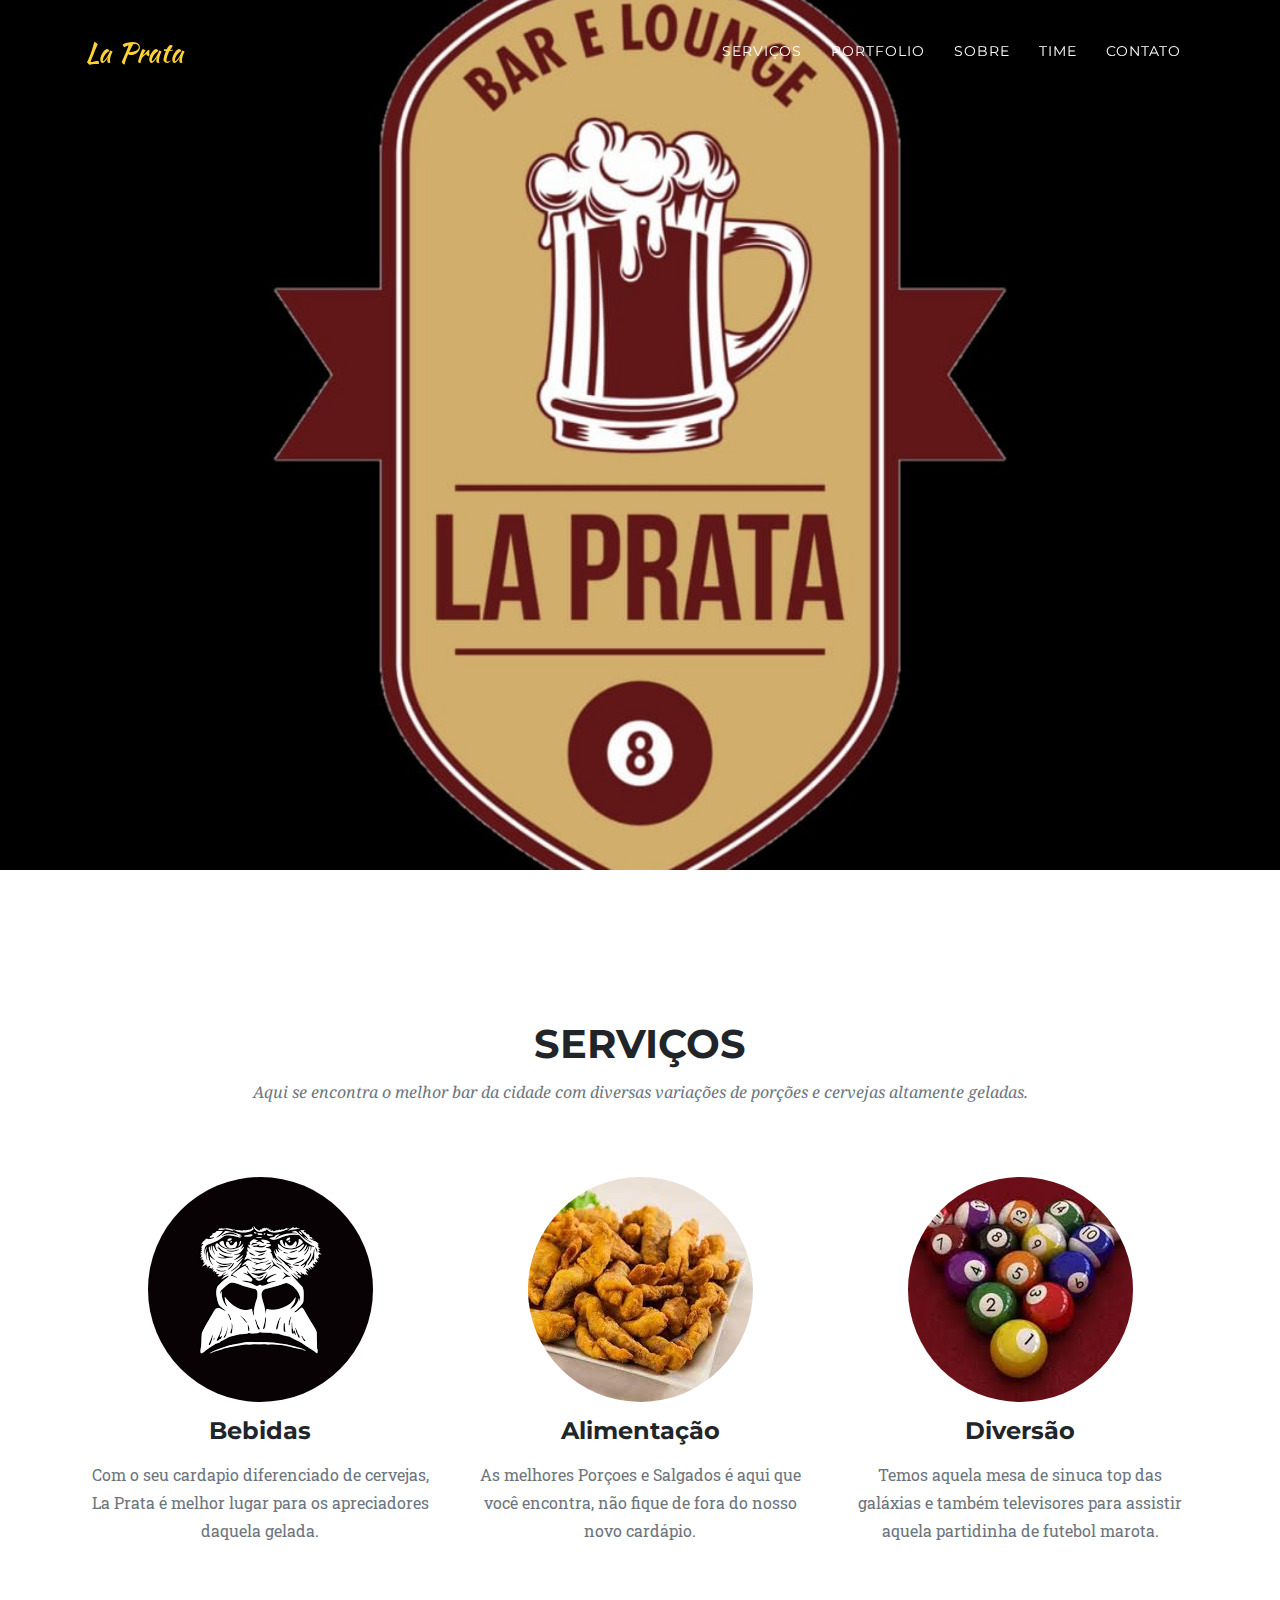
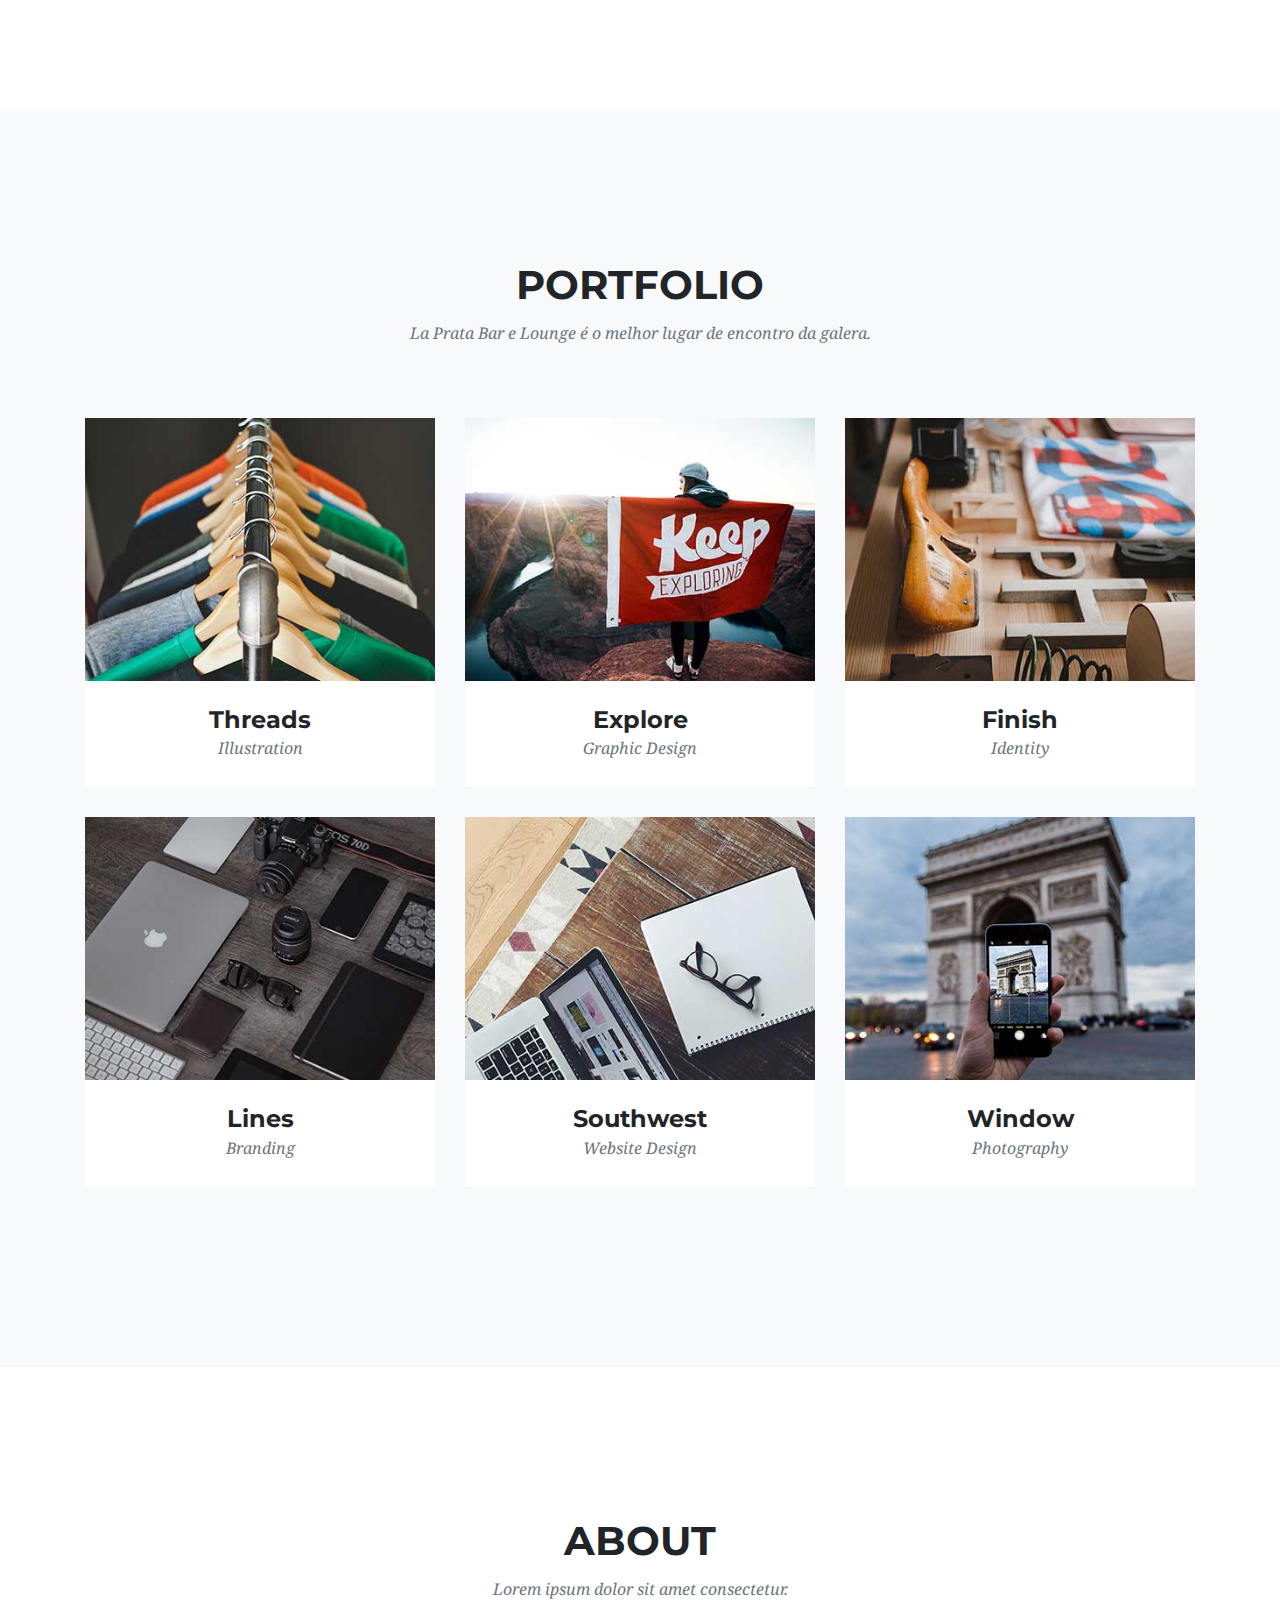
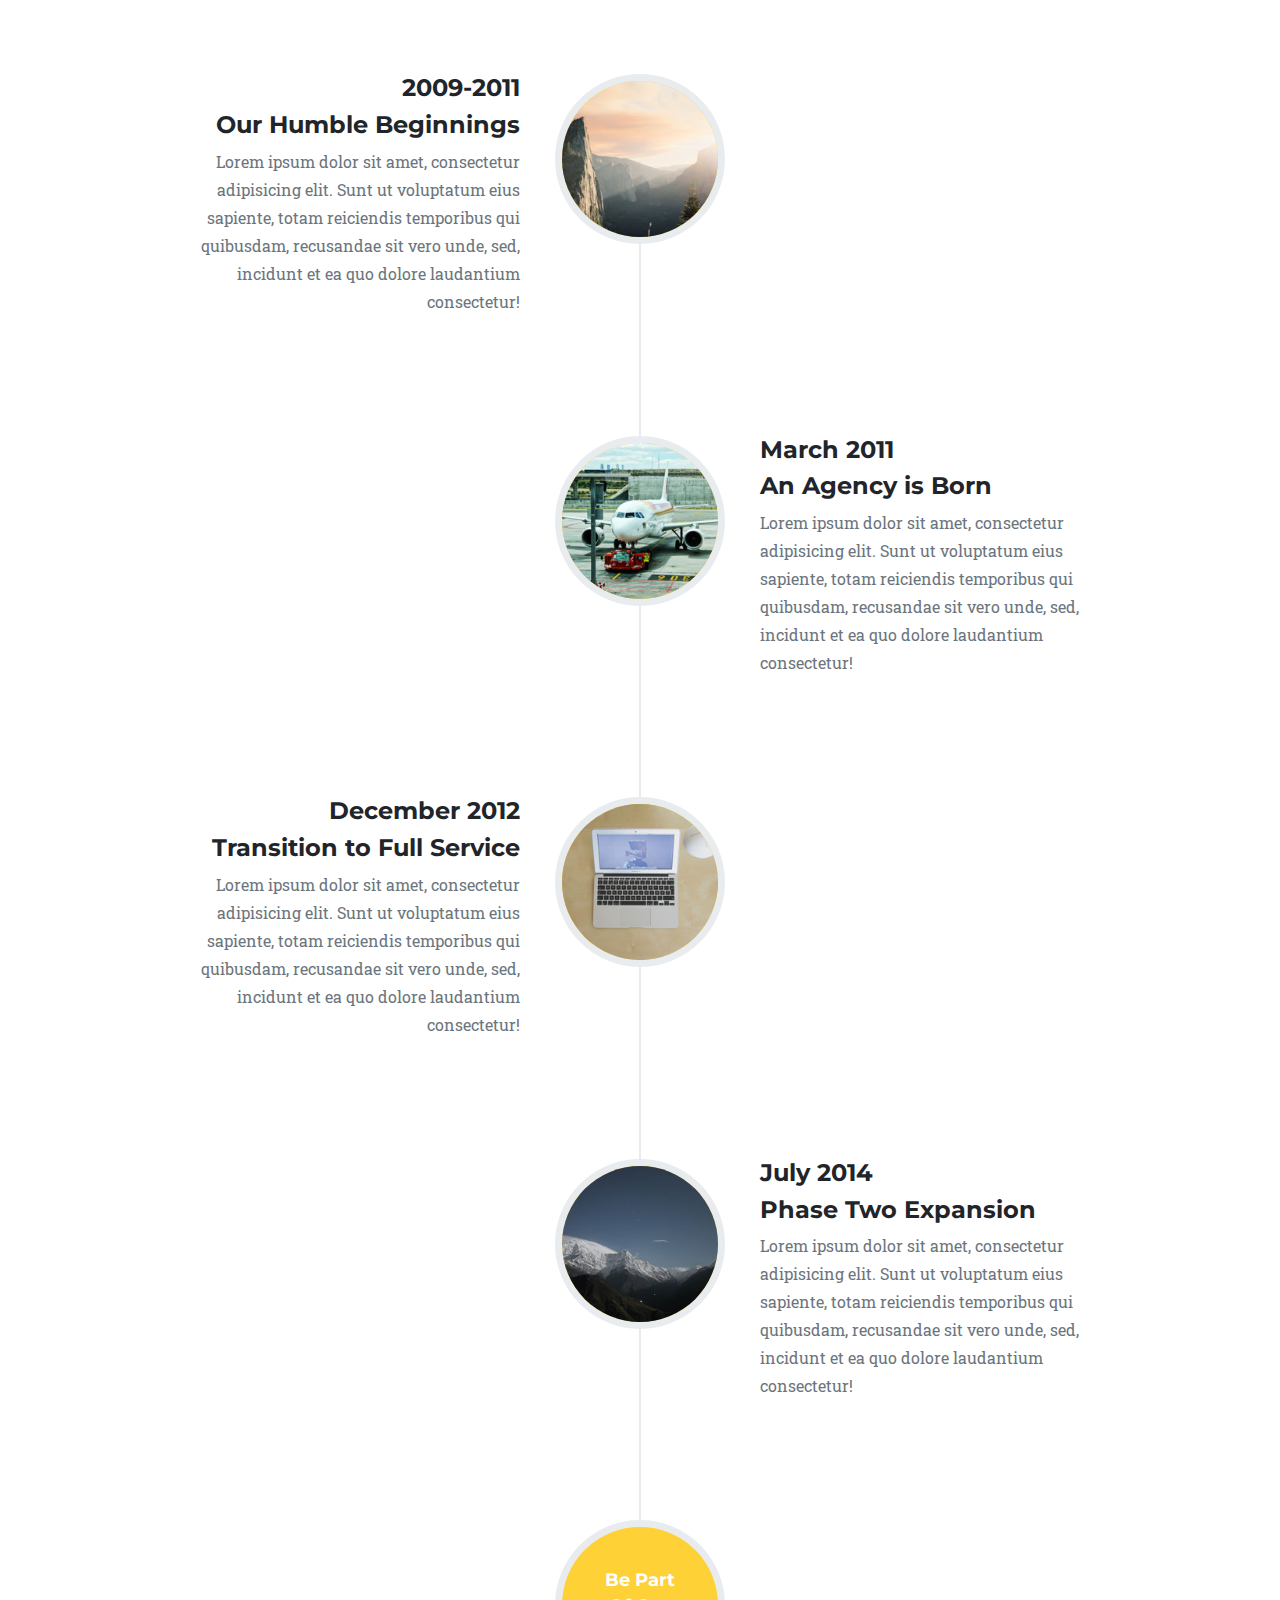
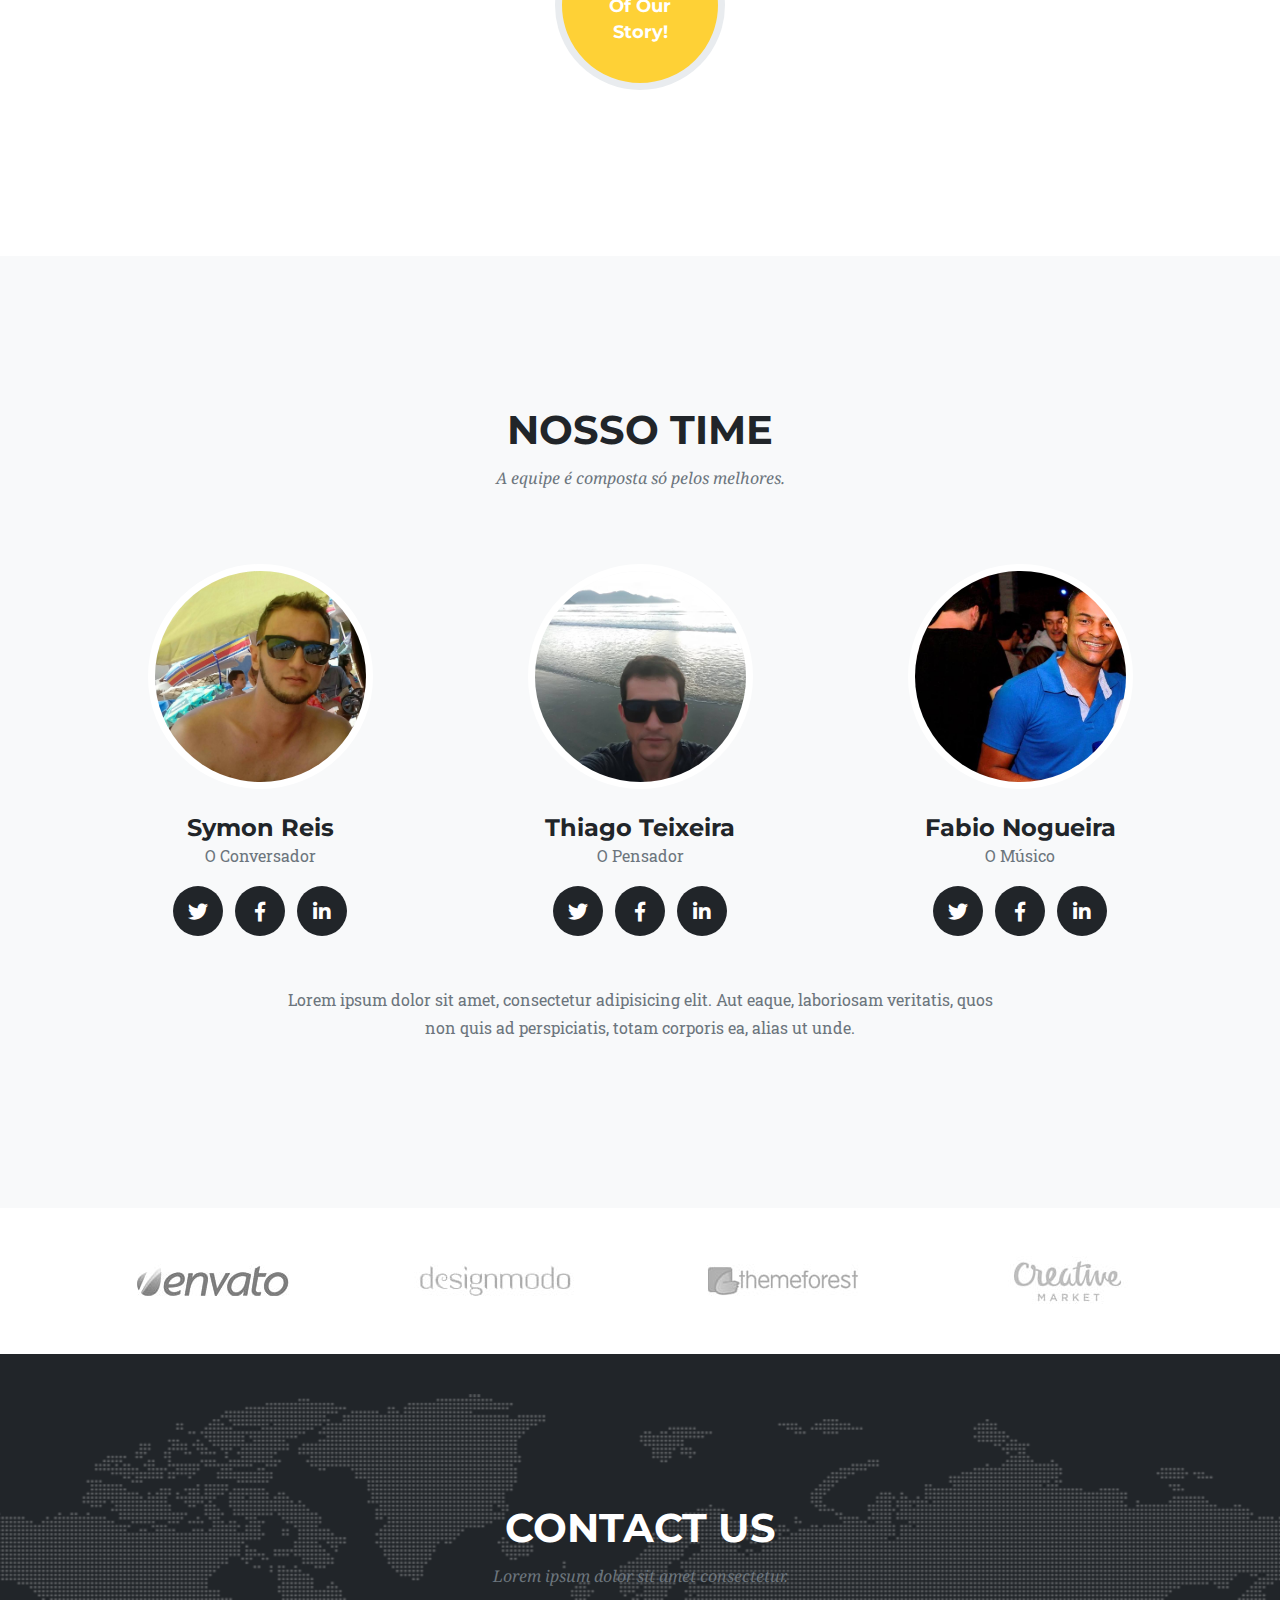
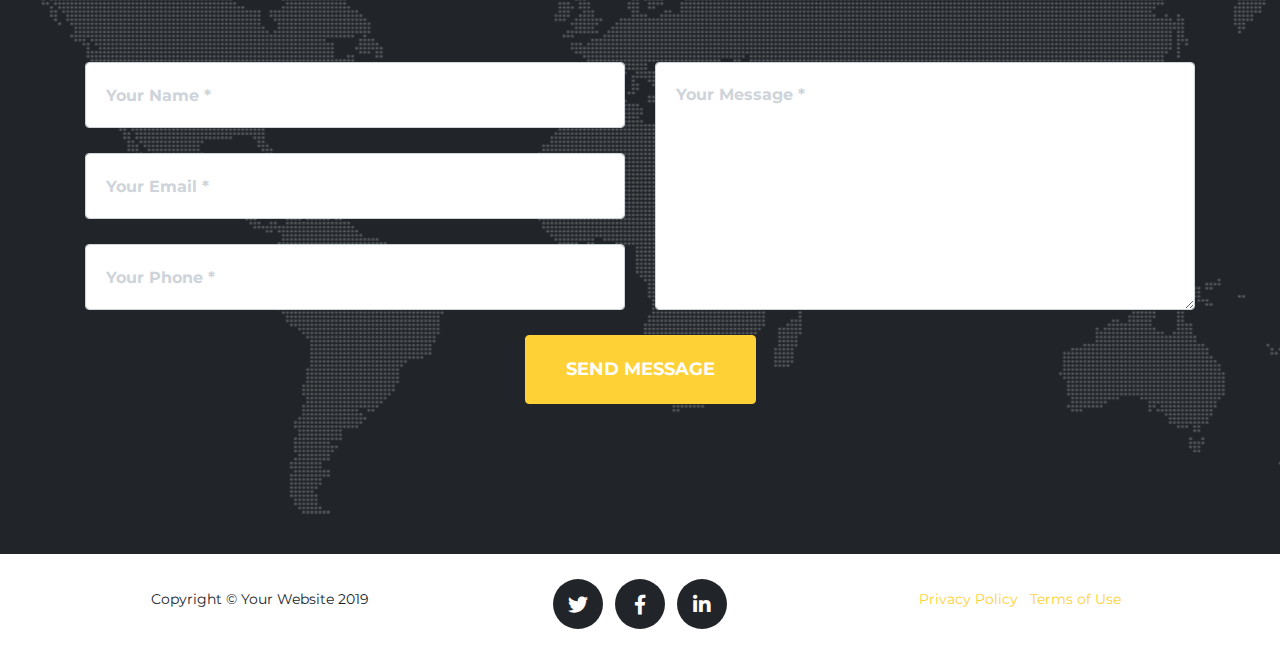
==== commit 1fc20c0d: "add border-Radius" ====
--- a/index.html
+++ b/index.html
@@ -78,18 +78,18 @@
       <div class="row text-center">
         <div class="col-md-4">
           
-            <img src="img/portfolio/Gorillaz.png" alt="">
+            <img class="imageTeam" src="img/portfolio/Gorillaz.png" alt="">
           
           <h4 class="service-heading">Bebidas</h4>
           <p class="text-muted">Com o seu cardapio diferenciado de cervejas, La Prata é melhor lugar para os apreciadores daquela gelada.</p>
         </div>
         <div class="col-md-4">
-            <img src="img/portfolio/porcao.jpg" alt="">
+            <img class="imageTeam" src="img/portfolio/porcao.jpg" alt="">
           <h4 class="service-heading">Alimentação</h4>
           <p class="text-muted">As melhores Porçoes e Salgados é aqui que você encontra, não fique de fora do nosso novo cardápio.</p>
         </div>
         <div class="col-md-4">
-          <img src="img/portfolio/sinuca.jpg" alt="">
+          <img class="imageTeam" src="img/portfolio/sinuca.jpg" alt="">
           <h4 class="service-heading">Diversão</h4>
           <p class="text-muted">Temos aquela mesa de sinuca top das galáxias e também televisores para assistir aquela partidinha de futebol marota.</p>
         </div>
--- a/css/agency.min.css
+++ b/css/agency.min.css
@@ -2,4 +2,6 @@
  * Start Bootstrap - Agency v5.0.7 (https://startbootstrap.com/template-overviews/agency)
  * Copyright 2013-2019 Start Bootstrap
  * Licensed under MIT (https://github.com/BlackrockDigital/startbootstrap-agency/blob/master/LICENSE)
- */body{overflow-x:hidden;font-family:'Roboto Slab',-apple-system,BlinkMacSystemFont,'Segoe UI',Roboto,'Helvetica Neue',Arial,sans-serif,'Apple Color Emoji','Segoe UI Emoji','Segoe UI Symbol','Noto Color Emoji'}p{line-height:1.75}a{color:#fed136}a:hover{color:#fec503}.text-primary{color:#fed136!important}h1,h2,h3,h4,h5,h6{font-weight:700;font-family:Montserrat,-apple-system,BlinkMacSystemFont,'Segoe UI',Roboto,'Helvetica Neue',Arial,sans-serif,'Apple Color Emoji','Segoe UI Emoji','Segoe UI Symbol','Noto Color Emoji'}section{padding:100px 0}section h2.section-heading{font-size:40px;margin-top:0;margin-bottom:15px}section h3.section-subheading{font-size:16px;font-weight:400;font-style:italic;margin-bottom:75px;text-transform:none;font-family:'Droid Serif',-apple-system,BlinkMacSystemFont,'Segoe UI',Roboto,'Helvetica Neue',Arial,sans-serif,'Apple Color Emoji','Segoe UI Emoji','Segoe UI Symbol','Noto Color Emoji'}@media (min-width:768px){section{padding:150px 0}}.btn{font-family:Montserrat,-apple-system,BlinkMacSystemFont,'Segoe UI',Roboto,'Helvetica Neue',Arial,sans-serif,'Apple Color Emoji','Segoe UI Emoji','Segoe UI Symbol','Noto Color Emoji';font-weight:700}.btn-xl{font-size:18px;padding:20px 40px}.btn-primary{background-color:#fed136;border-color:#fed136}.btn-primary:active,.btn-primary:focus,.btn-primary:hover{background-color:#fec810!important;border-color:#fec810!important;color:#fff}.btn-primary:active,.btn-primary:focus{-webkit-box-shadow:0 0 0 .2rem rgba(254,209,55,.5)!important;box-shadow:0 0 0 .2rem rgba(254,209,55,.5)!important}::selection{background:#fed136;text-shadow:none}img::selection{background:0 0}img::-moz-selection{background:0 0}#mainNav{background-color:#212529}#mainNav .navbar-toggler{font-size:12px;right:0;padding:13px;text-transform:uppercase;color:#fff;border:0;background-color:#fed136;font-family:Montserrat,-apple-system,BlinkMacSystemFont,'Segoe UI',Roboto,'Helvetica Neue',Arial,sans-serif,'Apple Color Emoji','Segoe UI Emoji','Segoe UI Symbol','Noto Color Emoji'}#mainNav .navbar-brand{color:#fed136;font-family:'Kaushan Script',-apple-system,BlinkMacSystemFont,'Segoe UI',Roboto,'Helvetica Neue',Arial,sans-serif,'Apple Color Emoji','Segoe UI Emoji','Segoe UI Symbol','Noto Color Emoji'}#mainNav .navbar-brand.active,#mainNav .navbar-brand:active,#mainNav .navbar-brand:focus,#mainNav .navbar-brand:hover{color:#fec503}#mainNav .navbar-nav .nav-item .nav-link{font-size:90%;font-weight:400;padding:.75em 0;letter-spacing:1px;color:#fff;font-family:Montserrat,-apple-system,BlinkMacSystemFont,'Segoe UI',Roboto,'Helvetica Neue',Arial,sans-serif,'Apple Color Emoji','Segoe UI Emoji','Segoe UI Symbol','Noto Color Emoji'}#mainNav .navbar-nav .nav-item .nav-link.active,#mainNav .navbar-nav .nav-item .nav-link:hover{color:#fed136}@media (min-width:992px){#mainNav{padding-top:25px;padding-bottom:25px;-webkit-transition:padding-top .3s,padding-bottom .3s;transition:padding-top .3s,padding-bottom .3s;border:none;background-color:transparent}#mainNav .navbar-brand{font-size:1.75em;-webkit-transition:all .3s;transition:all .3s}#mainNav .navbar-nav .nav-item .nav-link{padding:1.1em 1em!important}#mainNav.navbar-shrink{padding-top:0;padding-bottom:0;background-color:#212529}#mainNav.navbar-shrink .navbar-brand{font-size:1.25em;padding:12px 0}}header.masthead{text-align:center;color:#fff;background-image:url(../img/laprata.jpeg);background-repeat:no-repeat;background-attachment:scroll;background-position:center center;background-size:cover; height: 870px;}header.masthead .intro-text{padding-top:150px;padding-bottom:100px}header.masthead .intro-text .intro-lead-in{font-size:22px;font-style:italic;line-height:22px;margin-bottom:25px;font-family:'Droid Serif',-apple-system,BlinkMacSystemFont,'Segoe UI',Roboto,'Helvetica Neue',Arial,sans-serif,'Apple Color Emoji','Segoe UI Emoji','Segoe UI Symbol','Noto Color Emoji'}header.masthead .intro-text .intro-heading{font-size:50px;font-weight:700;line-height:50px;margin-bottom:25px;font-family:Montserrat,-apple-system,BlinkMacSystemFont,'Segoe UI',Roboto,'Helvetica Neue',Arial,sans-serif,'Apple Color Emoji','Segoe UI Emoji','Segoe UI Symbol','Noto Color Emoji'}@media (min-width:768px){header.masthead .intro-text{padding-top:300px;padding-bottom:200px}header.masthead .intro-text .intro-lead-in{font-size:40px;font-style:italic;line-height:40px;margin-bottom:25px;font-family:'Droid Serif',-apple-system,BlinkMacSystemFont,'Segoe UI',Roboto,'Helvetica Neue',Arial,sans-serif,'Apple Color Emoji','Segoe UI Emoji','Segoe UI Symbol','Noto Color Emoji'}header.masthead .intro-text .intro-heading{font-size:75px;font-weight:700;line-height:75px;margin-bottom:50px;font-family:Montserrat,-apple-system,BlinkMacSystemFont,'Segoe UI',Roboto,'Helvetica Neue',Arial,sans-serif,'Apple Color Emoji','Segoe UI Emoji','Segoe UI Symbol','Noto Color Emoji'}}.service-heading{margin:15px 0;text-transform:none}#portfolio .portfolio-item{right:0;margin:0 0 15px}#portfolio .portfolio-item .portfolio-link{position:relative;display:block;max-width:400px;margin:0 auto;cursor:pointer}#portfolio .portfolio-item .portfolio-link .portfolio-hover{position:absolute;width:100%;height:100%;-webkit-transition:all ease .5s;transition:all ease .5s;opacity:0;background:rgba(254,209,54,.9)}#portfolio .portfolio-item .portfolio-link .portfolio-hover:hover{opacity:1}#portfolio .portfolio-item .portfolio-link .portfolio-hover .portfolio-hover-content{font-size:20px;position:absolute;top:50%;width:100%;height:20px;margin-top:-12px;text-align:center;color:#fff}#portfolio .portfolio-item .portfolio-link .portfolio-hover .portfolio-hover-content i{margin-top:-12px}#portfolio .portfolio-item .portfolio-link .portfolio-hover .portfolio-hover-content h3,#portfolio .portfolio-item .portfolio-link .portfolio-hover .portfolio-hover-content h4{margin:0}#portfolio .portfolio-item .portfolio-caption{max-width:400px;margin:0 auto;padding:25px;text-align:center;background-color:#fff}#portfolio .portfolio-item .portfolio-caption h4{margin:0;text-transform:none}#portfolio .portfolio-item .portfolio-caption p{font-size:16px;font-style:italic;margin:0;font-family:'Droid Serif',-apple-system,BlinkMacSystemFont,'Segoe UI',Roboto,'Helvetica Neue',Arial,sans-serif,'Apple Color Emoji','Segoe UI Emoji','Segoe UI Symbol','Noto Color Emoji'}#portfolio *{z-index:2}@media (min-width:767px){#portfolio .portfolio-item{margin:0 0 30px}}.portfolio-modal{padding-right:0!important}.portfolio-modal .modal-dialog{margin:1rem;max-width:100vw}.portfolio-modal .modal-content{padding:100px 0;text-align:center}.portfolio-modal .modal-content h2{font-size:3em;margin-bottom:15px}.portfolio-modal .modal-content p{margin-bottom:30px}.portfolio-modal .modal-content p.item-intro{font-size:16px;font-style:italic;margin:20px 0 30px;font-family:'Droid Serif',-apple-system,BlinkMacSystemFont,'Segoe UI',Roboto,'Helvetica Neue',Arial,sans-serif,'Apple Color Emoji','Segoe UI Emoji','Segoe UI Symbol','Noto Color Emoji'}.portfolio-modal .modal-content ul.list-inline{margin-top:0;margin-bottom:30px}.portfolio-modal .modal-content img{margin-bottom:30px}.portfolio-modal .modal-content button{cursor:pointer}.portfolio-modal .close-modal{position:absolute;top:25px;right:25px;width:75px;height:75px;cursor:pointer;background-color:transparent}.portfolio-modal .close-modal:hover{opacity:.3}.portfolio-modal .close-modal .lr{z-index:1051;width:1px;height:75px;margin-left:35px;-webkit-transform:rotate(45deg);transform:rotate(45deg);background-color:#212529}.portfolio-modal .close-modal .lr .rl{z-index:1052;width:1px;height:75px;-webkit-transform:rotate(90deg);transform:rotate(90deg);background-color:#212529}.timeline{position:relative;padding:0;list-style:none}.timeline:before{position:absolute;top:0;bottom:0;left:40px;width:2px;margin-left:-1.5px;content:'';background-color:#e9ecef}.timeline>li{position:relative;min-height:50px;margin-bottom:50px}.timeline>li:after,.timeline>li:before{display:table;content:' '}.timeline>li:after{clear:both}.timeline>li .timeline-panel{position:relative;float:right;width:100%;padding:0 20px 0 100px;text-align:left}.timeline>li .timeline-panel:before{right:auto;left:-15px;border-right-width:15px;border-left-width:0}.timeline>li .timeline-panel:after{right:auto;left:-14px;border-right-width:14px;border-left-width:0}.timeline>li .timeline-image{position:absolute;z-index:100;left:0;width:80px;height:80px;margin-left:0;text-align:center;color:#fff;border:7px solid #e9ecef;border-radius:100%;background-color:#fed136}.timeline>li .timeline-image h4{font-size:10px;line-height:14px;margin-top:12px}.timeline>li.timeline-inverted>.timeline-panel{float:right;padding:0 20px 0 100px;text-align:left}.timeline>li.timeline-inverted>.timeline-panel:before{right:auto;left:-15px;border-right-width:15px;border-left-width:0}.timeline>li.timeline-inverted>.timeline-panel:after{right:auto;left:-14px;border-right-width:14px;border-left-width:0}.timeline>li:last-child{margin-bottom:0}.timeline .timeline-heading h4{margin-top:0;color:inherit}.timeline .timeline-heading h4.subheading{text-transform:none}.timeline .timeline-body>p,.timeline .timeline-body>ul{margin-bottom:0}@media (min-width:768px){.timeline:before{left:50%}.timeline>li{min-height:100px;margin-bottom:100px}.timeline>li .timeline-panel{float:left;width:41%;padding:0 20px 20px 30px;text-align:right}.timeline>li .timeline-image{left:50%;width:100px;height:100px;margin-left:-50px}.timeline>li .timeline-image h4{font-size:13px;line-height:18px;margin-top:16px}.timeline>li.timeline-inverted>.timeline-panel{float:right;padding:0 30px 20px 20px;text-align:left}}@media (min-width:992px){.timeline>li{min-height:150px}.timeline>li .timeline-panel{padding:0 20px 20px}.timeline>li .timeline-image{width:150px;height:150px;margin-left:-75px}.timeline>li .timeline-image h4{font-size:18px;line-height:26px;margin-top:30px}.timeline>li.timeline-inverted>.timeline-panel{padding:0 20px 20px}}@media (min-width:1200px){.timeline>li{min-height:170px}.timeline>li .timeline-panel{padding:0 20px 20px 100px}.timeline>li .timeline-image{width:170px;height:170px;margin-left:-85px}.timeline>li .timeline-image h4{margin-top:40px}.timeline>li.timeline-inverted>.timeline-panel{padding:0 100px 20px 20px}}.team-member{margin-bottom:50px;text-align:center}.team-member img{width:225px;height:225px;border:7px solid #fff}.team-member h4{margin-top:25px;margin-bottom:0;text-transform:none}.team-member p{margin-top:0}section#contact{background-color:#212529;background-image:url(../img/map-image.png);background-repeat:no-repeat;background-position:center}section#contact .section-heading{color:#fff}section#contact .form-group{margin-bottom:25px}section#contact .form-group input,section#contact .form-group textarea{padding:20px}section#contact .form-group input.form-control{height:auto}section#contact .form-group textarea.form-control{height:248px}section#contact .form-control:focus{border-color:#fed136;-webkit-box-shadow:none;box-shadow:none}section#contact ::-webkit-input-placeholder{font-weight:700;color:#ced4da;font-family:Montserrat,-apple-system,BlinkMacSystemFont,'Segoe UI',Roboto,'Helvetica Neue',Arial,sans-serif,'Apple Color Emoji','Segoe UI Emoji','Segoe UI Symbol','Noto Color Emoji'}section#contact :-moz-placeholder{font-weight:700;color:#ced4da;font-family:Montserrat,-apple-system,BlinkMacSystemFont,'Segoe UI',Roboto,'Helvetica Neue',Arial,sans-serif,'Apple Color Emoji','Segoe UI Emoji','Segoe UI Symbol','Noto Color Emoji'}section#contact ::-moz-placeholder{font-weight:700;color:#ced4da;font-family:Montserrat,-apple-system,BlinkMacSystemFont,'Segoe UI',Roboto,'Helvetica Neue',Arial,sans-serif,'Apple Color Emoji','Segoe UI Emoji','Segoe UI Symbol','Noto Color Emoji'}section#contact :-ms-input-placeholder{font-weight:700;color:#ced4da;font-family:Montserrat,-apple-system,BlinkMacSystemFont,'Segoe UI',Roboto,'Helvetica Neue',Arial,sans-serif,'Apple Color Emoji','Segoe UI Emoji','Segoe UI Symbol','Noto Color Emoji'}footer{padding:25px 0;text-align:center}footer span.copyright{font-size:90%;line-height:40px;text-transform:none;font-family:Montserrat,-apple-system,BlinkMacSystemFont,'Segoe UI',Roboto,'Helvetica Neue',Arial,sans-serif,'Apple Color Emoji','Segoe UI Emoji','Segoe UI Symbol','Noto Color Emoji'}footer ul.quicklinks{font-size:90%;line-height:40px;margin-bottom:0;text-transform:none;font-family:Montserrat,-apple-system,BlinkMacSystemFont,'Segoe UI',Roboto,'Helvetica Neue',Arial,sans-serif,'Apple Color Emoji','Segoe UI Emoji','Segoe UI Symbol','Noto Color Emoji'}ul.social-buttons{margin-bottom:0}ul.social-buttons li a{font-size:20px;line-height:50px;display:block;width:50px;height:50px;-webkit-transition:all .3s;transition:all .3s;color:#fff;border-radius:100%;outline:0;background-color:#212529}ul.social-buttons li a:active,ul.social-buttons li a:focus,ul.social-buttons li a:hover{background-color:#fed136}+ */body{overflow-x:hidden;font-family:'Roboto Slab',-apple-system,BlinkMacSystemFont,'Segoe UI',Roboto,'Helvetica Neue',Arial,sans-serif,'Apple Color Emoji','Segoe UI Emoji','Segoe UI Symbol','Noto Color Emoji'}p{line-height:1.75}a{color:#fed136}a:hover{color:#fec503}.text-primary{color:#fed136!important}h1,h2,h3,h4,h5,h6{font-weight:700;font-family:Montserrat,-apple-system,BlinkMacSystemFont,'Segoe UI',Roboto,'Helvetica Neue',Arial,sans-serif,'Apple Color Emoji','Segoe UI Emoji','Segoe UI Symbol','Noto Color Emoji'}section{padding:100px 0}section h2.section-heading{font-size:40px;margin-top:0;margin-bottom:15px}section h3.section-subheading{font-size:16px;font-weight:400;font-style:italic;margin-bottom:75px;text-transform:none;font-family:'Droid Serif',-apple-system,BlinkMacSystemFont,'Segoe UI',Roboto,'Helvetica Neue',Arial,sans-serif,'Apple Color Emoji','Segoe UI Emoji','Segoe UI Symbol','Noto Color Emoji'}@media (min-width:768px){section{padding:150px 0}}.btn{font-family:Montserrat,-apple-system,BlinkMacSystemFont,'Segoe UI',Roboto,'Helvetica Neue',Arial,sans-serif,'Apple Color Emoji','Segoe UI Emoji','Segoe UI Symbol','Noto Color Emoji';font-weight:700}.btn-xl{font-size:18px;padding:20px 40px}.btn-primary{background-color:#fed136;border-color:#fed136}.btn-primary:active,.btn-primary:focus,.btn-primary:hover{background-color:#fec810!important;border-color:#fec810!important;color:#fff}.btn-primary:active,.btn-primary:focus{-webkit-box-shadow:0 0 0 .2rem rgba(254,209,55,.5)!important;box-shadow:0 0 0 .2rem rgba(254,209,55,.5)!important}::selection{background:#fed136;text-shadow:none}img::selection{background:0 0}img::-moz-selection{background:0 0}#mainNav{background-color:#212529}#mainNav .navbar-toggler{font-size:12px;right:0;padding:13px;text-transform:uppercase;color:#fff;border:0;background-color:#fed136;font-family:Montserrat,-apple-system,BlinkMacSystemFont,'Segoe UI',Roboto,'Helvetica Neue',Arial,sans-serif,'Apple Color Emoji','Segoe UI Emoji','Segoe UI Symbol','Noto Color Emoji'}#mainNav .navbar-brand{color:#fed136;font-family:'Kaushan Script',-apple-system,BlinkMacSystemFont,'Segoe UI',Roboto,'Helvetica Neue',Arial,sans-serif,'Apple Color Emoji','Segoe UI Emoji','Segoe UI Symbol','Noto Color Emoji'}#mainNav .navbar-brand.active,#mainNav .navbar-brand:active,#mainNav .navbar-brand:focus,#mainNav .navbar-brand:hover{color:#fec503}#mainNav .navbar-nav .nav-item .nav-link{font-size:90%;font-weight:400;padding:.75em 0;letter-spacing:1px;color:#fff;font-family:Montserrat,-apple-system,BlinkMacSystemFont,'Segoe UI',Roboto,'Helvetica Neue',Arial,sans-serif,'Apple Color Emoji','Segoe UI Emoji','Segoe UI Symbol','Noto Color Emoji'}#mainNav .navbar-nav .nav-item .nav-link.active,#mainNav .navbar-nav .nav-item .nav-link:hover{color:#fed136}@media (min-width:992px){#mainNav{padding-top:25px;padding-bottom:25px;-webkit-transition:padding-top .3s,padding-bottom .3s;transition:padding-top .3s,padding-bottom .3s;border:none;background-color:transparent}#mainNav .navbar-brand{font-size:1.75em;-webkit-transition:all .3s;transition:all .3s}#mainNav .navbar-nav .nav-item .nav-link{padding:1.1em 1em!important}#mainNav.navbar-shrink{padding-top:0;padding-bottom:0;background-color:#212529}#mainNav.navbar-shrink .navbar-brand{font-size:1.25em;padding:12px 0}}header.masthead{text-align:center;color:#fff;background-image:url(../img/laprata.jpeg);background-repeat:no-repeat;background-attachment:scroll;background-position:center center;background-size:cover; height: 870px;}header.masthead .intro-text{padding-top:150px;padding-bottom:100px} .imageTeam{
+  border-radius: 100%;
+} header.masthead .intro-text .intro-lead-in{font-size:22px;font-style:italic;line-height:22px;margin-bottom:25px;font-family:'Droid Serif',-apple-system,BlinkMacSystemFont,'Segoe UI',Roboto,'Helvetica Neue',Arial,sans-serif,'Apple Color Emoji','Segoe UI Emoji','Segoe UI Symbol','Noto Color Emoji'}header.masthead .intro-text .intro-heading{font-size:50px;font-weight:700;line-height:50px;margin-bottom:25px;font-family:Montserrat,-apple-system,BlinkMacSystemFont,'Segoe UI',Roboto,'Helvetica Neue',Arial,sans-serif,'Apple Color Emoji','Segoe UI Emoji','Segoe UI Symbol','Noto Color Emoji'}@media (min-width:768px){header.masthead .intro-text{padding-top:300px;padding-bottom:200px}header.masthead .intro-text .intro-lead-in{font-size:40px;font-style:italic;line-height:40px;margin-bottom:25px;font-family:'Droid Serif',-apple-system,BlinkMacSystemFont,'Segoe UI',Roboto,'Helvetica Neue',Arial,sans-serif,'Apple Color Emoji','Segoe UI Emoji','Segoe UI Symbol','Noto Color Emoji'}header.masthead .intro-text .intro-heading{font-size:75px;font-weight:700;line-height:75px;margin-bottom:50px;font-family:Montserrat,-apple-system,BlinkMacSystemFont,'Segoe UI',Roboto,'Helvetica Neue',Arial,sans-serif,'Apple Color Emoji','Segoe UI Emoji','Segoe UI Symbol','Noto Color Emoji'}}.service-heading{margin:15px 0;text-transform:none}#portfolio .portfolio-item{right:0;margin:0 0 15px}#portfolio .portfolio-item .portfolio-link{position:relative;display:block;max-width:400px;margin:0 auto;cursor:pointer}#portfolio .portfolio-item .portfolio-link .portfolio-hover{position:absolute;width:100%;height:100%;-webkit-transition:all ease .5s;transition:all ease .5s;opacity:0;background:rgba(254,209,54,.9)}#portfolio .portfolio-item .portfolio-link .portfolio-hover:hover{opacity:1}#portfolio .portfolio-item .portfolio-link .portfolio-hover .portfolio-hover-content{font-size:20px;position:absolute;top:50%;width:100%;height:20px;margin-top:-12px;text-align:center;color:#fff}#portfolio .portfolio-item .portfolio-link .portfolio-hover .portfolio-hover-content i{margin-top:-12px}#portfolio .portfolio-item .portfolio-link .portfolio-hover .portfolio-hover-content h3,#portfolio .portfolio-item .portfolio-link .portfolio-hover .portfolio-hover-content h4{margin:0}#portfolio .portfolio-item .portfolio-caption{max-width:400px;margin:0 auto;padding:25px;text-align:center;background-color:#fff}#portfolio .portfolio-item .portfolio-caption h4{margin:0;text-transform:none}#portfolio .portfolio-item .portfolio-caption p{font-size:16px;font-style:italic;margin:0;font-family:'Droid Serif',-apple-system,BlinkMacSystemFont,'Segoe UI',Roboto,'Helvetica Neue',Arial,sans-serif,'Apple Color Emoji','Segoe UI Emoji','Segoe UI Symbol','Noto Color Emoji'}#portfolio *{z-index:2}@media (min-width:767px){#portfolio .portfolio-item{margin:0 0 30px}}.portfolio-modal{padding-right:0!important}.portfolio-modal .modal-dialog{margin:1rem;max-width:100vw}.portfolio-modal .modal-content{padding:100px 0;text-align:center}.portfolio-modal .modal-content h2{font-size:3em;margin-bottom:15px}.portfolio-modal .modal-content p{margin-bottom:30px}.portfolio-modal .modal-content p.item-intro{font-size:16px;font-style:italic;margin:20px 0 30px;font-family:'Droid Serif',-apple-system,BlinkMacSystemFont,'Segoe UI',Roboto,'Helvetica Neue',Arial,sans-serif,'Apple Color Emoji','Segoe UI Emoji','Segoe UI Symbol','Noto Color Emoji'}.portfolio-modal .modal-content ul.list-inline{margin-top:0;margin-bottom:30px}.portfolio-modal .modal-content img{margin-bottom:30px}.portfolio-modal .modal-content button{cursor:pointer}.portfolio-modal .close-modal{position:absolute;top:25px;right:25px;width:75px;height:75px;cursor:pointer;background-color:transparent}.portfolio-modal .close-modal:hover{opacity:.3}.portfolio-modal .close-modal .lr{z-index:1051;width:1px;height:75px;margin-left:35px;-webkit-transform:rotate(45deg);transform:rotate(45deg);background-color:#212529}.portfolio-modal .close-modal .lr .rl{z-index:1052;width:1px;height:75px;-webkit-transform:rotate(90deg);transform:rotate(90deg);background-color:#212529}.timeline{position:relative;padding:0;list-style:none}.timeline:before{position:absolute;top:0;bottom:0;left:40px;width:2px;margin-left:-1.5px;content:'';background-color:#e9ecef}.timeline>li{position:relative;min-height:50px;margin-bottom:50px}.timeline>li:after,.timeline>li:before{display:table;content:' '}.timeline>li:after{clear:both}.timeline>li .timeline-panel{position:relative;float:right;width:100%;padding:0 20px 0 100px;text-align:left}.timeline>li .timeline-panel:before{right:auto;left:-15px;border-right-width:15px;border-left-width:0}.timeline>li .timeline-panel:after{right:auto;left:-14px;border-right-width:14px;border-left-width:0}.timeline>li .timeline-image{position:absolute;z-index:100;left:0;width:80px;height:80px;margin-left:0;text-align:center;color:#fff;border:7px solid #e9ecef;border-radius:100%;background-color:#fed136}.timeline>li .timeline-image h4{font-size:10px;line-height:14px;margin-top:12px}.timeline>li.timeline-inverted>.timeline-panel{float:right;padding:0 20px 0 100px;text-align:left}.timeline>li.timeline-inverted>.timeline-panel:before{right:auto;left:-15px;border-right-width:15px;border-left-width:0}.timeline>li.timeline-inverted>.timeline-panel:after{right:auto;left:-14px;border-right-width:14px;border-left-width:0}.timeline>li:last-child{margin-bottom:0}.timeline .timeline-heading h4{margin-top:0;color:inherit}.timeline .timeline-heading h4.subheading{text-transform:none}.timeline .timeline-body>p,.timeline .timeline-body>ul{margin-bottom:0}@media (min-width:768px){.timeline:before{left:50%}.timeline>li{min-height:100px;margin-bottom:100px}.timeline>li .timeline-panel{float:left;width:41%;padding:0 20px 20px 30px;text-align:right}.timeline>li .timeline-image{left:50%;width:100px;height:100px;margin-left:-50px}.timeline>li .timeline-image h4{font-size:13px;line-height:18px;margin-top:16px}.timeline>li.timeline-inverted>.timeline-panel{float:right;padding:0 30px 20px 20px;text-align:left}}@media (min-width:992px){.timeline>li{min-height:150px}.timeline>li .timeline-panel{padding:0 20px 20px}.timeline>li .timeline-image{width:150px;height:150px;margin-left:-75px}.timeline>li .timeline-image h4{font-size:18px;line-height:26px;margin-top:30px}.timeline>li.timeline-inverted>.timeline-panel{padding:0 20px 20px}}@media (min-width:1200px){.timeline>li{min-height:170px}.timeline>li .timeline-panel{padding:0 20px 20px 100px}.timeline>li .timeline-image{width:170px;height:170px;margin-left:-85px}.timeline>li .timeline-image h4{margin-top:40px}.timeline>li.timeline-inverted>.timeline-panel{padding:0 100px 20px 20px}}.team-member{margin-bottom:50px;text-align:center}.team-member img{width:225px;height:225px;border:7px solid #fff}.team-member h4{margin-top:25px;margin-bottom:0;text-transform:none}.team-member p{margin-top:0}section#contact{background-color:#212529;background-image:url(../img/map-image.png);background-repeat:no-repeat;background-position:center}section#contact .section-heading{color:#fff}section#contact .form-group{margin-bottom:25px}section#contact .form-group input,section#contact .form-group textarea{padding:20px}section#contact .form-group input.form-control{height:auto}section#contact .form-group textarea.form-control{height:248px}section#contact .form-control:focus{border-color:#fed136;-webkit-box-shadow:none;box-shadow:none}section#contact ::-webkit-input-placeholder{font-weight:700;color:#ced4da;font-family:Montserrat,-apple-system,BlinkMacSystemFont,'Segoe UI',Roboto,'Helvetica Neue',Arial,sans-serif,'Apple Color Emoji','Segoe UI Emoji','Segoe UI Symbol','Noto Color Emoji'}section#contact :-moz-placeholder{font-weight:700;color:#ced4da;font-family:Montserrat,-apple-system,BlinkMacSystemFont,'Segoe UI',Roboto,'Helvetica Neue',Arial,sans-serif,'Apple Color Emoji','Segoe UI Emoji','Segoe UI Symbol','Noto Color Emoji'}section#contact ::-moz-placeholder{font-weight:700;color:#ced4da;font-family:Montserrat,-apple-system,BlinkMacSystemFont,'Segoe UI',Roboto,'Helvetica Neue',Arial,sans-serif,'Apple Color Emoji','Segoe UI Emoji','Segoe UI Symbol','Noto Color Emoji'}section#contact :-ms-input-placeholder{font-weight:700;color:#ced4da;font-family:Montserrat,-apple-system,BlinkMacSystemFont,'Segoe UI',Roboto,'Helvetica Neue',Arial,sans-serif,'Apple Color Emoji','Segoe UI Emoji','Segoe UI Symbol','Noto Color Emoji'}footer{padding:25px 0;text-align:center}footer span.copyright{font-size:90%;line-height:40px;text-transform:none;font-family:Montserrat,-apple-system,BlinkMacSystemFont,'Segoe UI',Roboto,'Helvetica Neue',Arial,sans-serif,'Apple Color Emoji','Segoe UI Emoji','Segoe UI Symbol','Noto Color Emoji'}footer ul.quicklinks{font-size:90%;line-height:40px;margin-bottom:0;text-transform:none;font-family:Montserrat,-apple-system,BlinkMacSystemFont,'Segoe UI',Roboto,'Helvetica Neue',Arial,sans-serif,'Apple Color Emoji','Segoe UI Emoji','Segoe UI Symbol','Noto Color Emoji'}ul.social-buttons{margin-bottom:0}ul.social-buttons li a{font-size:20px;line-height:50px;display:block;width:50px;height:50px;-webkit-transition:all .3s;transition:all .3s;color:#fff;border-radius:100%;outline:0;background-color:#212529}ul.social-buttons li a:active,ul.social-buttons li a:focus,ul.social-buttons li a:hover{background-color:#fed136}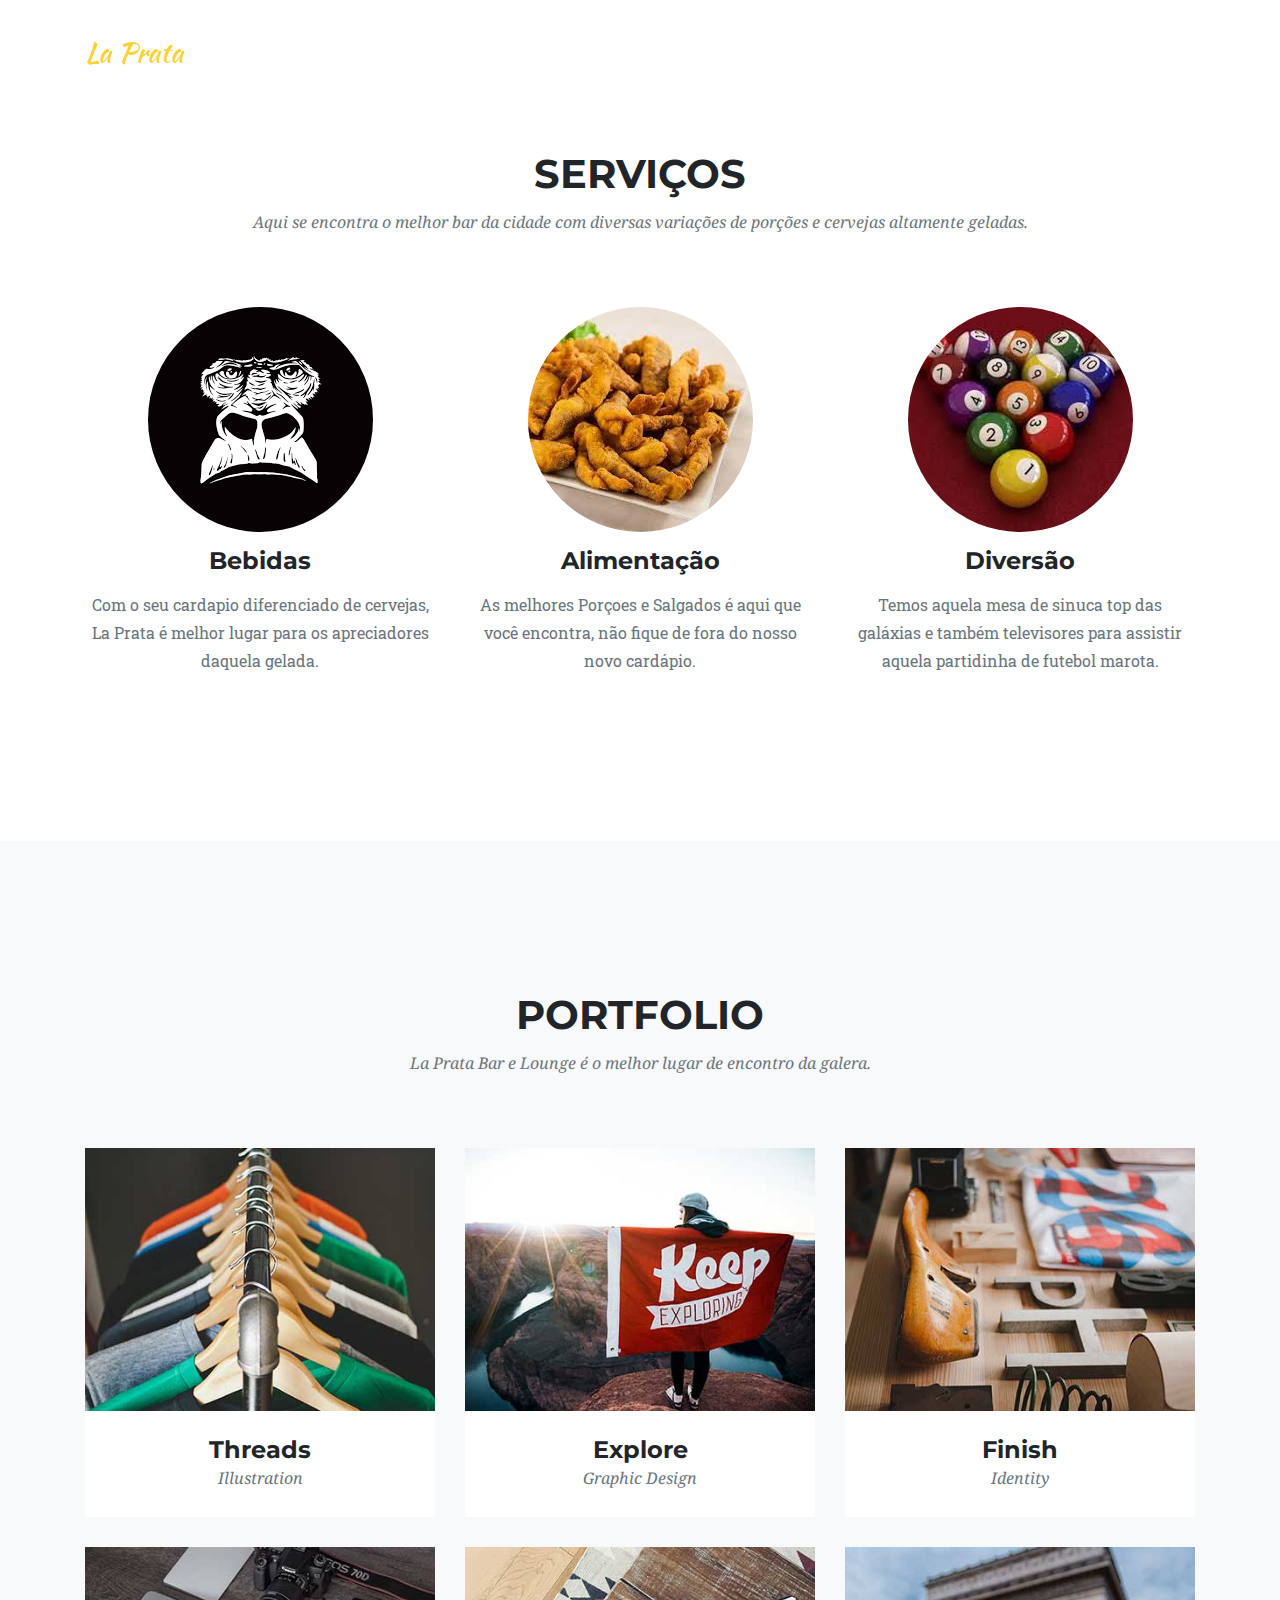
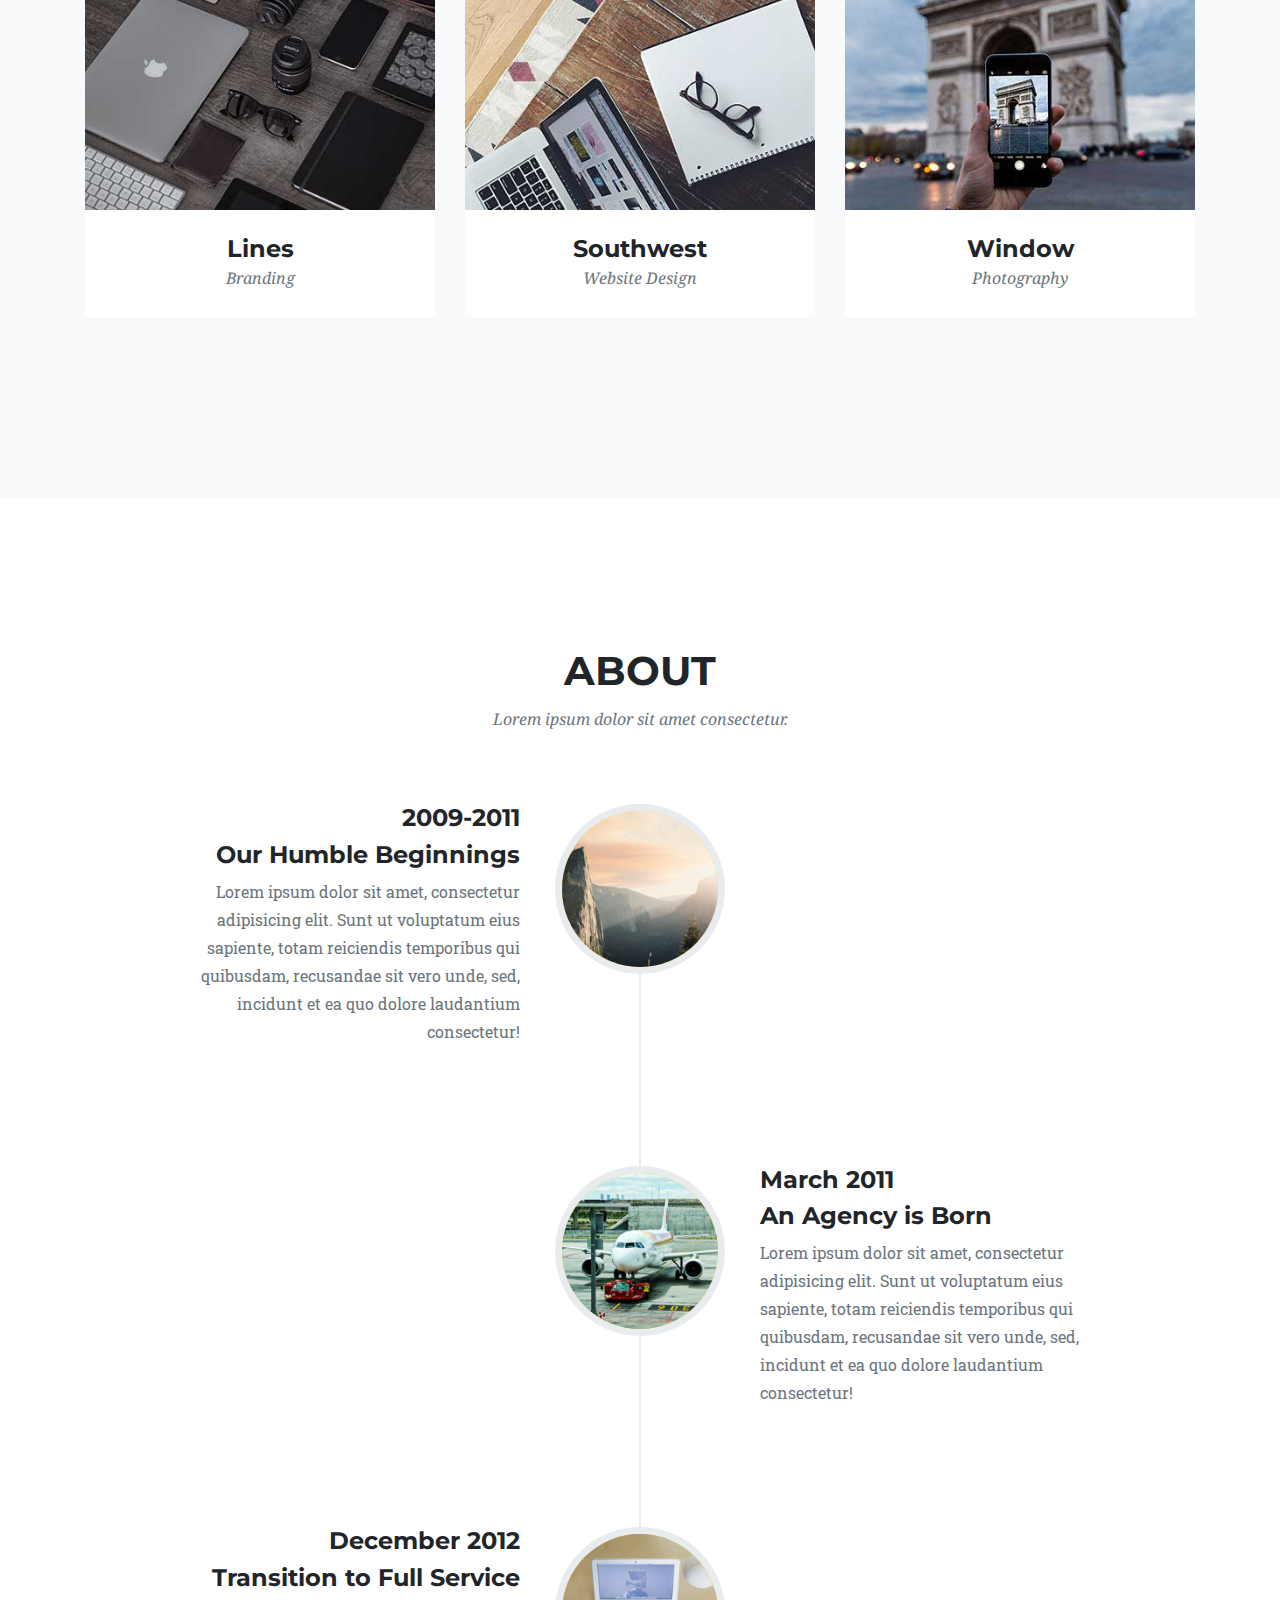
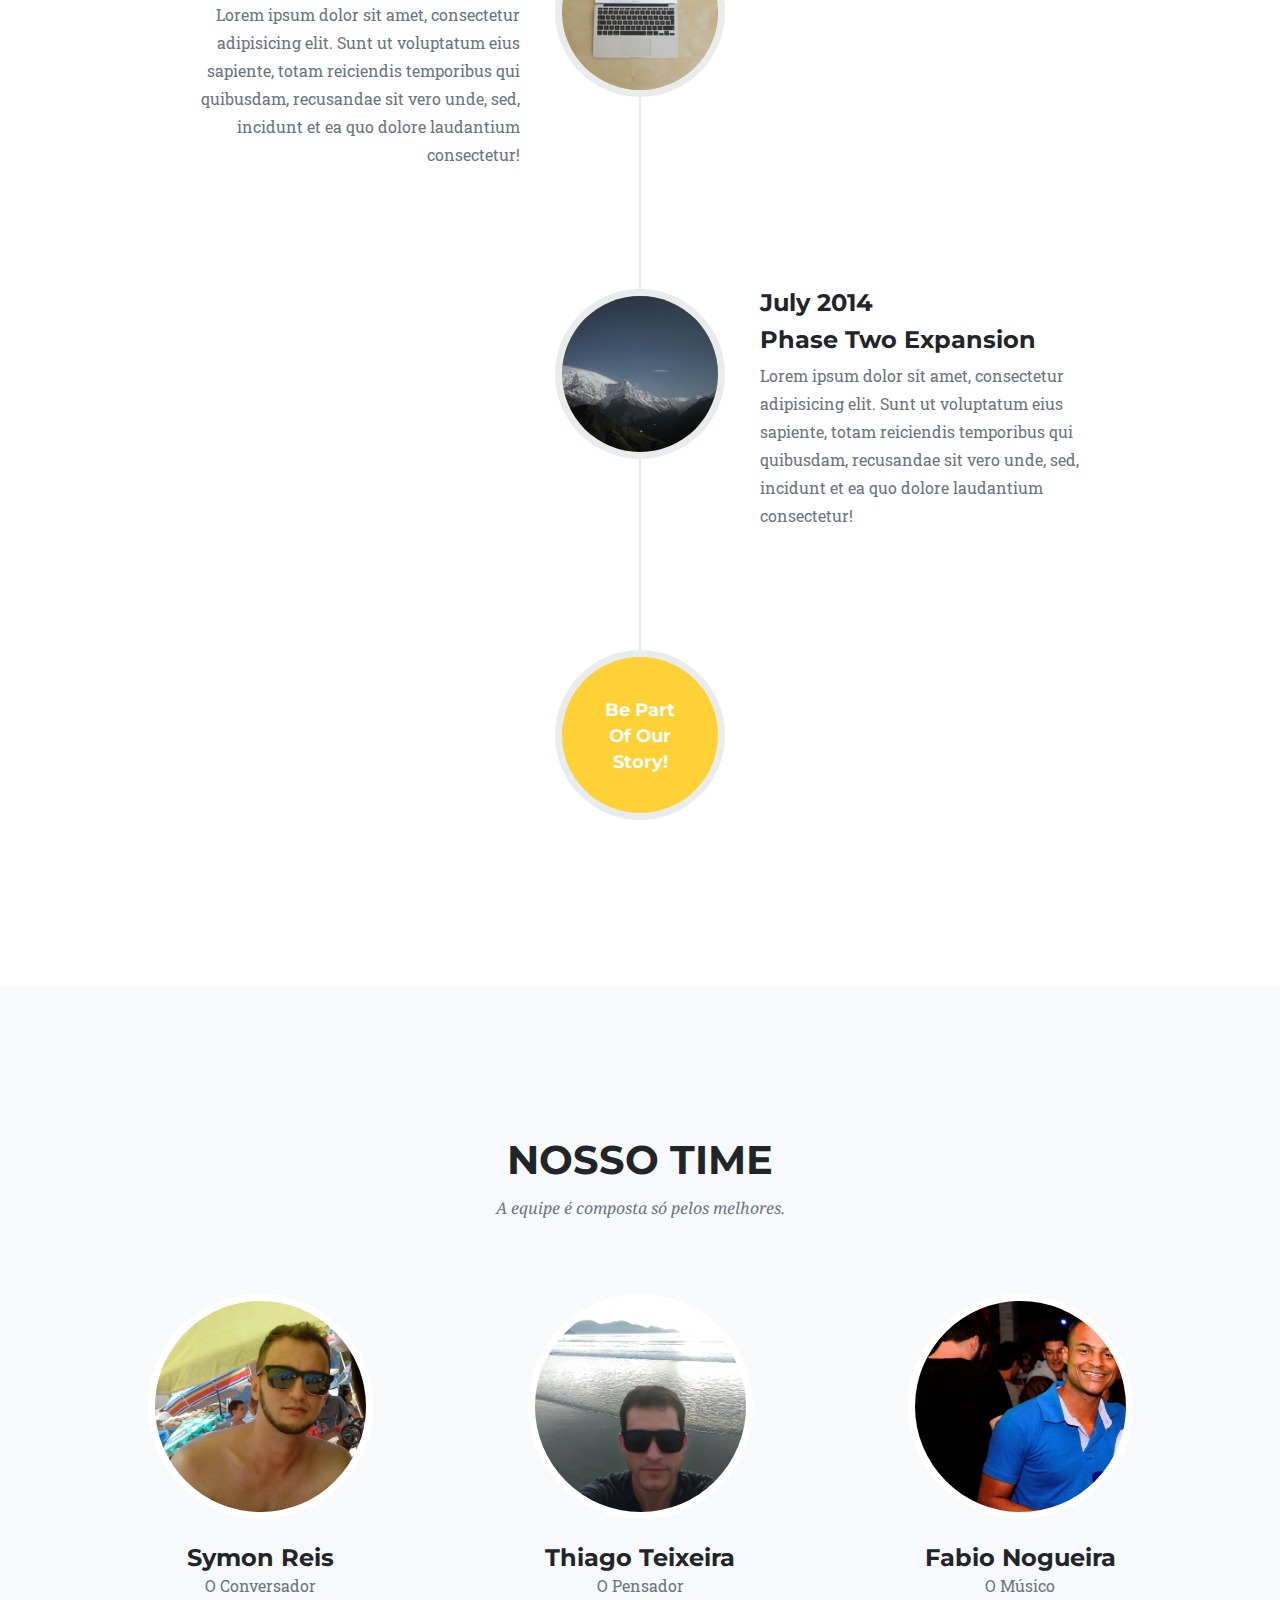
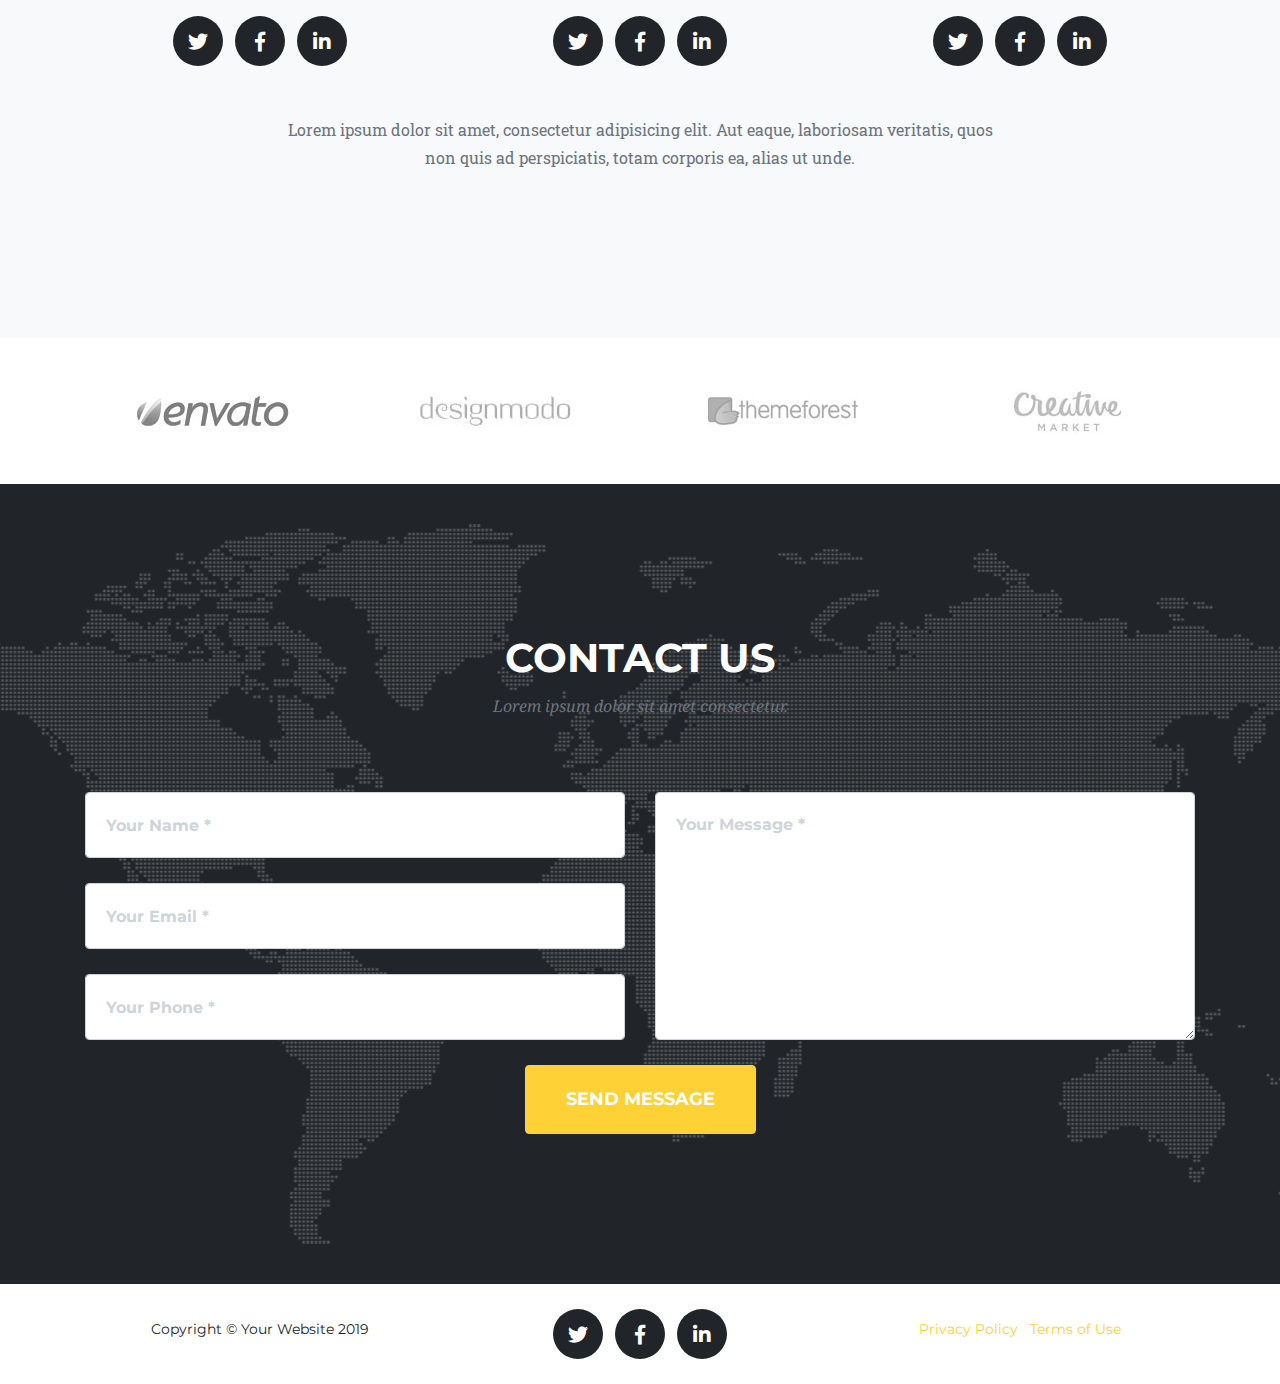
==== commit d8f49a67: "Add javascript header" ====
--- a/index.html
+++ b/index.html
@@ -58,7 +58,7 @@
   </nav>
 
   <!-- Header -->
-  <header class="masthead ">
+  <header class="masthead div1">
     <div class="container">
       <div class="intro-text">
 
